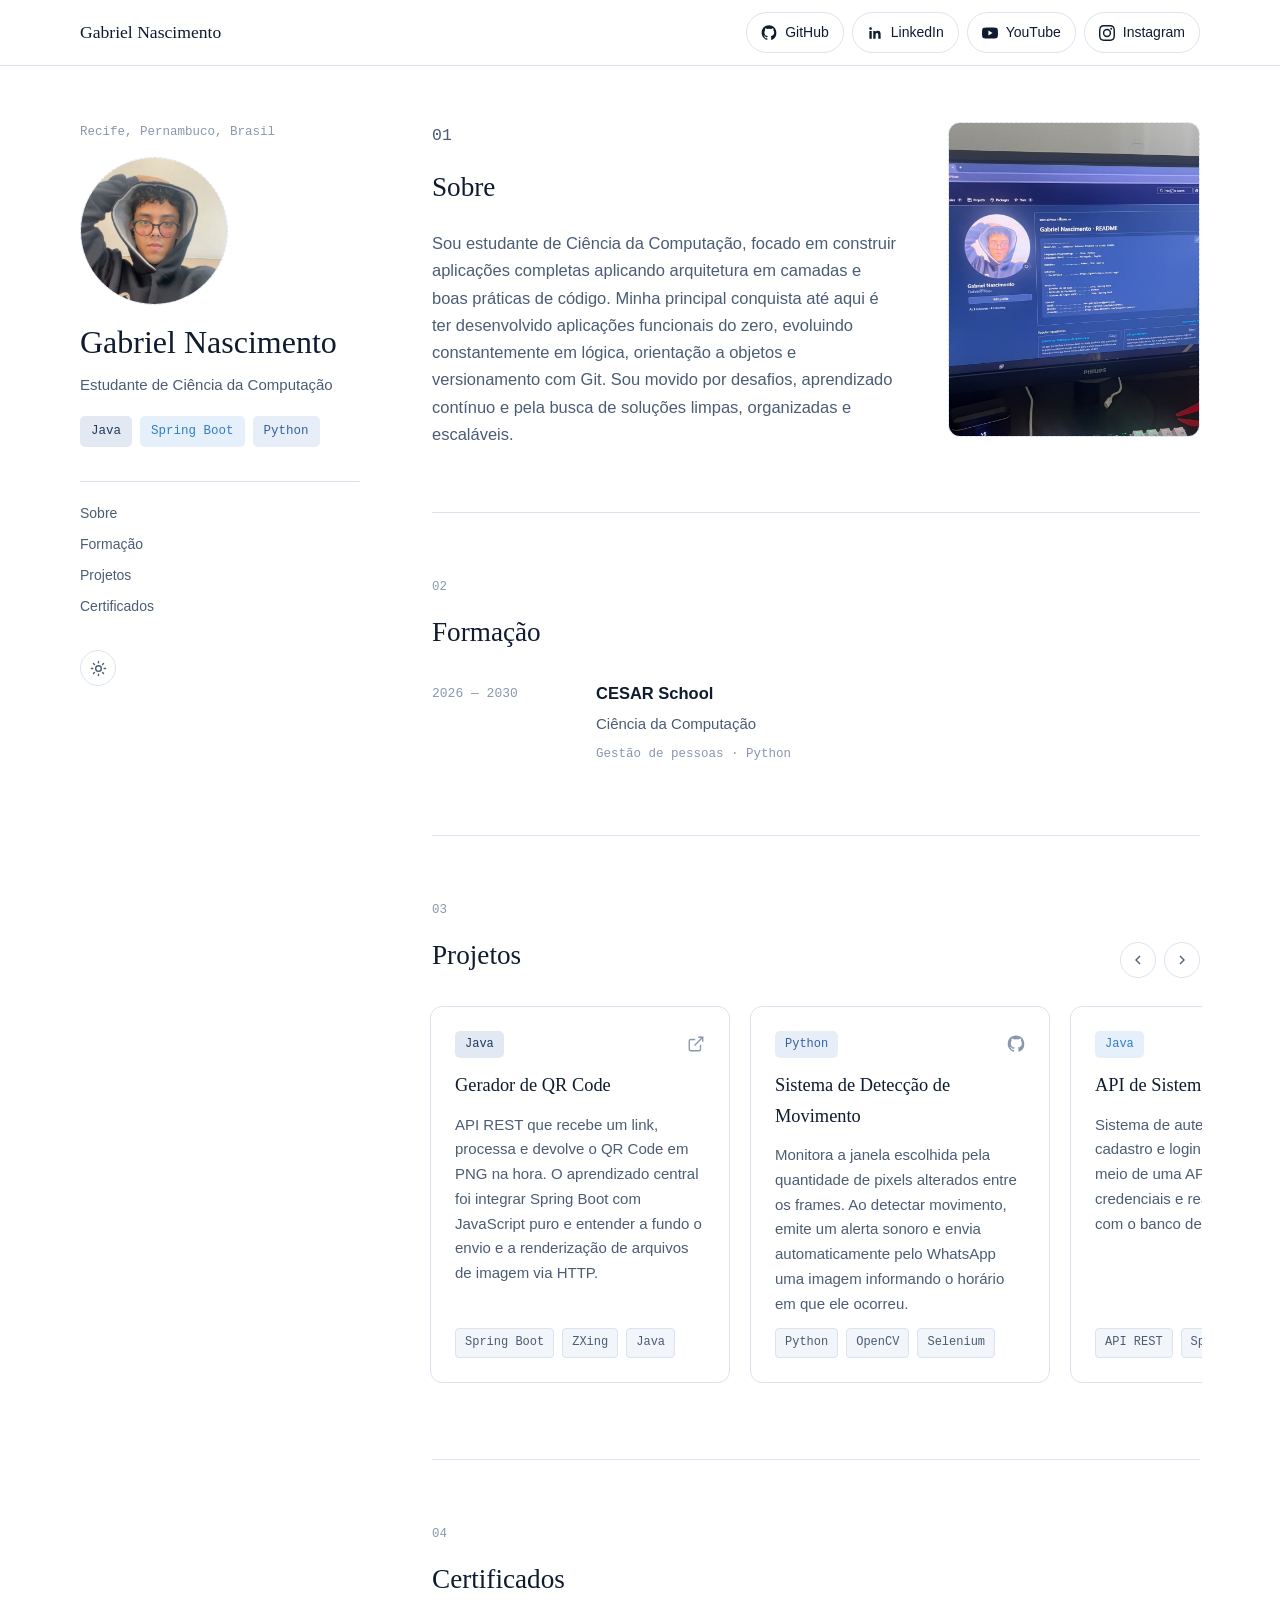
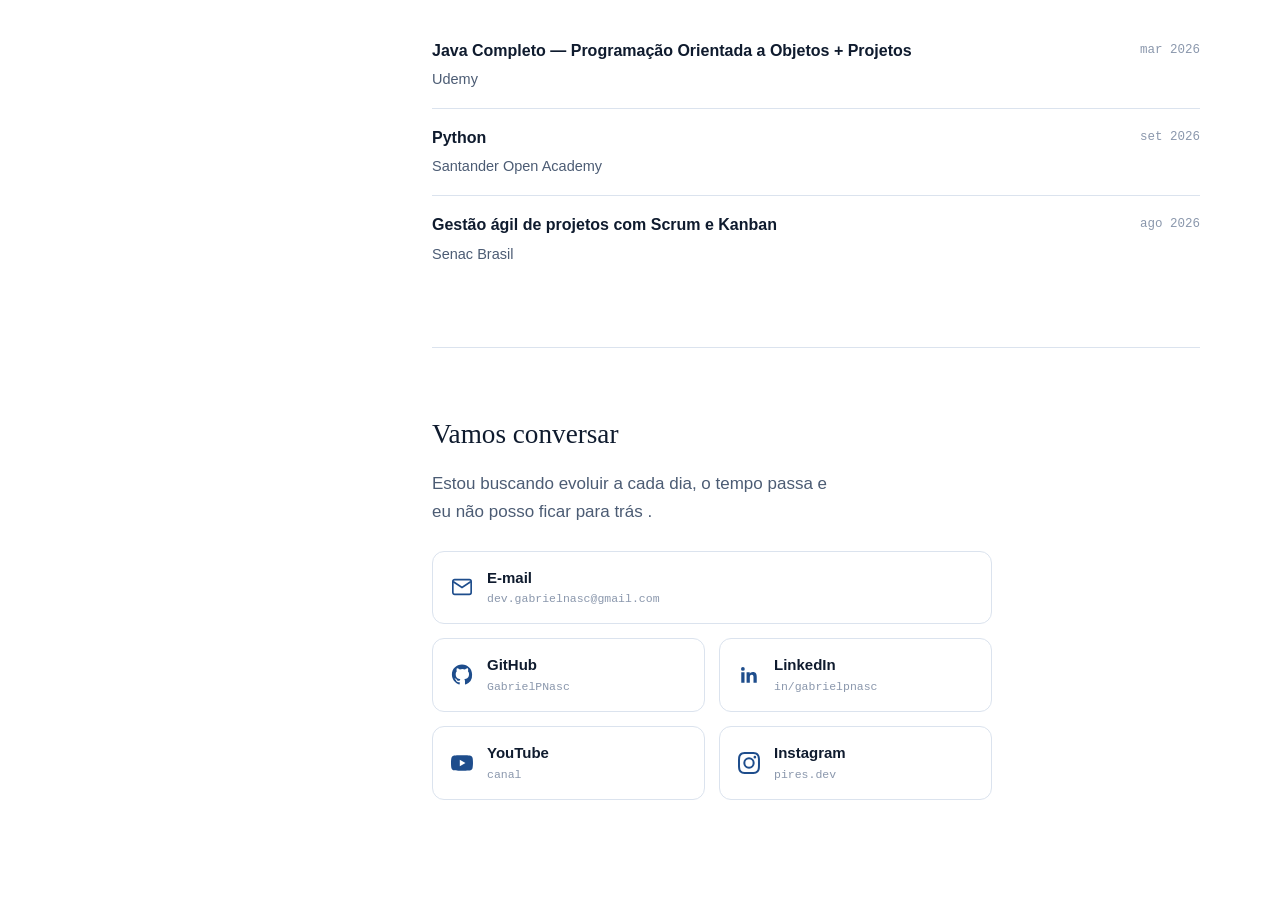
==== index.html @ bd09a96d "add: email contact and names on social cards" ====
<!DOCTYPE html>
<html lang="pt-BR">
<head>
  <meta charset="UTF-8">
  <meta name="viewport" content="width=device-width, initial-scale=1.0">
  <title>Gabriel Nascimento</title>
  <meta name="description" content="Gabriel Nascimento — Estudante de Ciência da Computação, Java + Spring Boot, Python.">

  <meta http-equiv="Content-Security-Policy"
        content="default-src 'self';
                 style-src 'self' https://fonts.googleapis.com;
                 font-src https://fonts.gstatic.com;
                 img-src 'self' data: blob:;
                 script-src 'self' 'sha256-z3QlQdoDEeRSGTJIrwPiUIMOR/Jpi9Tiqmnpg4BqD5o=';
                 object-src 'none';
                 base-uri 'self';
                 frame-ancestors 'none';">
  <meta name="referrer" content="strict-origin-when-cross-origin">
  <meta name="theme-color" content="#ffffff" media="(prefers-color-scheme: light)">
  <meta name="theme-color" content="#0b1220" media="(prefers-color-scheme: dark)">

  <link rel="preconnect" href="https://fonts.googleapis.com">
  <link rel="preconnect" href="https://fonts.gstatic.com" crossorigin>
  <link href="https://fonts.googleapis.com/css2?family=Fraunces:ital,opsz,wght@0,9..144,400;0,9..144,500;0,9..144,600;1,9..144,500&family=IBM+Plex+Sans:wght@400;500;600&family=IBM+Plex+Mono:wght@400;500&display=swap" rel="stylesheet">
  <link rel="stylesheet" href="css/styles.css?v=4">
  <link rel="icon" type="image/png" href="assets/images-removebg-preview.png">

  <!-- Aplica o tema salvo antes do primeiro paint, evitando flash de tema errado -->
  <script>
    (function () {
      var saved = localStorage.getItem('theme');
      if (saved) document.documentElement.dataset.theme = saved;
    })();
  </script>
</head>
<body id="top">

<header class="topbar">
  <div class="topbar__inner">
    <a class="topbar__brand" href="#top">Gabriel Nascimento</a>
    <nav class="topbar__social" aria-label="Redes sociais">
      <a class="topbar__link" href="https://github.com/GabrielPNasc" target="_blank" rel="noopener noreferrer" aria-label="GitHub"><svg class="topbar__icon" viewBox="0 0 24 24" fill="currentColor" aria-hidden="true"><path d="M12 .5C5.73.5.98 5.24.98 11.5c0 5.02 3.26 9.28 7.78 10.78.57.1.78-.25.78-.55v-1.94c-3.17.69-3.84-1.53-3.84-1.53-.52-1.33-1.27-1.68-1.27-1.68-1.04-.71.08-.7.08-.7 1.15.08 1.75 1.18 1.75 1.18 1.02 1.75 2.68 1.25 3.33.95.1-.74.4-1.25.72-1.54-2.53-.29-5.19-1.27-5.19-5.63 0-1.24.44-2.26 1.17-3.06-.12-.29-.51-1.46.11-3.04 0 0 .96-.31 3.14 1.17a10.9 10.9 0 0 1 5.72 0c2.18-1.48 3.14-1.17 3.14-1.17.62 1.58.23 2.75.11 3.04.73.8 1.17 1.82 1.17 3.06 0 4.37-2.66 5.34-5.2 5.62.41.36.77 1.06.77 2.14v3.17c0 .3.21.66.79.55A11.01 11.01 0 0 0 23.02 11.5C23.02 5.24 18.27.5 12 .5z"/></svg><span>GitHub</span></a>
      <a class="topbar__link" href="https://www.linkedin.com/in/gabrielpnasc/" target="_blank" rel="noopener noreferrer" aria-label="LinkedIn"><svg class="topbar__icon" viewBox="0 0 24 24" fill="currentColor" aria-hidden="true"><path d="M20.45 20.45h-3.55v-5.57c0-1.33-.02-3.04-1.85-3.04-1.85 0-2.14 1.45-2.14 2.94v5.67H9.36V9h3.41v1.56h.05c.47-.9 1.63-1.85 3.36-1.85 3.6 0 4.27 2.37 4.27 5.45v6.29zM5.34 7.43a2.06 2.06 0 1 1 0-4.12 2.06 2.06 0 0 1 0 4.12zM7.11 20.45H3.56V9h3.55v11.45z"/></svg><span>LinkedIn</span></a>
      <a class="topbar__link" href="https://www.youtube.com/channel/UCG4u3sJ6aSnnqwG2Y7sokSA" target="_blank" rel="noopener noreferrer" aria-label="YouTube"><svg class="topbar__icon" viewBox="0 0 24 24" fill="currentColor" aria-hidden="true"><path d="M23.5 6.2a3 3 0 0 0-2.1-2.1C19.5 3.6 12 3.6 12 3.6s-7.5 0-9.4.5A3 3 0 0 0 .5 6.2C0 8.1 0 12 0 12s0 3.9.5 5.8a3 3 0 0 0 2.1 2.1c1.9.5 9.4.5 9.4.5s7.5 0 9.4-.5a3 3 0 0 0 2.1-2.1c.5-1.9.5-5.8.5-5.8s0-3.9-.5-5.8zM9.6 15.6V8.4l6.2 3.6-6.2 3.6z"/></svg><span>YouTube</span></a>
      <a class="topbar__link" href="https://www.instagram.com/pires.dev/" target="_blank" rel="noopener noreferrer" aria-label="Instagram"><svg class="topbar__icon" viewBox="0 0 24 24" fill="currentColor" aria-hidden="true"><path d="M12 2.2c3.2 0 3.6 0 4.8.1 3.3.1 4.8 1.7 4.9 4.9.1 1.3.1 1.6.1 4.8s0 3.6-.1 4.8c-.1 3.2-1.7 4.8-4.9 4.9-1.3.1-1.6.1-4.8.1s-3.6 0-4.8-.1c-3.3-.1-4.8-1.7-4.9-4.9C2.2 15.6 2.2 15.2 2.2 12s0-3.6.1-4.8C2.4 3.9 4 2.4 7.2 2.3 8.4 2.2 8.8 2.2 12 2.2zM12 0C8.7 0 8.3 0 7.1.1 2.7.3.3 2.7.1 7.1 0 8.3 0 8.7 0 12s0 3.7.1 4.9c.2 4.4 2.6 6.8 7 7C8.3 24 8.7 24 12 24s3.7 0 4.9-.1c4.4-.2 6.8-2.6 7-7 .1-1.2.1-1.6.1-4.9s0-3.7-.1-4.9c-.2-4.4-2.6-6.8-7-7C15.7 0 15.3 0 12 0zm0 5.8a6.2 6.2 0 1 0 0 12.4 6.2 6.2 0 0 0 0-12.4zM12 16a4 4 0 1 1 0-8 4 4 0 0 1 0 8zm6.4-11.8a1.4 1.4 0 1 0 0 2.9 1.4 1.4 0 0 0 0-2.9z"/></svg><span>Instagram</span></a>
    </nav>
  </div>
</header>

<div class="page">

  <aside class="sidebar">
    <p class="sidebar__kicker">Recife, Pernambuco, Brasil</p>

    <div class="photo-slot photo-slot--round" id="photo-main" data-empty="true">
      <img src="assets/me.jpeg" alt="Foto de Gabriel Nascimento" class="photo-slot__img">
    </div>

    <h1 class="sidebar__name">Gabriel Nascimento</h1>
    <p class="sidebar__role">Estudante de Ciência da Computação</p>

    <div class="badges">
      <span class="badge badge--java">Java</span>
      <span class="badge badge--spring">Spring Boot</span>
      <span class="badge badge--python">Python</span>
    </div>

    <nav class="sidebar__nav" aria-label="Seções da página">
      <a href="#sobre">Sobre</a>
      <a href="#formacao">Formação</a>
      <a href="#projetos">Projetos</a>
      <a href="#certificados">Certificados</a>
      <div class="footer__controls">
        <button type="button" class="theme-toggle" id="theme-toggle" aria-label="Alternar tema claro/escuro" aria-pressed="false">
          <svg class="theme-toggle__icon theme-toggle__icon--sun" viewBox="0 0 24 24" fill="none" stroke="currentColor" stroke-width="2" stroke-linecap="round" aria-hidden="true"><circle cx="12" cy="12" r="4"/><path d="M12 2v2M12 20v2M4.9 4.9l1.4 1.4M17.7 17.7l1.4 1.4M2 12h2M20 12h2M4.9 19.1l1.4-1.4M17.7 6.3l1.4-1.4"/></svg>
          <svg class="theme-toggle__icon theme-toggle__icon--moon" viewBox="0 0 24 24" fill="currentColor" aria-hidden="true"><path d="M20.7 15.3A8.5 8.5 0 1 1 8.7 3.3a7 7 0 0 0 12 12z"/></svg>
        </button>
      </div>
    </nav>
  </aside>

  <main class="content">

    <section class="section section--split" id="sobre" aria-labelledby="about-heading">
      <div class="section__text">
        <p class="section__eyebrow">01</p>
        <h2 class="section__title" id="about-heading">Sobre</h2>
        <p>Sou estudante de Ciência da Computação, focado em construir aplicações completas aplicando arquitetura em camadas e boas práticas de código. Minha principal conquista até aqui é ter desenvolvido aplicações funcionais do zero, evoluindo constantemente em lógica, orientação a objetos e versionamento com Git. Sou movido por desafios, aprendizado contínuo e pela busca de soluções limpas, organizadas e escaláveis.</p>
      </div>

      <figure class="section__figure">
        <div class="photo-slot photo-slot--tall" id="photo-about" data-empty="true">
          <img src="assets/about.jpeg" alt="Foto de Gabriel Nascimento" class="photo-slot__img">
        </div>
      </figure>
    </section>

    <section class="section" id="formacao" aria-labelledby="education-heading">
      <p class="section__eyebrow">02</p>
      <h2 class="section__title" id="education-heading">Formação</h2>
      <div class="timeline">
        <div class="timeline__item">
          <div class="timeline__date">2026 — 2030</div>
          <div class="timeline__body">
            <h3 class="timeline__org-name">CESAR School</h3>
            <p class="timeline__org-role">Ciência da Computação</p>
            <p class="timeline__tags">Gestão de pessoas · Python</p>
          </div>
        </div>
      </div>
    </section>

    <section class="section" id="projetos" aria-labelledby="projects-heading">
      <div class="section__head-row">
        <div>
          <p class="section__eyebrow">03</p>
          <h2 class="section__title" id="projects-heading">Projetos</h2>
        </div>
        <div class="carousel__controls">
          <button type="button" class="carousel__btn" data-carousel-prev aria-label="Projeto anterior">
            <svg viewBox="0 0 24 24" fill="none" stroke="currentColor" stroke-width="2" aria-hidden="true"><path d="M15 18l-6-6 6-6"/></svg>
          </button>
          <button type="button" class="carousel__btn" data-carousel-next aria-label="Próximo projeto">
            <svg viewBox="0 0 24 24" fill="none" stroke="currentColor" stroke-width="2" aria-hidden="true"><path d="M9 18l6-6-6-6"/></svg>
          </button>
        </div>
      </div>

      <div class="carousel" id="projects-carousel" role="list">

        <article class="project-card" role="listitem">
          <div class="project-card__head">
            <span class="project-card__lang project-card__lang--java">Java</span>
            <a class="project-card__link" href="https://github.com/GabrielPNasc/Gerador-de-QRCode" target="_blank" rel="noopener noreferrer" aria-label="Ver repositório Gerador de QR Code no GitHub">
              <svg viewBox="0 0 24 24" fill="none" stroke="currentColor" stroke-width="1.8" aria-hidden="true"><path d="M18 13v6a2 2 0 0 1-2 2H5a2 2 0 0 1-2-2V8a2 2 0 0 1 2-2h6"/><path d="M15 3h6v6"/><path d="M10 14 21 3"/></svg>
            </a>
          </div>
          <h3 class="project-card__title">Gerador de QR Code</h3>
          <p class="project-card__description">API REST que recebe um link, processa e devolve o QR Code em PNG na hora. O aprendizado central foi integrar Spring Boot com JavaScript puro e entender a fundo o envio e a renderização de arquivos de imagem via HTTP.</p>
          <ul class="stack" aria-label="Tecnologias usadas">
            <li>Spring Boot</li>
            <li>ZXing</li>
            <li>Java</li>
          </ul>
        </article>

        <article class="project-card" role="listitem">
          <div class="project-card__head">
            <span class="project-card__lang project-card__lang--python">Python</span>
            <a class="project-card__link" href="https://github.com/GabrielPNasc/Sistema-de-Detectacao-de-movimento" target="_blank" rel="noopener noreferrer" aria-label="Ver repositório Sistema de Detecção de Movimento no GitHub">
              <svg viewBox="0 0 24 24" fill="currentColor" aria-hidden="true"><path d="M12 .5C5.73.5.98 5.24.98 11.5c0 5.02 3.26 9.28 7.78 10.78.57.1.78-.25.78-.55v-1.94c-3.17.69-3.84-1.53-3.84-1.53-.52-1.33-1.27-1.68-1.27-1.68-1.04-.71.08-.7.08-.7 1.15.08 1.75 1.18 1.75 1.18 1.02 1.75 2.68 1.25 3.33.95.1-.74.4-1.25.72-1.54-2.53-.29-5.19-1.27-5.19-5.63 0-1.24.44-2.26 1.17-3.06-.12-.29-.51-1.46.11-3.04 0 0 .96-.31 3.14 1.17a10.9 10.9 0 0 1 5.72 0c2.18-1.48 3.14-1.17 3.14-1.17.62 1.58.23 2.75.11 3.04.73.8 1.17 1.82 1.17 3.06 0 4.37-2.66 5.34-5.2 5.62.41.36.77 1.06.77 2.14v3.17c0 .3.21.66.79.55A11.01 11.01 0 0 0 23.02 11.5C23.02 5.24 18.27.5 12 .5z"/></svg>
            </a>
          </div>
          <h3 class="project-card__title">Sistema de Detecção de Movimento</h3>
          <p class="project-card__description">Monitora a janela escolhida pela quantidade de pixels alterados entre os frames. Ao detectar movimento, emite um alerta sonoro e envia automaticamente pelo WhatsApp uma imagem informando o horário em que ele ocorreu.</p>
          <ul class="stack" aria-label="Tecnologias usadas">
            <li>Python</li>
            <li>OpenCV</li>
            <li>Selenium</li>
          </ul>
        </article>

        <article class="project-card" role="listitem">
          <div class="project-card__head">
            <span class="project-card__lang project-card__lang--api">Java</span>
            <a class="project-card__link" href="https://github.com/GabrielPNasc/API_system_login" target="_blank" rel="noopener noreferrer" aria-label="Ver repositório API System Login no GitHub">
              <svg viewBox="0 0 24 24" fill="currentColor" aria-hidden="true"><path d="M12 .5C5.73.5.98 5.24.98 11.5c0 5.02 3.26 9.28 7.78 10.78.57.1.78-.25.78-.55v-1.94c-3.17.69-3.84-1.53-3.84-1.53-.52-1.33-1.27-1.68-1.27-1.68-1.04-.71.08-.7.08-.7 1.15.08 1.75 1.18 1.75 1.18 1.02 1.75 2.68 1.25 3.33.95.1-.74.4-1.25.72-1.54-2.53-.29-5.19-1.27-5.19-5.63 0-1.24.44-2.26 1.17-3.06-.12-.29-.51-1.46.11-3.04 0 0 .96-.31 3.14 1.17a10.9 10.9 0 0 1 5.72 0c2.18-1.48 3.14-1.17 3.14-1.17.62 1.58.23 2.75.11 3.04.73.8 1.17 1.82 1.17 3.06 0 4.37-2.66 5.34-5.2 5.62.41.36.77 1.06.77 2.14v3.17c0 .3.21.66.79.55A11.01 11.01 0 0 0 23.02 11.5C23.02 5.24 18.27.5 12 .5z"/></svg>
            </a>
          </div>
          <h3 class="project-card__title">API de Sistema de Login</h3>
          <p class="project-card__description">Sistema de autenticação para cadastro e login de usuários por meio de uma API: recebe e valida as credenciais e realiza a comunicação com o banco de dados.</p>
          <ul class="stack" aria-label="Tecnologias usadas">
            <li>API REST</li>
            <li>Spring Boot</li>
            <li>Java</li>
          </ul>
        </article>

      </div>
    </section>

    <section class="section" id="certificados" aria-labelledby="certs-heading">
      <p class="section__eyebrow">04</p>
      <h2 class="section__title" id="certs-heading">Certificados</h2>
      <ul class="certs">
        <li class="cert">
          <div class="cert__info">
            <h3 class="cert__title">Java Completo — Programação Orientada a Objetos + Projetos</h3>
            <p class="cert__issuer">Udemy</p>
          </div>
          <div class="cert__date">mar 2026</div>
        </li>
        <li class="cert">
          <div class="cert__info">
            <h3 class="cert__title">Python</h3>
            <p class="cert__issuer">Santander Open Academy</p>
          </div>
          <div class="cert__date">set 2026</div>
        </li>
        <li class="cert">
          <div class="cert__info">
            <h3 class="cert__title">Gestão ágil de projetos com Scrum e Kanban</h3>
            <p class="cert__issuer">Senac Brasil</p>
          </div>
          <div class="cert__date">ago 2026</div>
        </li>
      </ul>
    </section>

    <footer class="footer">
      <h2 class="section__title">Vamos conversar</h2>
      <p class="footer__text">Estou buscando evoluir a cada dia, o tempo passa e eu não posso ficar para trás .</p>
      <ul class="social-cards">
        <li class="social-card--wide"><a class="social-card" href="mailto:dev.gabrielnasc@gmail.com"><svg class="social-card__icon" viewBox="0 0 24 24" fill="none" stroke="currentColor" stroke-width="1.8" stroke-linecap="round" aria-hidden="true"><rect x="2" y="4" width="20" height="16" rx="2"/><path d="m3 6.5 9 6 9-6"/></svg><span class="social-card__text"><strong>E-mail</strong><span>dev.gabrielnasc@gmail.com</span></span></a></li>
        <li><a class="social-card" href="https://github.com/GabrielPNasc" target="_blank" rel="noopener noreferrer"><svg class="social-card__icon" viewBox="0 0 24 24" fill="currentColor" aria-hidden="true"><path d="M12 .5C5.73.5.98 5.24.98 11.5c0 5.02 3.26 9.28 7.78 10.78.57.1.78-.25.78-.55v-1.94c-3.17.69-3.84-1.53-3.84-1.53-.52-1.33-1.27-1.68-1.27-1.68-1.04-.71.08-.7.08-.7 1.15.08 1.75 1.18 1.75 1.18 1.02 1.75 2.68 1.25 3.33.95.1-.74.4-1.25.72-1.54-2.53-.29-5.19-1.27-5.19-5.63 0-1.24.44-2.26 1.17-3.06-.12-.29-.51-1.46.11-3.04 0 0 .96-.31 3.14 1.17a10.9 10.9 0 0 1 5.72 0c2.18-1.48 3.14-1.17 3.14-1.17.62 1.58.23 2.75.11 3.04.73.8 1.17 1.82 1.17 3.06 0 4.37-2.66 5.34-5.2 5.62.41.36.77 1.06.77 2.14v3.17c0 .3.21.66.79.55A11.01 11.01 0 0 0 23.02 11.5C23.02 5.24 18.27.5 12 .5z"/></svg><span class="social-card__text"><strong>GitHub</strong><span>GabrielPNasc</span></span></a></li>
        <li><a class="social-card" href="https://www.linkedin.com/in/gabrielpnasc/" target="_blank" rel="noopener noreferrer"><svg class="social-card__icon" viewBox="0 0 24 24" fill="currentColor" aria-hidden="true"><path d="M20.45 20.45h-3.55v-5.57c0-1.33-.02-3.04-1.85-3.04-1.85 0-2.14 1.45-2.14 2.94v5.67H9.36V9h3.41v1.56h.05c.47-.9 1.63-1.85 3.36-1.85 3.6 0 4.27 2.37 4.27 5.45v6.29zM5.34 7.43a2.06 2.06 0 1 1 0-4.12 2.06 2.06 0 0 1 0 4.12zM7.11 20.45H3.56V9h3.55v11.45z"/></svg><span class="social-card__text"><strong>LinkedIn</strong><span>in/gabrielpnasc</span></span></a></li>
        <li><a class="social-card" href="https://www.youtube.com/channel/UCG4u3sJ6aSnnqwG2Y7sokSA" target="_blank" rel="noopener noreferrer"><svg class="social-card__icon" viewBox="0 0 24 24" fill="currentColor" aria-hidden="true"><path d="M23.5 6.2a3 3 0 0 0-2.1-2.1C19.5 3.6 12 3.6 12 3.6s-7.5 0-9.4.5A3 3 0 0 0 .5 6.2C0 8.1 0 12 0 12s0 3.9.5 5.8a3 3 0 0 0 2.1 2.1c1.9.5 9.4.5 9.4.5s7.5 0 9.4-.5a3 3 0 0 0 2.1-2.1c.5-1.9.5-5.8.5-5.8s0-3.9-.5-5.8zM9.6 15.6V8.4l6.2 3.6-6.2 3.6z"/></svg><span class="social-card__text"><strong>YouTube</strong><span>canal</span></span></a></li>
        <li><a class="social-card" href="https://www.instagram.com/pires.dev/" target="_blank" rel="noopener noreferrer"><svg class="social-card__icon" viewBox="0 0 24 24" fill="currentColor" aria-hidden="true"><path d="M12 2.2c3.2 0 3.6 0 4.8.1 3.3.1 4.8 1.7 4.9 4.9.1 1.3.1 1.6.1 4.8s0 3.6-.1 4.8c-.1 3.2-1.7 4.8-4.9 4.9-1.3.1-1.6.1-4.8.1s-3.6 0-4.8-.1c-3.3-.1-4.8-1.7-4.9-4.9C2.2 15.6 2.2 15.2 2.2 12s0-3.6.1-4.8C2.4 3.9 4 2.4 7.2 2.3 8.4 2.2 8.8 2.2 12 2.2zM12 0C8.7 0 8.3 0 7.1.1 2.7.3.3 2.7.1 7.1 0 8.3 0 8.7 0 12s0 3.7.1 4.9c.2 4.4 2.6 6.8 7 7C8.3 24 8.7 24 12 24s3.7 0 4.9-.1c4.4-.2 6.8-2.6 7-7 .1-1.2.1-1.6.1-4.9s0-3.7-.1-4.9c-.2-4.4-2.6-6.8-7-7C15.7 0 15.3 0 12 0zm0 5.8a6.2 6.2 0 1 0 0 12.4 6.2 6.2 0 0 0 0-12.4zM12 16a4 4 0 1 1 0-8 4 4 0 0 1 0 8zm6.4-11.8a1.4 1.4 0 1 0 0 2.9 1.4 1.4 0 0 0 0-2.9z"/></svg><span class="social-card__text"><strong>Instagram</strong><span>pires.dev</span></span></a></li>
      </ul>

    
    </footer>

  </main>
</div>

<script src="js/main.js?v=4" defer></script>
</body>
</html>
---- css/styles.css ----
:root{
  color-scheme: light;
  --bg:#ffffff;
  --paper:#f2f5fa;
  --ink:#0f1b2e;
  --ink-soft:#4c5c74;
  --ink-faint:#8a97ac;
  --line:#dbe3ee;

  --java:#1e3a5f;
  --java-bg:#e3e9f3;
  --python:#3562a6;
  --python-bg:#e7eef8;
  --spring:#2f7dc9;
  --spring-bg:#e6f0fb;

  --accent:#1e4d8c;
  --accent-dark:#0f2a4d;

  --font-display:'Fraunces', serif;
  --font-body:'IBM Plex Sans', sans-serif;
  --font-mono:'IBM Plex Mono', monospace;

  --page-max:1200px;
  --sidebar-width:280px;
  --gap-page:72px;
  --radius-sm:5px;
  --radius-md:12px;
}

*, *::before, *::after{ box-sizing:border-box; }
html{ scroll-behavior:smooth; scroll-padding-top:72px; }

body{
  margin:0;
  background:var(--bg);
  color:var(--ink);
  font-family:var(--font-body);
  font-size:17px;
  line-height:1.65;
  -webkit-font-smoothing:antialiased;
}

a{ color:inherit; }
ul{ margin:0; padding:0; list-style:none; }
img{ max-width:100%; display:block; }

:focus-visible{
  outline:2px solid var(--accent);
  outline-offset:2px;
}

.visually-hidden{
  position:absolute;
  width:1px; height:1px;
  padding:0; margin:-1px;
  overflow:hidden;
  clip:rect(0,0,0,0);
  white-space:nowrap;
  border:0;
}

.page{
  max-width:var(--page-max);
  margin:0 auto;
  padding:56px 40px 100px;
  display:grid;
  grid-template-columns:var(--sidebar-width) 1fr;
  gap:var(--gap-page);
  align-items:start;
}

.sidebar{
  position:sticky;
  top:96px;
  display:flex;
  flex-direction:column;
  align-items:flex-start;
  gap:14px;
}

.sidebar__kicker{
  font-family:var(--font-mono);
  font-size:12.5px;
  color:var(--ink-faint);
  margin:0;
}

.sidebar__name{
  font-family:var(--font-display);
  font-weight:500;
  font-size:2rem;
  line-height:1.08;
  margin:6px 0 0;
}

.sidebar__role{
  color:var(--ink-soft);
  font-size:15px;
  margin:0 0 4px;
}

.sidebar__nav{
  display:flex;
  flex-direction:column;
  gap:8px;
  margin-top:20px;
  padding-top:20px;
  border-top:1px solid var(--line);
  width:100%;
}

.sidebar__nav a{
  font-size:14px;
  color:var(--ink-soft);
  text-decoration:none;
}

.sidebar__nav a:hover{ color:var(--ink); }

.photo-slot{
  border:1.5px dashed var(--line);
  border-radius:var(--radius-md);
  background:var(--paper);
  display:flex;
  align-items:center;
  justify-content:center;
  overflow:hidden;
}

.photo-slot--round{
  width:148px;
  height:148px;
  border-radius:50%;
}

.photo-slot--tall{
  width:100%;
  aspect-ratio:4 / 5;
}

.photo-slot__label{
  font-family:var(--font-mono);
  font-size:12px;
  color:var(--ink-faint);
  text-align:center;
  padding:0 12px;
}

.photo-slot__img{
  width:100%;
  height:100%;
  object-fit:cover;
}

.photo-slot__trigger{
  display:inline-block;
  font-family:var(--font-mono);
  font-size:12px;
  color:var(--ink-soft);
  cursor:pointer;
  text-decoration:underline;
  text-decoration-color:var(--line);
  text-underline-offset:3px;
}

.badges{
  display:flex;
  flex-wrap:wrap;
  gap:8px;
}

.badge{
  font-family:var(--font-mono);
  font-size:12.5px;
  padding:5px 11px;
  border-radius:var(--radius-sm);
  white-space:nowrap;
}

.badge--java{ background:var(--java-bg); color:var(--java); }
.badge--spring{ background:var(--spring-bg); color:var(--spring); }
.badge--python{ background:var(--python-bg); color:var(--python); }

.btn{
  display:inline-flex;
  align-items:center;
  gap:8px;
  font-size:14.5px;
  font-weight:500;
  padding:10px 18px;
  border-radius:6px;
  text-decoration:none;
  border:1px solid var(--line);
  cursor:pointer;
  background:none;
  font-family:var(--font-body);
}

.btn--primary{
  background:var(--accent-dark);
  color:#fff;
  border-color:var(--accent-dark);
}

.btn__icon{
  width:15px;
  height:15px;
  flex-shrink:0;
}

.topbar{
  position:sticky; top:0; z-index:50;
  background:color-mix(in srgb, var(--bg) 92%, transparent);
  backdrop-filter:blur(8px);
  border-bottom:1px solid var(--line);
  transition:transform .4s ease, opacity .4s ease;
}

.topbar--hidden{
  transform:translateY(-100%);
  opacity:0;
  pointer-events:none;
}

@media (prefers-reduced-motion: reduce){
  .topbar{ transition:none; }
}

.topbar__inner{
  max-width:var(--page-max);
  margin:0 auto;
  padding:12px 40px;
  display:flex; align-items:center; justify-content:space-between; gap:16px;
}

.topbar__brand{
  font-family:var(--font-display);
  font-weight:500; font-size:1.1rem;
  text-decoration:none;
}

.topbar__social{ display:flex; align-items:center; gap:8px; }

.topbar__link{
  display:inline-flex; align-items:center; gap:8px;
  padding:8px 14px;
  border:1px solid var(--line);
  border-radius:999px;
  font-size:14px; font-weight:500;
  text-decoration:none;
  color:var(--ink);
  background:#fff;
  transition:background .15s, color .15s, border-color .15s, transform .15s;
}

.topbar__link:hover{
  background:var(--accent-dark);
  border-color:var(--accent-dark);
  color:#fff;
  transform:translateY(-1px);
}

.topbar__icon{ width:16px; height:16px; flex-shrink:0; }

/* Peso visual intermediário: mesmo contorno discreto dos links, sem preenchimento — não deve competir com os links de rede social */
.theme-toggle{
  display:flex; align-items:center; justify-content:center;
  width:36px; height:36px;
  border:1px solid var(--line);
  border-radius:50%;
  background:transparent;
  color:var(--ink-soft);
  cursor:pointer;
  padding:0;
  transition:background .15s, color .15s, border-color .15s, transform .15s;
}

.theme-toggle:hover{
  background:var(--paper);
  border-color:var(--ink-faint);
  color:var(--ink);
  transform:translateY(-1px);
}

.theme-toggle__icon{ width:17px; height:17px; }
.theme-toggle__icon--moon{ display:none; }

:root[data-theme="dark"] .theme-toggle__icon--sun{ display:none; }
:root[data-theme="dark"] .theme-toggle__icon--moon{ display:block; }

@media (prefers-color-scheme: dark){
  :root:not([data-theme="light"]) .theme-toggle__icon--sun{ display:none; }
  :root:not([data-theme="light"]) .theme-toggle__icon--moon{ display:block; }
}

/* Não usado no momento — links de rede migraram para a topbar */
.social{ display:flex; gap:10px; margin-top:4px; }

.social__link{
  width:42px; height:42px;
  display:flex; align-items:center; justify-content:center;
  border-radius:50%;
  border:1px solid var(--line);
  color:var(--ink-soft);
  background:#fff;
  transition:background .15s, color .15s, border-color .15s, transform .15s;
}

.social__link:hover{
  background:var(--accent-dark);
  border-color:var(--accent-dark);
  color:#fff;
  transform:translateY(-2px);
}

.social__icon{ width:19px; height:19px; }

.social-cards{
  display:grid;
  grid-template-columns:repeat(2, minmax(0, 1fr));
  gap:14px;
  max-width:560px;
}

.social-card{
  display:flex; align-items:center; gap:14px;
  padding:14px 18px;
  border:1px solid var(--line);
  border-radius:var(--radius-md);
  text-decoration:none;
  background:#fff;
  transition:border-color .15s, background .15s, transform .15s;
}

.social-card:hover{ border-color:var(--accent); background:var(--paper); transform:translateY(-2px); }

/* O e-mail é o contato principal: ocupa a linha inteira acima das redes.
   A classe vai no <li>, que é quem participa da grade (.social-cards) */
.social-card--wide{ grid-column:1 / -1; }

.social-card__icon{ width:22px; height:22px; flex-shrink:0; color:var(--accent); }

.social-card__text{ display:flex; flex-direction:column; min-width:0; }
.social-card__text strong{ font-size:15px; font-weight:600; }
.social-card__text span{
  font-family:var(--font-mono);
  font-size:11.5px;
  color:var(--ink-faint);
  overflow:hidden; text-overflow:ellipsis; white-space:nowrap;
}

.content{ min-width:0; }

.section{
  padding:64px 0;
  border-top:1px solid var(--line);
}

.content > .section:first-child{
  padding-top:0;
  border-top:none;
}

.section__eyebrow{
  font-family:var(--font-mono);
  font-size:12.5px;
  color:var(--ink-faint);
  margin:0 0 12px;
}

.section__title{
  font-family:var(--font-display);
  font-weight:500;
  font-size:1.7rem;
  margin:0 0 20px;
}

.section__lead{
  color:var(--ink-soft);
  margin:-8px 0 28px;
  max-width:56ch;
}

.section--split{
  display:grid;
  grid-template-columns:1.3fr 0.7fr;
  gap:48px;
  align-items:start;
}

.section--split-reverse{
  grid-template-columns:1.3fr 0.7fr;
}

.section__text p{
  color:var(--ink-soft);
  max-width:58ch;
  margin:0 0 16px;
  font-size:16.5px;
}

.section__text p:last-child{ margin-bottom:0; }

.section__figure{
  margin:0;
  display:flex;
  flex-direction:column;
  gap:10px;
  align-self:start;
}

.section__caption{
  font-family:var(--font-mono);
  font-size:12px;
  color:var(--ink-faint);
}

.timeline__item{
  display:grid;
  grid-template-columns:140px 1fr;
  gap:24px;
  padding:6px 0;
}

.timeline__date{
  font-family:var(--font-mono);
  font-size:13px;
  color:var(--ink-faint);
  padding-top:3px;
}

.timeline__org-name{
  font-weight:600;
  font-size:16.5px;
  margin:0 0 4px;
}

.timeline__org-role{
  color:var(--ink-soft);
  font-size:15px;
  margin:0 0 8px;
}

.timeline__tags{
  font-family:var(--font-mono);
  font-size:12.5px;
  color:var(--ink-faint);
  margin:0;
}

.section__head-row{
  display:flex;
  justify-content:space-between;
  align-items:flex-end;
  gap:16px;
  margin-bottom:28px;
}

.section__head-row .section__title{ margin-bottom:0; }

.carousel__controls{
  display:flex;
  gap:8px;
  flex-shrink:0;
}

.carousel__btn{
  width:36px;
  height:36px;
  border-radius:50%;
  border:1px solid var(--line);
  background:#fff;
  color:var(--ink-soft);
  display:flex;
  align-items:center;
  justify-content:center;
  cursor:pointer;
  padding:0;
}

.carousel__btn:hover{
  background:var(--paper);
  color:var(--ink);
}

.carousel__btn svg{
  width:16px;
  height:16px;
}

.carousel{
  display:flex;
  gap:20px;
  overflow-x:auto;
  scroll-snap-type:x mandatory;
  padding:2px 2px 12px;
  margin:-2px -2px 0;
  scrollbar-width:none;
}

.carousel::-webkit-scrollbar{ display:none; }

.project-card{
  flex:0 0 300px;
  scroll-snap-align:start;
  display:flex;
  flex-direction:column;
  gap:12px;
  border:1px solid var(--line);
  border-radius:var(--radius-md);
  padding:24px;
  background:#fff;
}

.project-card__head{
  display:flex;
  align-items:center;
  justify-content:space-between;
}

.project-card__lang{
  font-family:var(--font-mono);
  font-size:12px;
  padding:4px 10px;
  border-radius:var(--radius-sm);
}

.project-card__lang--java{ background:var(--java-bg); color:var(--java); }
.project-card__lang--python{ background:var(--python-bg); color:var(--python); }
.project-card__lang--api{ background:var(--spring-bg); color:var(--spring); }

.project-card__link{
  display:flex;
  color:var(--ink-faint);
}

.project-card__link:hover{ color:var(--accent); }

.project-card__link svg{
  width:18px;
  height:18px;
}

.project-card__title{
  font-family:var(--font-display);
  font-weight:500;
  font-size:1.15rem;
  margin:0;
}

.project-card__description{
  color:var(--ink-soft);
  font-size:15px;
  margin:0;
  flex:1;
}

.project-card__meta{
  font-family:var(--font-mono);
  font-size:12px;
  color:var(--ink-faint);
  margin:0;
}

.stack{
  display:flex;
  flex-wrap:wrap;
  gap:8px;
  margin:0;
}

.stack li{
  font-family:var(--font-mono);
  font-size:12px;
  color:var(--ink-soft);
  background:var(--paper);
  border:1px solid var(--line);
  padding:4px 9px;
  border-radius:4px;
}

.gallery{
  display:grid;
  grid-template-columns:repeat(3, 1fr);
  grid-auto-rows:160px;
  gap:14px;
}

.gallery__item{
  margin:0;
  display:flex;
  flex-direction:column;
  gap:8px;
}

.gallery__item .photo-slot{
  flex:1;
  aspect-ratio:auto;
}

.gallery__item--wide{
  grid-column:span 2;
}

.cert{
  display:flex;
  justify-content:space-between;
  align-items:flex-start;
  gap:16px;
  padding:16px 0;
}

.cert + .cert{ border-top:1px solid var(--line); }

.cert__title{
  font-size:16px;
  font-weight:600;
  margin:0 0 4px;
}

.cert__issuer{
  color:var(--ink-soft);
  font-size:14.5px;
  margin:0;
}

.cert__date{
  font-family:var(--font-mono);
  font-size:12.5px;
  color:var(--ink-faint);
  white-space:nowrap;
  padding-top:2px;
}

.footer{
  padding:64px 0 0;
  border-top:1px solid var(--line);
}

.footer .section__title{ margin-bottom:14px; }

/* Fica junto do rodapé, depois do storytelling e dos contatos — linha
   reservada para o botão de tema e, futuramente, outros de mesma função
   (ex.: link do projeto na Vercel). */
.footer__controls{
  display:flex;
  gap:10px;
  margin-top:24px;
}

.footer__text{
  color:var(--ink-soft);
  max-width:44ch;
  margin:0 0 24px;
}

@media (max-width: 980px){
  .topbar__inner{ padding:10px 20px; }
  .page{
    grid-template-columns:1fr;
    padding:48px 24px 72px;
    gap:48px;
  }
  .sidebar{
    position:static;
    flex-direction:row;
    flex-wrap:wrap;
    align-items:center;
  }
  .sidebar__nav{ display:none; }
}

/* Abaixo de 980px a sidebar já virou uma faixa horizontal no topo, então
   sobra largura para o texto e a foto da seção Sobre continuarem lado a
   lado — por isso esse layout só quebra num ponto mais estreito. */
@media (max-width: 720px){
  .section--split, .section--split-reverse{
    grid-template-columns:1fr;
  }
  /* A foto da sidebar já identifica quem é Gabriel; repetir uma segunda
     foto grande empilhada antes do texto, em telas pequenas, só empurra
     o conteúdo pra baixo sem agregar informação nova. */
  .section__figure{ display:none; }
}

@media (max-width: 560px){
  .topbar__brand{ display:none; }
  .topbar__inner{ justify-content:center; }
  .topbar__link{ padding:10px; }
  .topbar__link span{ display:none; }
  .social-cards{ grid-template-columns:1fr; }
  .project-card{ flex-basis:260px; }
  .gallery{
    grid-template-columns:repeat(2, 1fr);
    grid-auto-rows:130px;
  }
  .gallery__item--wide{ grid-column:span 2; }
  .photo-slot--round{ width:100px; height:100px; }
}

/* Tema escuro: segue o sistema por padrão; data-theme (definido pelo botão) passa a valer sobre isso */
@media (prefers-color-scheme: dark){
  :root:not([data-theme="light"]){
    color-scheme: dark;
    --bg:#0b1220;
    --paper:#121b2e;
    --ink:#eef2f8;
    --ink-soft:#a9b6cc;
    --ink-faint:#6b7a94;
    --line:#22304a;

    --java:#8fb2e3;
    --java-bg:#1b2b47;
    --python:#9dc0f2;
    --python-bg:#182640;
    --spring:#7ab2ee;
    --spring-bg:#16233c;

    --accent:#6ea6f0;
    --accent-dark:#3f7dd9;
  }
}

:root[data-theme="dark"]{
  color-scheme: dark;
  --bg:#0b1220;
  --paper:#121b2e;
  --ink:#eef2f8;
  --ink-soft:#a9b6cc;
  --ink-faint:#6b7a94;
  --line:#22304a;

  --java:#8fb2e3;
  --java-bg:#1b2b47;
  --python:#9dc0f2;
  --python-bg:#182640;
  --spring:#7ab2ee;
  --spring-bg:#16233c;

  --accent:#6ea6f0;
  --accent-dark:#3f7dd9;
}

/* Fundos fixos em branco precisam de uma regra própria no tema escuro */
:root[data-theme="dark"] .carousel__btn,
:root[data-theme="dark"] .project-card,
:root[data-theme="dark"] .social-card,
:root[data-theme="dark"] .social__link,
:root[data-theme="dark"] .topbar__link{
  background:var(--bg);
}

:root[data-theme="dark"] .topbar{
  background:rgba(11,18,32,.92);
}

@media (prefers-color-scheme: dark){
  :root:not([data-theme="light"]) .carousel__btn,
  :root:not([data-theme="light"]) .project-card,
  :root:not([data-theme="light"]) .social-card,
  :root:not([data-theme="light"]) .social__link,
  :root:not([data-theme="light"]) .topbar__link{
    background:var(--bg);
  }

  :root:not([data-theme="light"]) .topbar{
    background:rgba(11,18,32,.92);
  }
}
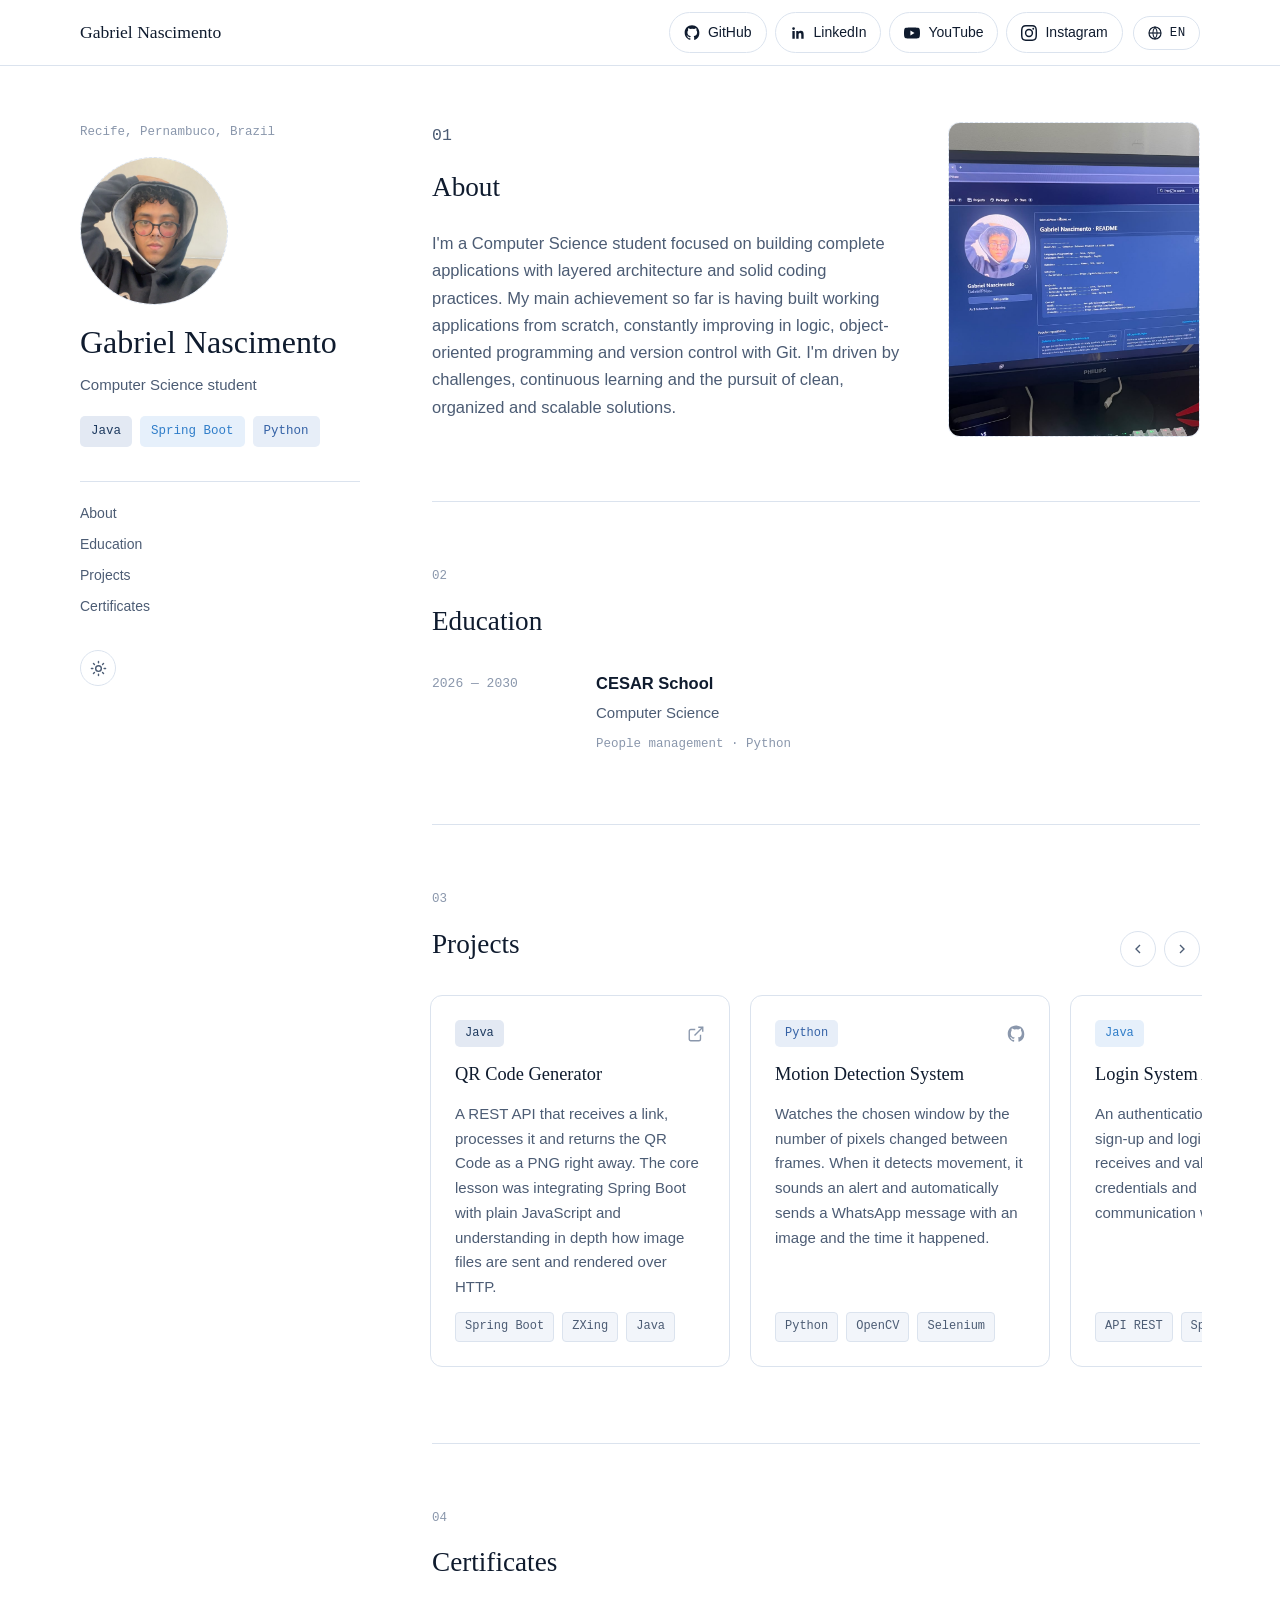
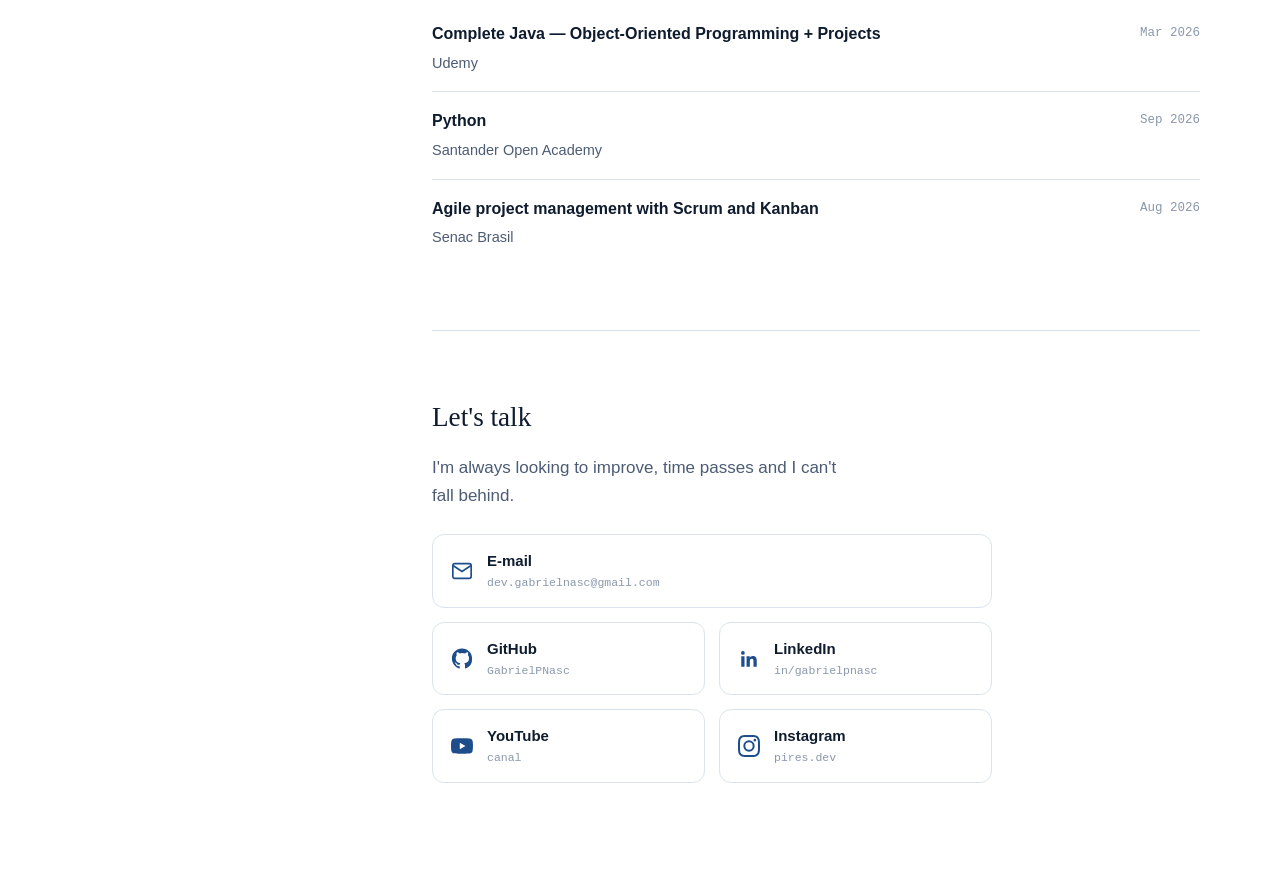
==== commit 6fbab588: "add: language follows the browser with a pt/en toggle - English is now the page default and the fall" ====
--- a/index.html
+++ b/index.html
@@ -1,10 +1,10 @@
 <!DOCTYPE html>
-<html lang="pt-BR">
+<html lang="en">
 <head>
   <meta charset="UTF-8">
   <meta name="viewport" content="width=device-width, initial-scale=1.0">
   <title>Gabriel Nascimento</title>
-  <meta name="description" content="Gabriel Nascimento — Estudante de Ciência da Computação, Java + Spring Boot, Python.">
+  <meta name="description" data-i18n-content="meta.description" content="Gabriel Nascimento — Computer Science student, Java + Spring Boot, Python.">
 
   <meta http-equiv="Content-Security-Policy"
         content="default-src 'self';
@@ -22,7 +22,7 @@
   <link rel="preconnect" href="https://fonts.googleapis.com">
   <link rel="preconnect" href="https://fonts.gstatic.com" crossorigin>
   <link href="https://fonts.googleapis.com/css2?family=Fraunces:ital,opsz,wght@0,9..144,400;0,9..144,500;0,9..144,600;1,9..144,500&family=IBM+Plex+Sans:wght@400;500;600&family=IBM+Plex+Mono:wght@400;500&display=swap" rel="stylesheet">
-  <link rel="stylesheet" href="css/styles.css?v=4">
+  <link rel="stylesheet" href="css/styles.css?v=5">
   <link rel="icon" type="image/png" href="assets/images-removebg-preview.png">
 
   <!-- Aplica o tema salvo antes do primeiro paint, evitando flash de tema errado -->
@@ -38,26 +38,32 @@
 <header class="topbar">
   <div class="topbar__inner">
     <a class="topbar__brand" href="#top">Gabriel Nascimento</a>
-    <nav class="topbar__social" aria-label="Redes sociais">
-      <a class="topbar__link" href="https://github.com/GabrielPNasc" target="_blank" rel="noopener noreferrer" aria-label="GitHub"><svg class="topbar__icon" viewBox="0 0 24 24" fill="currentColor" aria-hidden="true"><path d="M12 .5C5.73.5.98 5.24.98 11.5c0 5.02 3.26 9.28 7.78 10.78.57.1.78-.25.78-.55v-1.94c-3.17.69-3.84-1.53-3.84-1.53-.52-1.33-1.27-1.68-1.27-1.68-1.04-.71.08-.7.08-.7 1.15.08 1.75 1.18 1.75 1.18 1.02 1.75 2.68 1.25 3.33.95.1-.74.4-1.25.72-1.54-2.53-.29-5.19-1.27-5.19-5.63 0-1.24.44-2.26 1.17-3.06-.12-.29-.51-1.46.11-3.04 0 0 .96-.31 3.14 1.17a10.9 10.9 0 0 1 5.72 0c2.18-1.48 3.14-1.17 3.14-1.17.62 1.58.23 2.75.11 3.04.73.8 1.17 1.82 1.17 3.06 0 4.37-2.66 5.34-5.2 5.62.41.36.77 1.06.77 2.14v3.17c0 .3.21.66.79.55A11.01 11.01 0 0 0 23.02 11.5C23.02 5.24 18.27.5 12 .5z"/></svg><span>GitHub</span></a>
-      <a class="topbar__link" href="https://www.linkedin.com/in/gabrielpnasc/" target="_blank" rel="noopener noreferrer" aria-label="LinkedIn"><svg class="topbar__icon" viewBox="0 0 24 24" fill="currentColor" aria-hidden="true"><path d="M20.45 20.45h-3.55v-5.57c0-1.33-.02-3.04-1.85-3.04-1.85 0-2.14 1.45-2.14 2.94v5.67H9.36V9h3.41v1.56h.05c.47-.9 1.63-1.85 3.36-1.85 3.6 0 4.27 2.37 4.27 5.45v6.29zM5.34 7.43a2.06 2.06 0 1 1 0-4.12 2.06 2.06 0 0 1 0 4.12zM7.11 20.45H3.56V9h3.55v11.45z"/></svg><span>LinkedIn</span></a>
-      <a class="topbar__link" href="https://www.youtube.com/channel/UCG4u3sJ6aSnnqwG2Y7sokSA" target="_blank" rel="noopener noreferrer" aria-label="YouTube"><svg class="topbar__icon" viewBox="0 0 24 24" fill="currentColor" aria-hidden="true"><path d="M23.5 6.2a3 3 0 0 0-2.1-2.1C19.5 3.6 12 3.6 12 3.6s-7.5 0-9.4.5A3 3 0 0 0 .5 6.2C0 8.1 0 12 0 12s0 3.9.5 5.8a3 3 0 0 0 2.1 2.1c1.9.5 9.4.5 9.4.5s7.5 0 9.4-.5a3 3 0 0 0 2.1-2.1c.5-1.9.5-5.8.5-5.8s0-3.9-.5-5.8zM9.6 15.6V8.4l6.2 3.6-6.2 3.6z"/></svg><span>YouTube</span></a>
-      <a class="topbar__link" href="https://www.instagram.com/pires.dev/" target="_blank" rel="noopener noreferrer" aria-label="Instagram"><svg class="topbar__icon" viewBox="0 0 24 24" fill="currentColor" aria-hidden="true"><path d="M12 2.2c3.2 0 3.6 0 4.8.1 3.3.1 4.8 1.7 4.9 4.9.1 1.3.1 1.6.1 4.8s0 3.6-.1 4.8c-.1 3.2-1.7 4.8-4.9 4.9-1.3.1-1.6.1-4.8.1s-3.6 0-4.8-.1c-3.3-.1-4.8-1.7-4.9-4.9C2.2 15.6 2.2 15.2 2.2 12s0-3.6.1-4.8C2.4 3.9 4 2.4 7.2 2.3 8.4 2.2 8.8 2.2 12 2.2zM12 0C8.7 0 8.3 0 7.1.1 2.7.3.3 2.7.1 7.1 0 8.3 0 8.7 0 12s0 3.7.1 4.9c.2 4.4 2.6 6.8 7 7C8.3 24 8.7 24 12 24s3.7 0 4.9-.1c4.4-.2 6.8-2.6 7-7 .1-1.2.1-1.6.1-4.9s0-3.7-.1-4.9c-.2-4.4-2.6-6.8-7-7C15.7 0 15.3 0 12 0zm0 5.8a6.2 6.2 0 1 0 0 12.4 6.2 6.2 0 0 0 0-12.4zM12 16a4 4 0 1 1 0-8 4 4 0 0 1 0 8zm6.4-11.8a1.4 1.4 0 1 0 0 2.9 1.4 1.4 0 0 0 0-2.9z"/></svg><span>Instagram</span></a>
-    </nav>
+    <div class="topbar__actions">
+      <nav class="topbar__social" aria-label="Social networks" data-i18n-aria-label="nav.social">
+        <a class="topbar__link" href="https://github.com/GabrielPNasc" target="_blank" rel="noopener noreferrer" aria-label="GitHub"><svg class="topbar__icon" viewBox="0 0 24 24" fill="currentColor" aria-hidden="true"><path d="M12 .5C5.73.5.98 5.24.98 11.5c0 5.02 3.26 9.28 7.78 10.78.57.1.78-.25.78-.55v-1.94c-3.17.69-3.84-1.53-3.84-1.53-.52-1.33-1.27-1.68-1.27-1.68-1.04-.71.08-.7.08-.7 1.15.08 1.75 1.18 1.75 1.18 1.02 1.75 2.68 1.25 3.33.95.1-.74.4-1.25.72-1.54-2.53-.29-5.19-1.27-5.19-5.63 0-1.24.44-2.26 1.17-3.06-.12-.29-.51-1.46.11-3.04 0 0 .96-.31 3.14 1.17a10.9 10.9 0 0 1 5.72 0c2.18-1.48 3.14-1.17 3.14-1.17.62 1.58.23 2.75.11 3.04.73.8 1.17 1.82 1.17 3.06 0 4.37-2.66 5.34-5.2 5.62.41.36.77 1.06.77 2.14v3.17c0 .3.21.66.79.55A11.01 11.01 0 0 0 23.02 11.5C23.02 5.24 18.27.5 12 .5z"/></svg><span>GitHub</span></a>
+        <a class="topbar__link" href="https://www.linkedin.com/in/gabrielpnasc/" target="_blank" rel="noopener noreferrer" aria-label="LinkedIn"><svg class="topbar__icon" viewBox="0 0 24 24" fill="currentColor" aria-hidden="true"><path d="M20.45 20.45h-3.55v-5.57c0-1.33-.02-3.04-1.85-3.04-1.85 0-2.14 1.45-2.14 2.94v5.67H9.36V9h3.41v1.56h.05c.47-.9 1.63-1.85 3.36-1.85 3.6 0 4.27 2.37 4.27 5.45v6.29zM5.34 7.43a2.06 2.06 0 1 1 0-4.12 2.06 2.06 0 0 1 0 4.12zM7.11 20.45H3.56V9h3.55v11.45z"/></svg><span>LinkedIn</span></a>
+        <a class="topbar__link" href="https://www.youtube.com/channel/UCG4u3sJ6aSnnqwG2Y7sokSA" target="_blank" rel="noopener noreferrer" aria-label="YouTube"><svg class="topbar__icon" viewBox="0 0 24 24" fill="currentColor" aria-hidden="true"><path d="M23.5 6.2a3 3 0 0 0-2.1-2.1C19.5 3.6 12 3.6 12 3.6s-7.5 0-9.4.5A3 3 0 0 0 .5 6.2C0 8.1 0 12 0 12s0 3.9.5 5.8a3 3 0 0 0 2.1 2.1c1.9.5 9.4.5 9.4.5s7.5 0 9.4-.5a3 3 0 0 0 2.1-2.1c.5-1.9.5-5.8.5-5.8s0-3.9-.5-5.8zM9.6 15.6V8.4l6.2 3.6-6.2 3.6z"/></svg><span>YouTube</span></a>
+        <a class="topbar__link" href="https://www.instagram.com/pires.dev/" target="_blank" rel="noopener noreferrer" aria-label="Instagram"><svg class="topbar__icon" viewBox="0 0 24 24" fill="currentColor" aria-hidden="true"><path d="M12 2.2c3.2 0 3.6 0 4.8.1 3.3.1 4.8 1.7 4.9 4.9.1 1.3.1 1.6.1 4.8s0 3.6-.1 4.8c-.1 3.2-1.7 4.8-4.9 4.9-1.3.1-1.6.1-4.8.1s-3.6 0-4.8-.1c-3.3-.1-4.8-1.7-4.9-4.9C2.2 15.6 2.2 15.2 2.2 12s0-3.6.1-4.8C2.4 3.9 4 2.4 7.2 2.3 8.4 2.2 8.8 2.2 12 2.2zM12 0C8.7 0 8.3 0 7.1.1 2.7.3.3 2.7.1 7.1 0 8.3 0 8.7 0 12s0 3.7.1 4.9c.2 4.4 2.6 6.8 7 7C8.3 24 8.7 24 12 24s3.7 0 4.9-.1c4.4-.2 6.8-2.6 7-7 .1-1.2.1-1.6.1-4.9s0-3.7-.1-4.9c-.2-4.4-2.6-6.8-7-7C15.7 0 15.3 0 12 0zm0 5.8a6.2 6.2 0 1 0 0 12.4 6.2 6.2 0 0 0 0-12.4zM12 16a4 4 0 1 1 0-8 4 4 0 0 1 0 8zm6.4-11.8a1.4 1.4 0 1 0 0 2.9 1.4 1.4 0 0 0 0-2.9z"/></svg><span>Instagram</span></a>
+      </nav>
+      <button type="button" class="lang-toggle" id="lang-toggle" aria-label="Switch to Portuguese" title="Switch to Portuguese">
+        <svg class="lang-toggle__icon" viewBox="0 0 24 24" fill="none" stroke="currentColor" stroke-width="1.8" aria-hidden="true"><circle cx="12" cy="12" r="9"/><path d="M3 12h18"/><path d="M12 3a15 15 0 0 1 0 18a15 15 0 0 1 0-18z"/></svg>
+        <span class="lang-toggle__code">EN</span>
+      </button>
+    </div>
   </div>
 </header>
 
 <div class="page">
 
   <aside class="sidebar">
-    <p class="sidebar__kicker">Recife, Pernambuco, Brasil</p>
+    <p class="sidebar__kicker" data-i18n="sidebar.location">Recife, Pernambuco, Brazil</p>
 
     <div class="photo-slot photo-slot--round" id="photo-main" data-empty="true">
-      <img src="assets/me.jpeg" alt="Foto de Gabriel Nascimento" class="photo-slot__img">
+      <img src="assets/me.jpeg" alt="Photo of Gabriel Nascimento" data-i18n-alt="img.name" class="photo-slot__img">
     </div>
 
     <h1 class="sidebar__name">Gabriel Nascimento</h1>
-    <p class="sidebar__role">Estudante de Ciência da Computação</p>
+    <p class="sidebar__role" data-i18n="sidebar.role">Computer Science student</p>
 
     <div class="badges">
       <span class="badge badge--java">Java</span>
@@ -65,13 +71,13 @@
       <span class="badge badge--python">Python</span>
     </div>
 
-    <nav class="sidebar__nav" aria-label="Seções da página">
-      <a href="#sobre">Sobre</a>
-      <a href="#formacao">Formação</a>
-      <a href="#projetos">Projetos</a>
-      <a href="#certificados">Certificados</a>
+    <nav class="sidebar__nav" aria-label="Page sections" data-i18n-aria-label="nav.sections">
+      <a href="#sobre" data-i18n="nav.about">About</a>
+      <a href="#formacao" data-i18n="nav.education">Education</a>
+      <a href="#projetos" data-i18n="nav.projects">Projects</a>
+      <a href="#certificados" data-i18n="nav.certificates">Certificates</a>
       <div class="footer__controls">
-        <button type="button" class="theme-toggle" id="theme-toggle" aria-label="Alternar tema claro/escuro" aria-pressed="false">
+        <button type="button" class="theme-toggle" id="theme-toggle" aria-label="Toggle light/dark theme" data-i18n-aria-label="action.theme" aria-pressed="false">
           <svg class="theme-toggle__icon theme-toggle__icon--sun" viewBox="0 0 24 24" fill="none" stroke="currentColor" stroke-width="2" stroke-linecap="round" aria-hidden="true"><circle cx="12" cy="12" r="4"/><path d="M12 2v2M12 20v2M4.9 4.9l1.4 1.4M17.7 17.7l1.4 1.4M2 12h2M20 12h2M4.9 19.1l1.4-1.4M17.7 6.3l1.4-1.4"/></svg>
           <svg class="theme-toggle__icon theme-toggle__icon--moon" viewBox="0 0 24 24" fill="currentColor" aria-hidden="true"><path d="M20.7 15.3A8.5 8.5 0 1 1 8.7 3.3a7 7 0 0 0 12 12z"/></svg>
         </button>
@@ -84,27 +90,27 @@
     <section class="section section--split" id="sobre" aria-labelledby="about-heading">
       <div class="section__text">
         <p class="section__eyebrow">01</p>
-        <h2 class="section__title" id="about-heading">Sobre</h2>
-        <p>Sou estudante de Ciência da Computação, focado em construir aplicações completas aplicando arquitetura em camadas e boas práticas de código. Minha principal conquista até aqui é ter desenvolvido aplicações funcionais do zero, evoluindo constantemente em lógica, orientação a objetos e versionamento com Git. Sou movido por desafios, aprendizado contínuo e pela busca de soluções limpas, organizadas e escaláveis.</p>
+        <h2 class="section__title" id="about-heading" data-i18n="about.title">About</h2>
+        <p data-i18n="about.text">I'm a Computer Science student focused on building complete applications with layered architecture and solid coding practices. My main achievement so far is having built working applications from scratch, constantly improving in logic, object-oriented programming and version control with Git. I'm driven by challenges, continuous learning and the pursuit of clean, organized and scalable solutions.</p>
       </div>
 
       <figure class="section__figure">
         <div class="photo-slot photo-slot--tall" id="photo-about" data-empty="true">
-          <img src="assets/about.jpeg" alt="Foto de Gabriel Nascimento" class="photo-slot__img">
+          <img src="assets/about.jpeg" alt="Photo of Gabriel Nascimento" data-i18n-alt="img.name" class="photo-slot__img">
         </div>
       </figure>
     </section>
 
     <section class="section" id="formacao" aria-labelledby="education-heading">
       <p class="section__eyebrow">02</p>
-      <h2 class="section__title" id="education-heading">Formação</h2>
+      <h2 class="section__title" id="education-heading" data-i18n="education.title">Education</h2>
       <div class="timeline">
         <div class="timeline__item">
           <div class="timeline__date">2026 — 2030</div>
           <div class="timeline__body">
             <h3 class="timeline__org-name">CESAR School</h3>
-            <p class="timeline__org-role">Ciência da Computação</p>
-            <p class="timeline__tags">Gestão de pessoas · Python</p>
+            <p class="timeline__org-role" data-i18n="education.course">Computer Science</p>
+            <p class="timeline__tags" data-i18n="education.tags">People management · Python</p>
           </div>
         </div>
       </div>
@@ -114,13 +120,13 @@
       <div class="section__head-row">
         <div>
           <p class="section__eyebrow">03</p>
-          <h2 class="section__title" id="projects-heading">Projetos</h2>
+          <h2 class="section__title" id="projects-heading" data-i18n="projects.title">Projects</h2>
         </div>
         <div class="carousel__controls">
-          <button type="button" class="carousel__btn" data-carousel-prev aria-label="Projeto anterior">
+          <button type="button" class="carousel__btn" data-carousel-prev aria-label="Previous project" data-i18n-aria-label="projects.prev">
             <svg viewBox="0 0 24 24" fill="none" stroke="currentColor" stroke-width="2" aria-hidden="true"><path d="M15 18l-6-6 6-6"/></svg>
           </button>
-          <button type="button" class="carousel__btn" data-carousel-next aria-label="Próximo projeto">
+          <button type="button" class="carousel__btn" data-carousel-next aria-label="Next project" data-i18n-aria-label="projects.next">
             <svg viewBox="0 0 24 24" fill="none" stroke="currentColor" stroke-width="2" aria-hidden="true"><path d="M9 18l6-6-6-6"/></svg>
           </button>
         </div>
@@ -131,13 +137,13 @@
         <article class="project-card" role="listitem">
           <div class="project-card__head">
             <span class="project-card__lang project-card__lang--java">Java</span>
-            <a class="project-card__link" href="https://github.com/GabrielPNasc/Gerador-de-QRCode" target="_blank" rel="noopener noreferrer" aria-label="Ver repositório Gerador de QR Code no GitHub">
+            <a class="project-card__link" href="https://github.com/GabrielPNasc/Gerador-de-QRCode" target="_blank" rel="noopener noreferrer" aria-label="View the QR Code Generator repository on GitHub" data-i18n-aria-label="projects.qrcode.link">
               <svg viewBox="0 0 24 24" fill="none" stroke="currentColor" stroke-width="1.8" aria-hidden="true"><path d="M18 13v6a2 2 0 0 1-2 2H5a2 2 0 0 1-2-2V8a2 2 0 0 1 2-2h6"/><path d="M15 3h6v6"/><path d="M10 14 21 3"/></svg>
             </a>
           </div>
-          <h3 class="project-card__title">Gerador de QR Code</h3>
-          <p class="project-card__description">API REST que recebe um link, processa e devolve o QR Code em PNG na hora. O aprendizado central foi integrar Spring Boot com JavaScript puro e entender a fundo o envio e a renderização de arquivos de imagem via HTTP.</p>
-          <ul class="stack" aria-label="Tecnologias usadas">
+          <h3 class="project-card__title" data-i18n="projects.qrcode.title">QR Code Generator</h3>
+          <p class="project-card__description" data-i18n="projects.qrcode.text">A REST API that receives a link, processes it and returns the QR Code as a PNG right away. The core lesson was integrating Spring Boot with plain JavaScript and understanding in depth how image files are sent and rendered over HTTP.</p>
+          <ul class="stack" aria-label="Technologies used" data-i18n-aria-label="projects.stack">
             <li>Spring Boot</li>
             <li>ZXing</li>
             <li>Java</li>
@@ -147,13 +153,13 @@
         <article class="project-card" role="listitem">
           <div class="project-card__head">
             <span class="project-card__lang project-card__lang--python">Python</span>
-            <a class="project-card__link" href="https://github.com/GabrielPNasc/Sistema-de-Detectacao-de-movimento" target="_blank" rel="noopener noreferrer" aria-label="Ver repositório Sistema de Detecção de Movimento no GitHub">
+            <a class="project-card__link" href="https://github.com/GabrielPNasc/Sistema-de-Detectacao-de-movimento" target="_blank" rel="noopener noreferrer" aria-label="View the Motion Detection System repository on GitHub" data-i18n-aria-label="projects.motion.link">
               <svg viewBox="0 0 24 24" fill="currentColor" aria-hidden="true"><path d="M12 .5C5.73.5.98 5.24.98 11.5c0 5.02 3.26 9.28 7.78 10.78.57.1.78-.25.78-.55v-1.94c-3.17.69-3.84-1.53-3.84-1.53-.52-1.33-1.27-1.68-1.27-1.68-1.04-.71.08-.7.08-.7 1.15.08 1.75 1.18 1.75 1.18 1.02 1.75 2.68 1.25 3.33.95.1-.74.4-1.25.72-1.54-2.53-.29-5.19-1.27-5.19-5.63 0-1.24.44-2.26 1.17-3.06-.12-.29-.51-1.46.11-3.04 0 0 .96-.31 3.14 1.17a10.9 10.9 0 0 1 5.72 0c2.18-1.48 3.14-1.17 3.14-1.17.62 1.58.23 2.75.11 3.04.73.8 1.17 1.82 1.17 3.06 0 4.37-2.66 5.34-5.2 5.62.41.36.77 1.06.77 2.14v3.17c0 .3.21.66.79.55A11.01 11.01 0 0 0 23.02 11.5C23.02 5.24 18.27.5 12 .5z"/></svg>
             </a>
           </div>
-          <h3 class="project-card__title">Sistema de Detecção de Movimento</h3>
-          <p class="project-card__description">Monitora a janela escolhida pela quantidade de pixels alterados entre os frames. Ao detectar movimento, emite um alerta sonoro e envia automaticamente pelo WhatsApp uma imagem informando o horário em que ele ocorreu.</p>
-          <ul class="stack" aria-label="Tecnologias usadas">
+          <h3 class="project-card__title" data-i18n="projects.motion.title">Motion Detection System</h3>
+          <p class="project-card__description" data-i18n="projects.motion.text">Watches the chosen window by the number of pixels changed between frames. When it detects movement, it sounds an alert and automatically sends a WhatsApp message with an image and the time it happened.</p>
+          <ul class="stack" aria-label="Technologies used" data-i18n-aria-label="projects.stack">
             <li>Python</li>
             <li>OpenCV</li>
             <li>Selenium</li>
@@ -163,13 +169,13 @@
         <article class="project-card" role="listitem">
           <div class="project-card__head">
             <span class="project-card__lang project-card__lang--api">Java</span>
-            <a class="project-card__link" href="https://github.com/GabrielPNasc/API_system_login" target="_blank" rel="noopener noreferrer" aria-label="Ver repositório API System Login no GitHub">
+            <a class="project-card__link" href="https://github.com/GabrielPNasc/API_system_login" target="_blank" rel="noopener noreferrer" aria-label="View the Login System API repository on GitHub" data-i18n-aria-label="projects.login.link">
               <svg viewBox="0 0 24 24" fill="currentColor" aria-hidden="true"><path d="M12 .5C5.73.5.98 5.24.98 11.5c0 5.02 3.26 9.28 7.78 10.78.57.1.78-.25.78-.55v-1.94c-3.17.69-3.84-1.53-3.84-1.53-.52-1.33-1.27-1.68-1.27-1.68-1.04-.71.08-.7.08-.7 1.15.08 1.75 1.18 1.75 1.18 1.02 1.75 2.68 1.25 3.33.95.1-.74.4-1.25.72-1.54-2.53-.29-5.19-1.27-5.19-5.63 0-1.24.44-2.26 1.17-3.06-.12-.29-.51-1.46.11-3.04 0 0 .96-.31 3.14 1.17a10.9 10.9 0 0 1 5.72 0c2.18-1.48 3.14-1.17 3.14-1.17.62 1.58.23 2.75.11 3.04.73.8 1.17 1.82 1.17 3.06 0 4.37-2.66 5.34-5.2 5.62.41.36.77 1.06.77 2.14v3.17c0 .3.21.66.79.55A11.01 11.01 0 0 0 23.02 11.5C23.02 5.24 18.27.5 12 .5z"/></svg>
             </a>
           </div>
-          <h3 class="project-card__title">API de Sistema de Login</h3>
-          <p class="project-card__description">Sistema de autenticação para cadastro e login de usuários por meio de uma API: recebe e valida as credenciais e realiza a comunicação com o banco de dados.</p>
-          <ul class="stack" aria-label="Tecnologias usadas">
+          <h3 class="project-card__title" data-i18n="projects.login.title">Login System API</h3>
+          <p class="project-card__description" data-i18n="projects.login.text">An authentication system for user sign-up and login through an API: it receives and validates the credentials and handles communication with the database.</p>
+          <ul class="stack" aria-label="Technologies used" data-i18n-aria-label="projects.stack">
             <li>API REST</li>
             <li>Spring Boot</li>
             <li>Java</li>
@@ -181,35 +187,35 @@
 
     <section class="section" id="certificados" aria-labelledby="certs-heading">
       <p class="section__eyebrow">04</p>
-      <h2 class="section__title" id="certs-heading">Certificados</h2>
+      <h2 class="section__title" id="certs-heading" data-i18n="certs.title">Certificates</h2>
       <ul class="certs">
         <li class="cert">
           <div class="cert__info">
-            <h3 class="cert__title">Java Completo — Programação Orientada a Objetos + Projetos</h3>
+            <h3 class="cert__title" data-i18n="certs.java.title">Complete Java — Object-Oriented Programming + Projects</h3>
             <p class="cert__issuer">Udemy</p>
           </div>
-          <div class="cert__date">mar 2026</div>
+          <div class="cert__date" data-i18n="certs.java.date">Mar 2026</div>
         </li>
         <li class="cert">
           <div class="cert__info">
             <h3 class="cert__title">Python</h3>
             <p class="cert__issuer">Santander Open Academy</p>
           </div>
-          <div class="cert__date">set 2026</div>
+          <div class="cert__date" data-i18n="certs.python.date">Sep 2026</div>
         </li>
         <li class="cert">
           <div class="cert__info">
-            <h3 class="cert__title">Gestão ágil de projetos com Scrum e Kanban</h3>
+            <h3 class="cert__title" data-i18n="certs.scrum.title">Agile project management with Scrum and Kanban</h3>
             <p class="cert__issuer">Senac Brasil</p>
           </div>
-          <div class="cert__date">ago 2026</div>
+          <div class="cert__date" data-i18n="certs.scrum.date">Aug 2026</div>
         </li>
       </ul>
     </section>
 
     <footer class="footer">
-      <h2 class="section__title">Vamos conversar</h2>
-      <p class="footer__text">Estou buscando evoluir a cada dia, o tempo passa e eu não posso ficar para trás .</p>
+      <h2 class="section__title" data-i18n="footer.title">Let's talk</h2>
+      <p class="footer__text" data-i18n="footer.text">I'm always looking to improve, time passes and I can't fall behind.</p>
       <ul class="social-cards">
         <li class="social-card--wide"><a class="social-card" href="mailto:dev.gabrielnasc@gmail.com"><svg class="social-card__icon" viewBox="0 0 24 24" fill="none" stroke="currentColor" stroke-width="1.8" stroke-linecap="round" aria-hidden="true"><rect x="2" y="4" width="20" height="16" rx="2"/><path d="m3 6.5 9 6 9-6"/></svg><span class="social-card__text"><strong>E-mail</strong><span>dev.gabrielnasc@gmail.com</span></span></a></li>
         <li><a class="social-card" href="https://github.com/GabrielPNasc" target="_blank" rel="noopener noreferrer"><svg class="social-card__icon" viewBox="0 0 24 24" fill="currentColor" aria-hidden="true"><path d="M12 .5C5.73.5.98 5.24.98 11.5c0 5.02 3.26 9.28 7.78 10.78.57.1.78-.25.78-.55v-1.94c-3.17.69-3.84-1.53-3.84-1.53-.52-1.33-1.27-1.68-1.27-1.68-1.04-.71.08-.7.08-.7 1.15.08 1.75 1.18 1.75 1.18 1.02 1.75 2.68 1.25 3.33.95.1-.74.4-1.25.72-1.54-2.53-.29-5.19-1.27-5.19-5.63 0-1.24.44-2.26 1.17-3.06-.12-.29-.51-1.46.11-3.04 0 0 .96-.31 3.14 1.17a10.9 10.9 0 0 1 5.72 0c2.18-1.48 3.14-1.17 3.14-1.17.62 1.58.23 2.75.11 3.04.73.8 1.17 1.82 1.17 3.06 0 4.37-2.66 5.34-5.2 5.62.41.36.77 1.06.77 2.14v3.17c0 .3.21.66.79.55A11.01 11.01 0 0 0 23.02 11.5C23.02 5.24 18.27.5 12 .5z"/></svg><span class="social-card__text"><strong>GitHub</strong><span>GabrielPNasc</span></span></a></li>
@@ -224,6 +230,6 @@
   </main>
 </div>
 
-<script src="js/main.js?v=4" defer></script>
+<script src="js/main.js?v=5" defer></script>
 </body>
 </html>
--- a/css/styles.css
+++ b/css/styles.css
@@ -262,6 +262,36 @@
 }
 
 .topbar__icon{ width:16px; height:16px; flex-shrink:0; }
+
+/* Acoes do topo: redes sociais + idioma. Ficam no header porque o menu da
+   sidebar some em telas estreitas, e o seletor de idioma precisa continuar
+   alcancavel em qualquer largura. */
+.topbar__actions{ display:flex; align-items:center; gap:10px; }
+
+.lang-toggle{
+  display:inline-flex;
+  align-items:center;
+  gap:7px;
+  padding:8px 13px;
+  border:1px solid var(--line);
+  border-radius:999px;
+  background:transparent;
+  color:var(--ink);
+  font-family:var(--font-mono);
+  font-size:12.5px;
+  font-weight:500;
+  letter-spacing:.05em;
+  cursor:pointer;
+  transition:background .15s, color .15s, border-color .15s, transform .15s;
+}
+
+.lang-toggle:hover{
+  background:var(--paper);
+  border-color:var(--ink-faint);
+  transform:translateY(-1px);
+}
+
+.lang-toggle__icon{ width:16px; height:16px; flex-shrink:0; }
 
 /* Peso visual intermediário: mesmo contorno discreto dos links, sem preenchimento — não deve competir com os links de rede social */
 .theme-toggle{
@@ -688,6 +718,7 @@
   .topbar__brand{ display:none; }
   .topbar__inner{ justify-content:center; }
   .topbar__link{ padding:10px; }
+  .lang-toggle{ padding:8px 11px; }
   .topbar__link span{ display:none; }
   .social-cards{ grid-template-columns:1fr; }
   .project-card{ flex-basis:260px; }
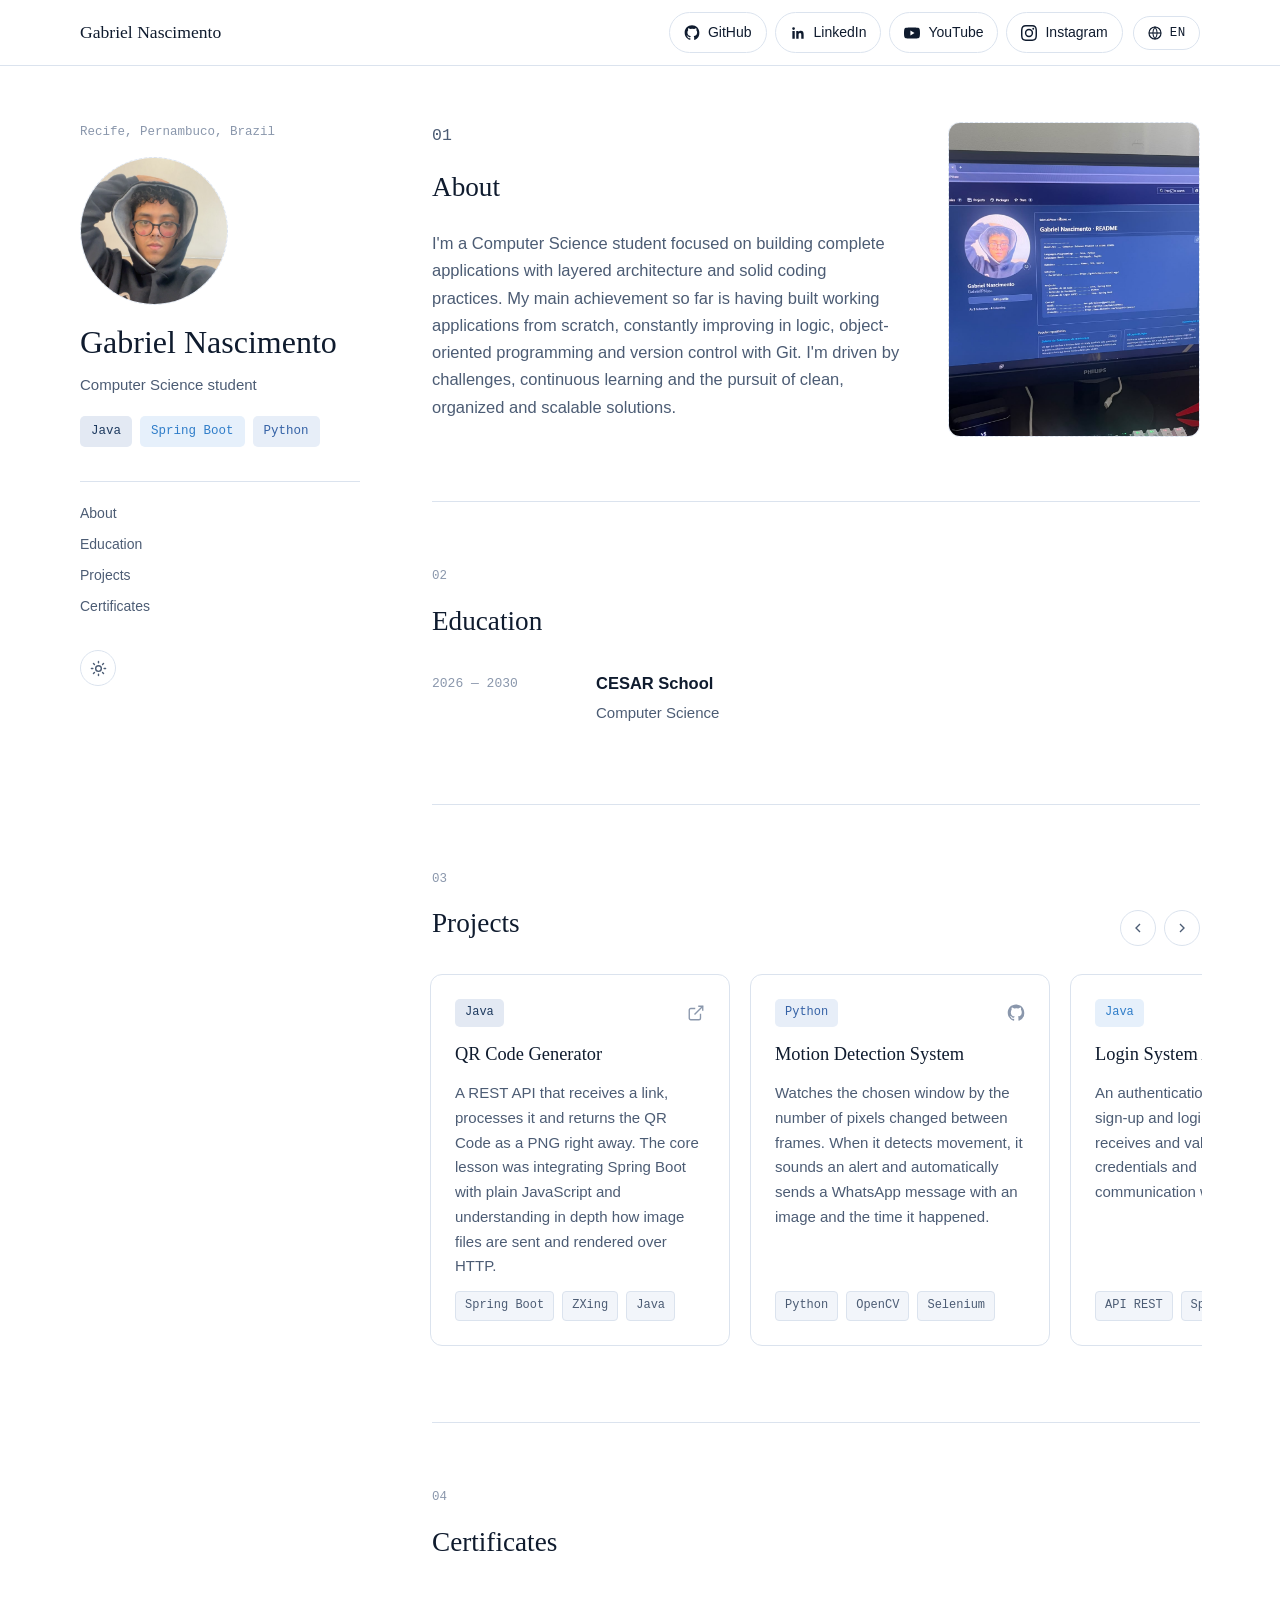
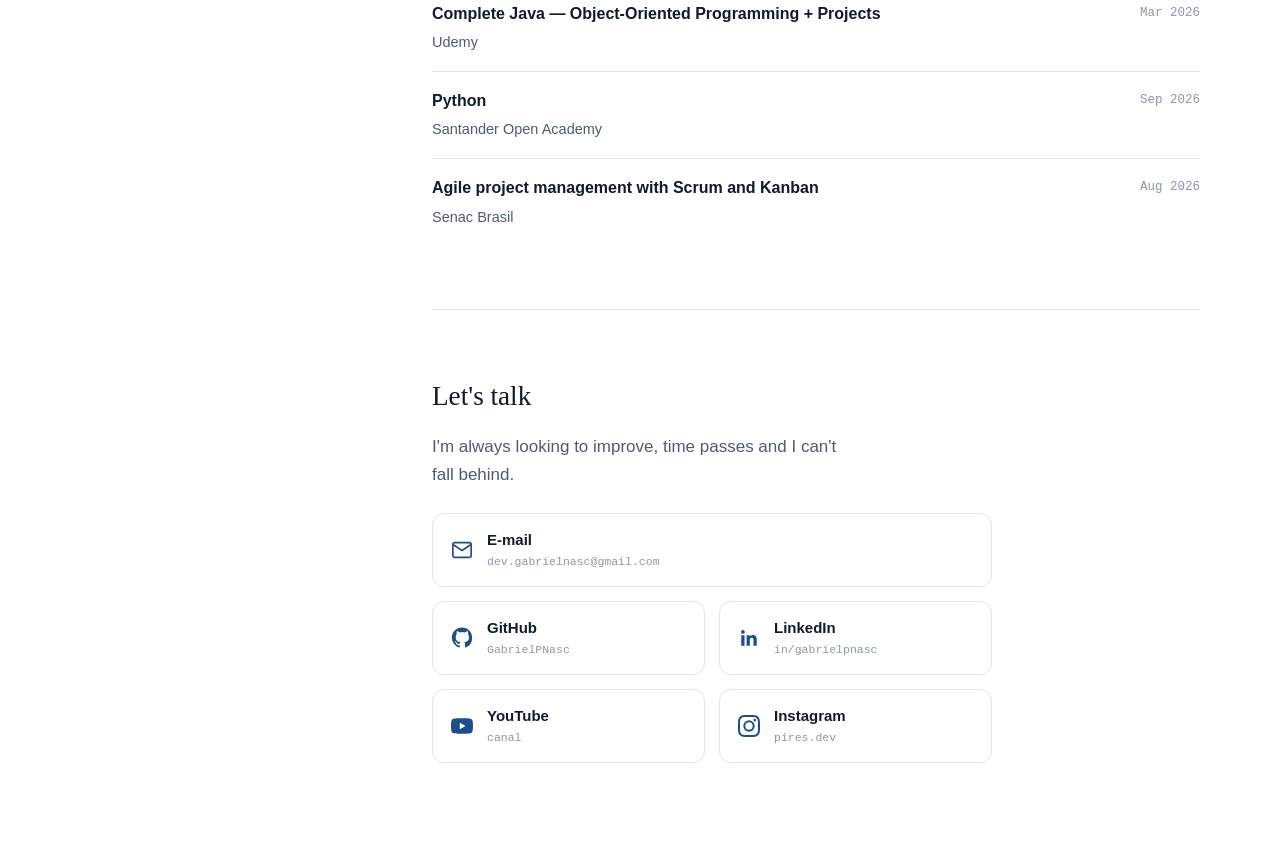
==== commit 3dcc3483: "Remove tags paragraph from CESAR School timeline Removed the tags paragraph from the CESAR School ti" ====
--- a/index.html
+++ b/index.html
@@ -110,7 +110,6 @@
           <div class="timeline__body">
             <h3 class="timeline__org-name">CESAR School</h3>
             <p class="timeline__org-role" data-i18n="education.course">Computer Science</p>
-            <p class="timeline__tags" data-i18n="education.tags">People management · Python</p>
           </div>
         </div>
       </div>
@@ -232,4 +231,4 @@
 
 <script src="js/main.js?v=5" defer></script>
 </body>
-</html>+</html>
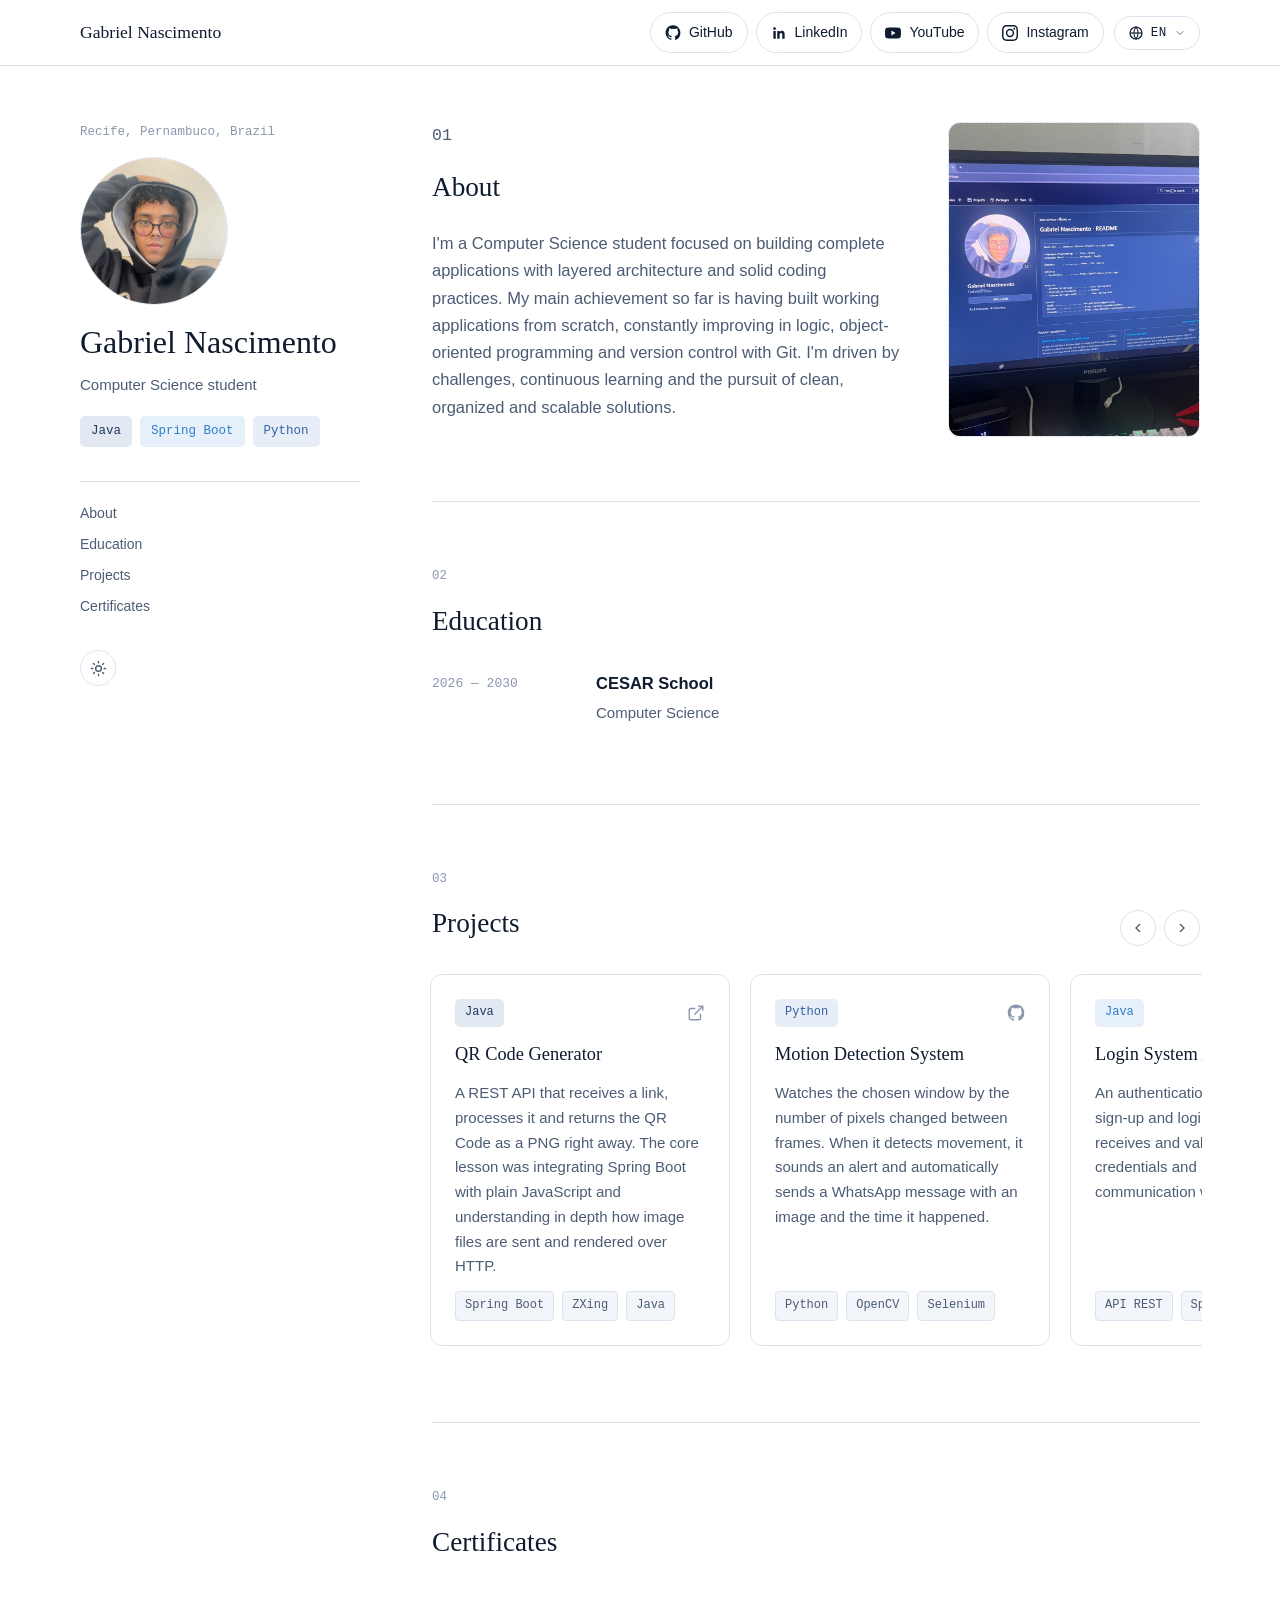
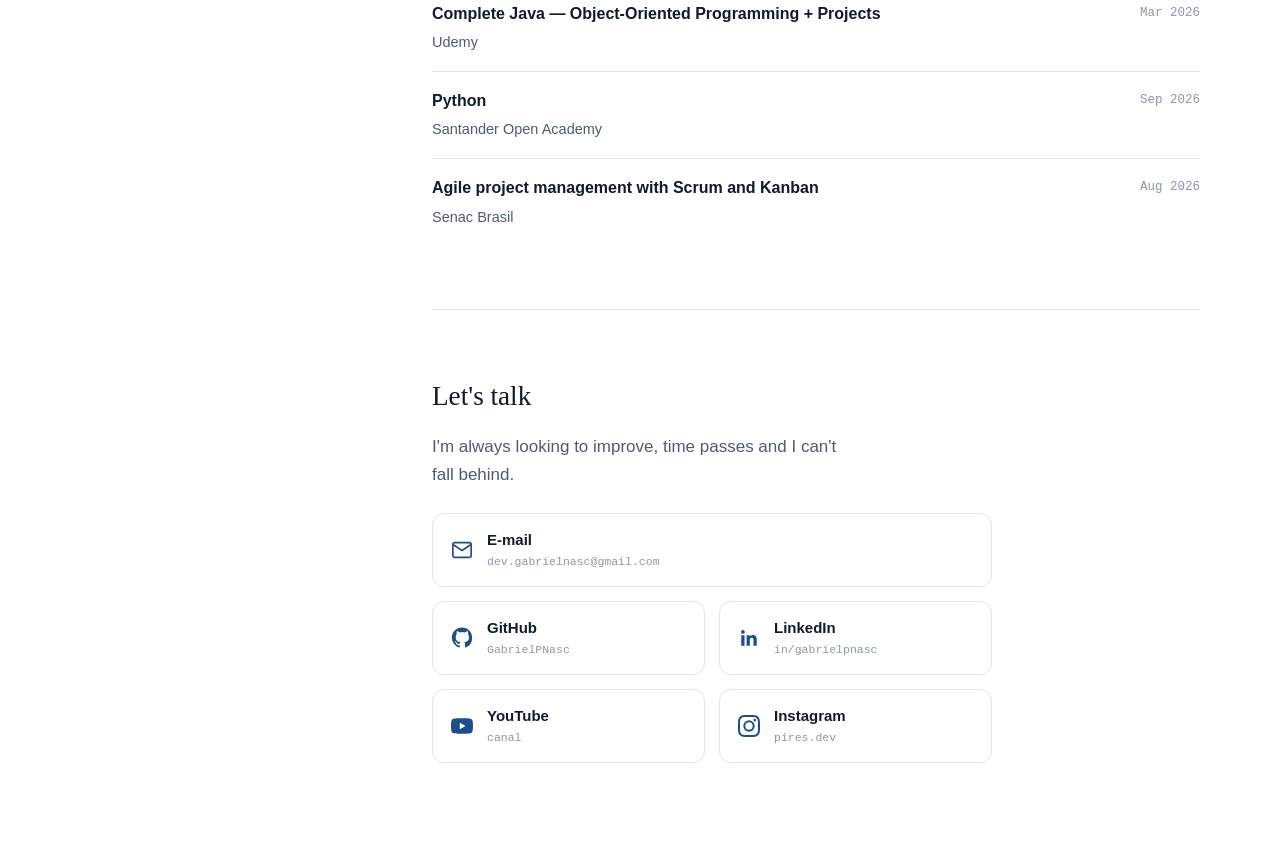
==== commit 5268b6c3: "add: language picker with spanish, japanese and french translations" ====
--- a/index.html
+++ b/index.html
@@ -45,10 +45,20 @@
         <a class="topbar__link" href="https://www.youtube.com/channel/UCG4u3sJ6aSnnqwG2Y7sokSA" target="_blank" rel="noopener noreferrer" aria-label="YouTube"><svg class="topbar__icon" viewBox="0 0 24 24" fill="currentColor" aria-hidden="true"><path d="M23.5 6.2a3 3 0 0 0-2.1-2.1C19.5 3.6 12 3.6 12 3.6s-7.5 0-9.4.5A3 3 0 0 0 .5 6.2C0 8.1 0 12 0 12s0 3.9.5 5.8a3 3 0 0 0 2.1 2.1c1.9.5 9.4.5 9.4.5s7.5 0 9.4-.5a3 3 0 0 0 2.1-2.1c.5-1.9.5-5.8.5-5.8s0-3.9-.5-5.8zM9.6 15.6V8.4l6.2 3.6-6.2 3.6z"/></svg><span>YouTube</span></a>
         <a class="topbar__link" href="https://www.instagram.com/pires.dev/" target="_blank" rel="noopener noreferrer" aria-label="Instagram"><svg class="topbar__icon" viewBox="0 0 24 24" fill="currentColor" aria-hidden="true"><path d="M12 2.2c3.2 0 3.6 0 4.8.1 3.3.1 4.8 1.7 4.9 4.9.1 1.3.1 1.6.1 4.8s0 3.6-.1 4.8c-.1 3.2-1.7 4.8-4.9 4.9-1.3.1-1.6.1-4.8.1s-3.6 0-4.8-.1c-3.3-.1-4.8-1.7-4.9-4.9C2.2 15.6 2.2 15.2 2.2 12s0-3.6.1-4.8C2.4 3.9 4 2.4 7.2 2.3 8.4 2.2 8.8 2.2 12 2.2zM12 0C8.7 0 8.3 0 7.1.1 2.7.3.3 2.7.1 7.1 0 8.3 0 8.7 0 12s0 3.7.1 4.9c.2 4.4 2.6 6.8 7 7C8.3 24 8.7 24 12 24s3.7 0 4.9-.1c4.4-.2 6.8-2.6 7-7 .1-1.2.1-1.6.1-4.9s0-3.7-.1-4.9c-.2-4.4-2.6-6.8-7-7C15.7 0 15.3 0 12 0zm0 5.8a6.2 6.2 0 1 0 0 12.4 6.2 6.2 0 0 0 0-12.4zM12 16a4 4 0 1 1 0-8 4 4 0 0 1 0 8zm6.4-11.8a1.4 1.4 0 1 0 0 2.9 1.4 1.4 0 0 0 0-2.9z"/></svg><span>Instagram</span></a>
       </nav>
-      <button type="button" class="lang-toggle" id="lang-toggle" aria-label="Switch to Portuguese" title="Switch to Portuguese">
-        <svg class="lang-toggle__icon" viewBox="0 0 24 24" fill="none" stroke="currentColor" stroke-width="1.8" aria-hidden="true"><circle cx="12" cy="12" r="9"/><path d="M3 12h18"/><path d="M12 3a15 15 0 0 1 0 18a15 15 0 0 1 0-18z"/></svg>
-        <span class="lang-toggle__code">EN</span>
-      </button>
+      <div class="lang-picker" id="lang-picker">
+        <button type="button" class="lang-toggle" id="lang-toggle" aria-expanded="false" aria-haspopup="true" aria-controls="lang-menu" aria-label="Choose language" title="Choose language" data-i18n-aria-label="action.language" data-i18n-title="action.language">
+          <svg class="lang-toggle__icon" viewBox="0 0 24 24" fill="none" stroke="currentColor" stroke-width="1.8" aria-hidden="true"><circle cx="12" cy="12" r="9"/><path d="M3 12h18"/><path d="M12 3a15 15 0 0 1 0 18a15 15 0 0 1 0-18z"/></svg>
+          <span class="lang-toggle__code">EN</span>
+          <svg class="lang-toggle__caret" viewBox="0 0 24 24" fill="none" stroke="currentColor" stroke-width="2" stroke-linecap="round" aria-hidden="true"><path d="M6 9l6 6 6-6"/></svg>
+        </button>
+        <ul class="lang-menu" id="lang-menu" aria-label="Language" data-i18n-aria-label="action.language" hidden>
+          <li><button type="button" class="lang-menu__btn" data-lang="pt" lang="pt">Português</button></li>
+          <li><button type="button" class="lang-menu__btn" data-lang="en" lang="en">English</button></li>
+          <li><button type="button" class="lang-menu__btn" data-lang="es" lang="es">Español</button></li>
+          <li><button type="button" class="lang-menu__btn" data-lang="fr" lang="fr">Français</button></li>
+          <li><button type="button" class="lang-menu__btn" data-lang="ja" lang="ja">日本語</button></li>
+        </ul>
+      </div>
     </div>
   </div>
 </header>
--- a/css/styles.css
+++ b/css/styles.css
@@ -292,6 +292,54 @@
 }
 
 .lang-toggle__icon{ width:16px; height:16px; flex-shrink:0; }
+.lang-toggle__caret{ width:12px; height:12px; flex-shrink:0; opacity:.6; transition:transform .15s; }
+.lang-toggle[aria-expanded="true"] .lang-toggle__caret{ transform:rotate(180deg); }
+
+/* Seletor de idioma: o botao abre um menu com as traducoes disponiveis. */
+.lang-picker{ position:relative; }
+
+.lang-menu{
+  position:absolute;
+  top:calc(100% + 8px);
+  right:0;
+  z-index:10;
+  min-width:176px;
+  padding:6px;
+  border:1px solid var(--line);
+  border-radius:var(--radius-md);
+  background:var(--bg);
+  box-shadow:0 16px 36px rgba(15,27,46,.18);
+}
+
+.lang-menu__btn{
+  display:flex;
+  align-items:center;
+  width:100%;
+  padding:8px 10px;
+  border:0;
+  border-radius:var(--radius-sm);
+  background:transparent;
+  color:var(--ink-soft);
+  font-family:var(--font-body);
+  font-size:14px;
+  text-align:left;
+  cursor:pointer;
+  transition:background .15s, color .15s;
+}
+
+.lang-menu__btn:hover{ background:var(--paper); color:var(--ink); }
+
+.lang-menu__btn[aria-current="true"]{ color:var(--ink); font-weight:600; }
+
+.lang-menu__btn[aria-current="true"]::after{
+  content:"✓";
+  margin-left:auto;
+  color:var(--accent);
+}
+
+/* No tema escuro o menu precisa de um fundo mais claro que a pagina para se destacar */
+:root[data-theme="dark"] .lang-menu{ background:var(--paper); }
+:root[data-theme="dark"] .lang-menu__btn:hover{ background:var(--line); }
 
 /* Peso visual intermediário: mesmo contorno discreto dos links, sem preenchimento — não deve competir com os links de rede social */
 .theme-toggle{
@@ -798,4 +846,7 @@
   :root:not([data-theme="light"]) .topbar{
     background:rgba(11,18,32,.92);
   }
+
+  :root:not([data-theme="light"]) .lang-menu{ background:var(--paper); }
+  :root:not([data-theme="light"]) .lang-menu__btn:hover{ background:var(--line); }
 }
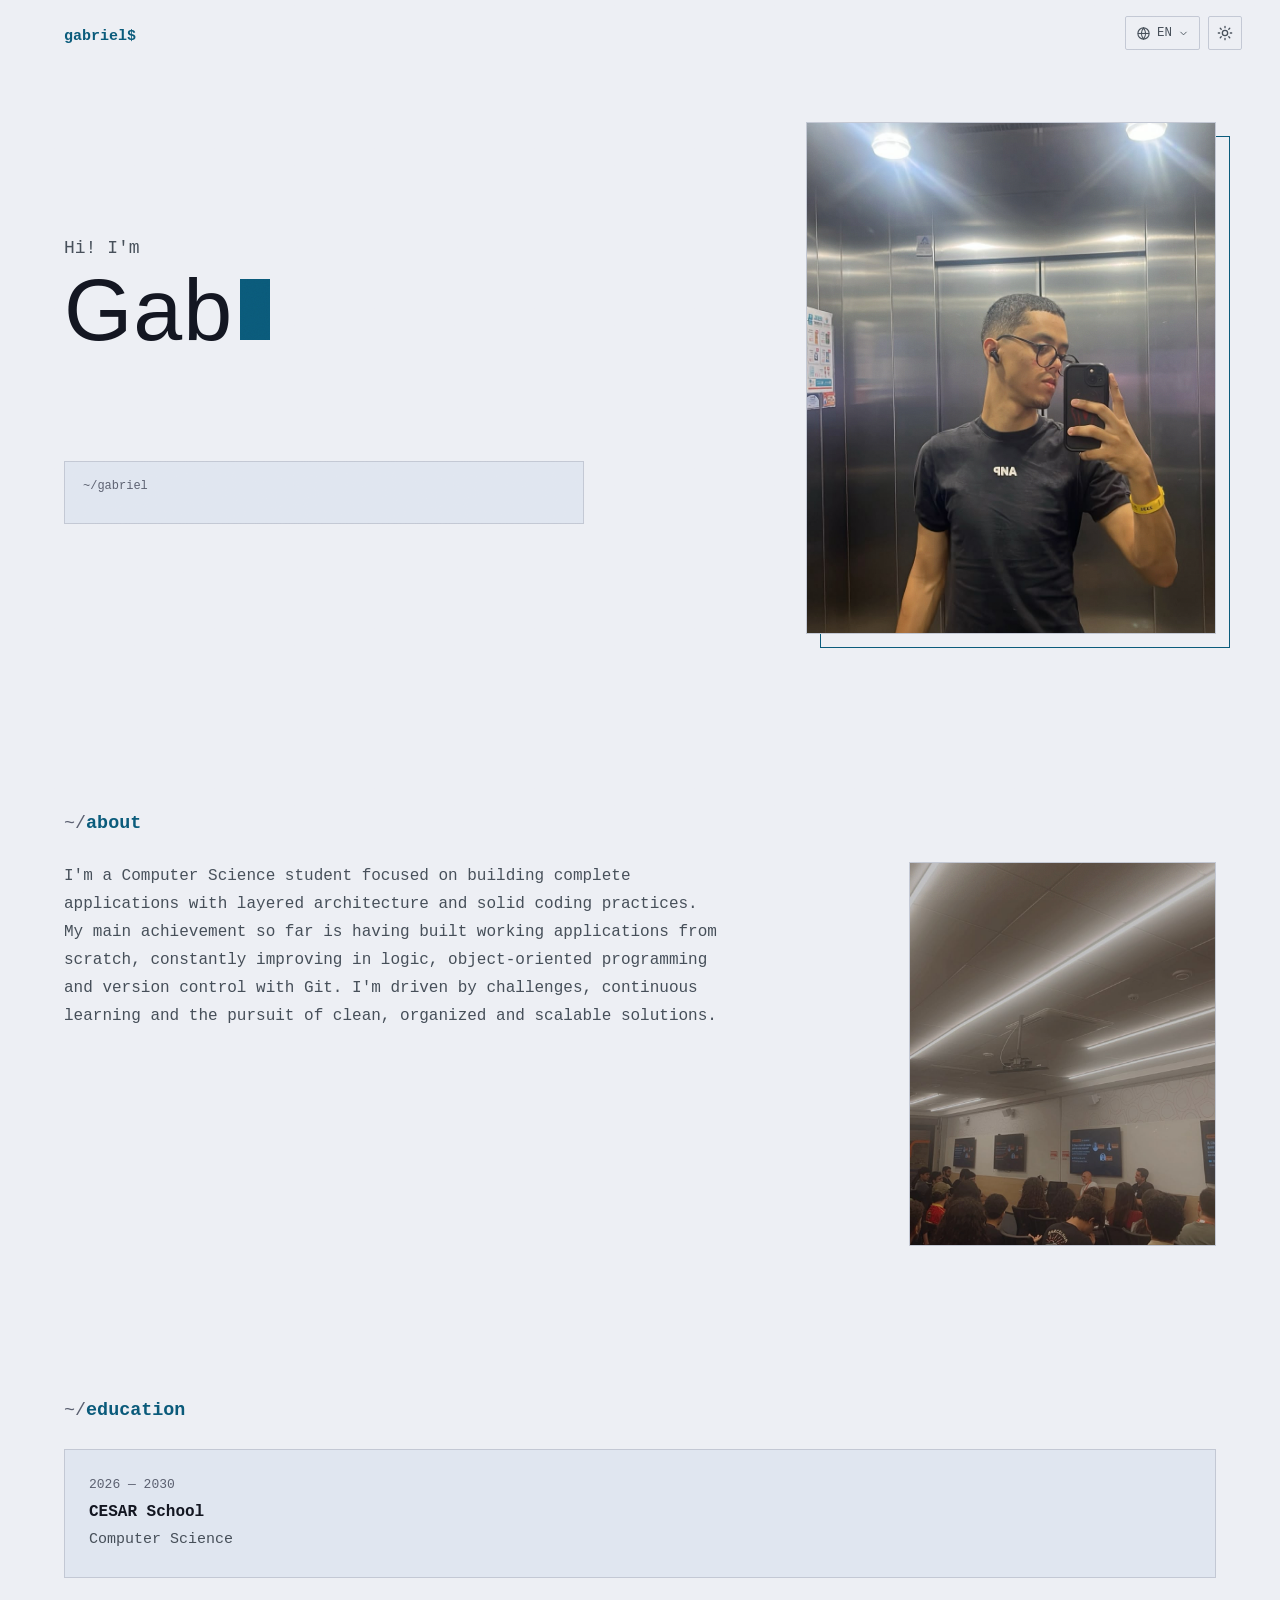
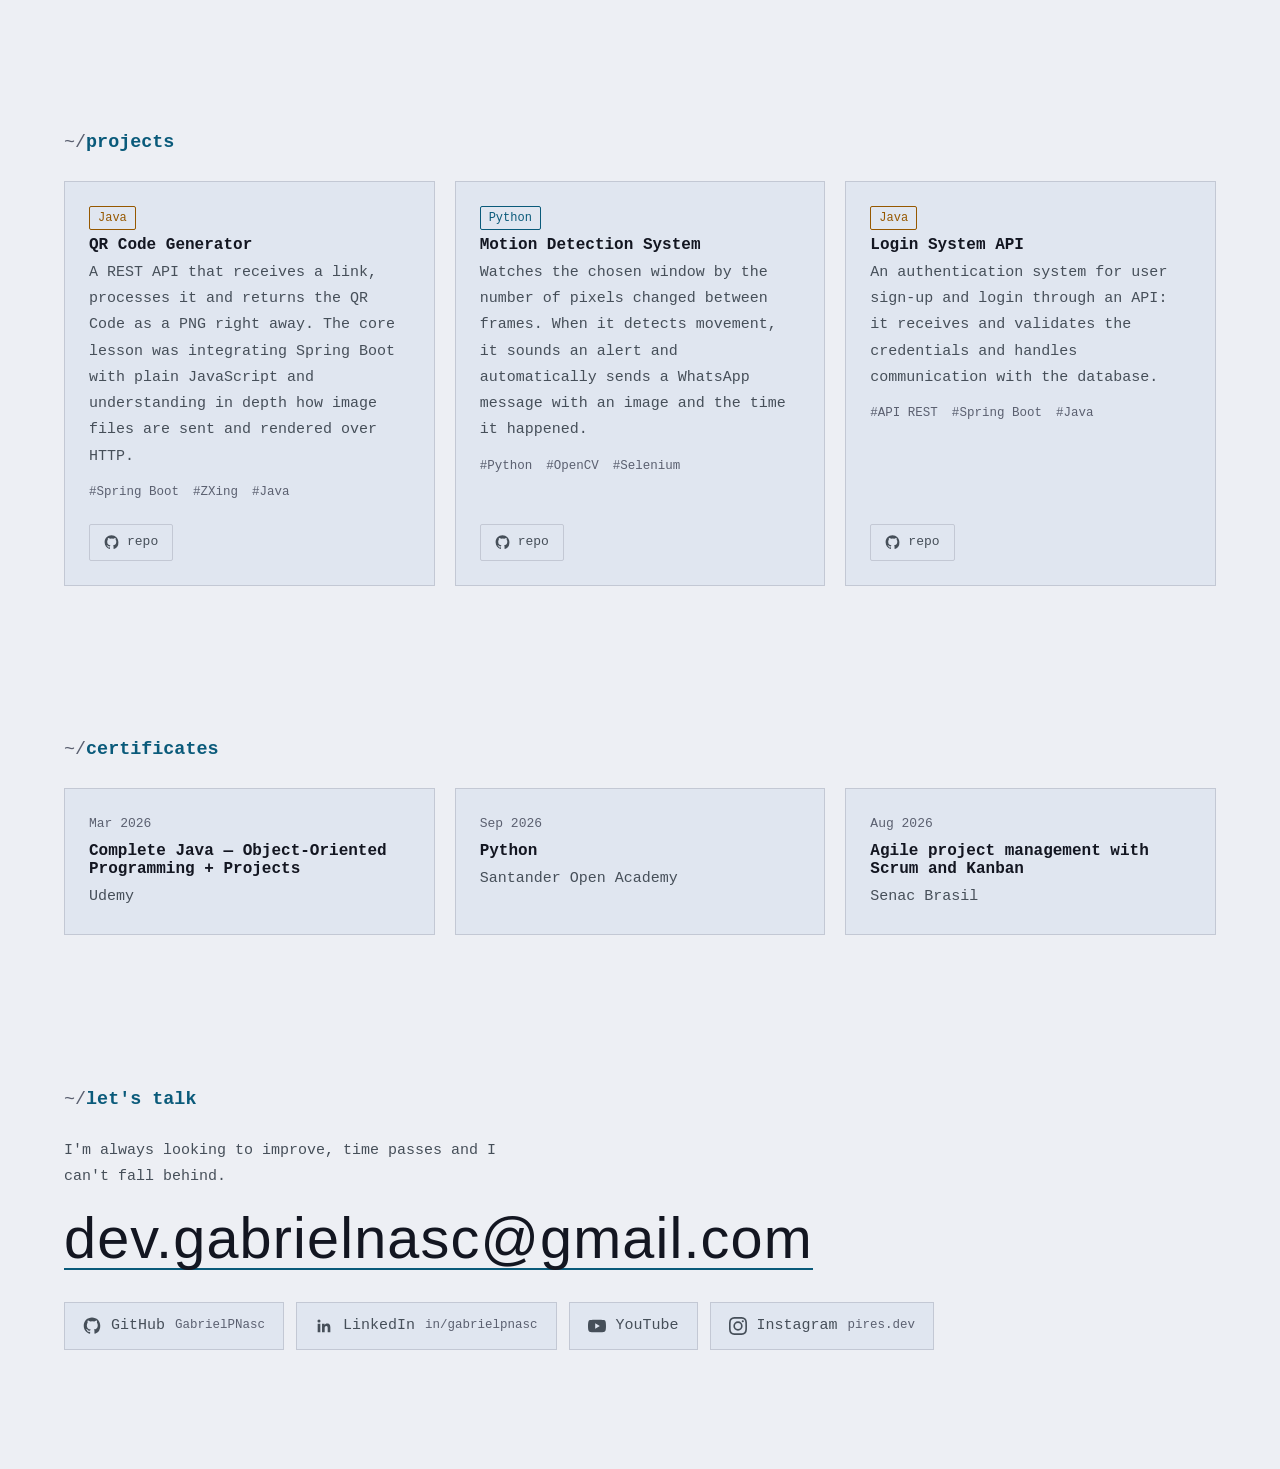
==== commit 697e74f7: "site novo" ====
--- a/index.html
+++ b/index.html
@@ -16,13 +16,13 @@
                  base-uri 'self';
                  frame-ancestors 'none';">
   <meta name="referrer" content="strict-origin-when-cross-origin">
-  <meta name="theme-color" content="#ffffff" media="(prefers-color-scheme: light)">
-  <meta name="theme-color" content="#0b1220" media="(prefers-color-scheme: dark)">
+  <meta name="theme-color" content="#edeff4" media="(prefers-color-scheme: light)">
+  <meta name="theme-color" content="#0d1220" media="(prefers-color-scheme: dark)">
 
   <link rel="preconnect" href="https://fonts.googleapis.com">
   <link rel="preconnect" href="https://fonts.gstatic.com" crossorigin>
-  <link href="https://fonts.googleapis.com/css2?family=Fraunces:ital,opsz,wght@0,9..144,400;0,9..144,500;0,9..144,600;1,9..144,500&family=IBM+Plex+Sans:wght@400;500;600&family=IBM+Plex+Mono:wght@400;500&display=swap" rel="stylesheet">
-  <link rel="stylesheet" href="css/styles.css?v=5">
+  <link href="https://fonts.googleapis.com/css2?family=Bebas+Neue&family=JetBrains+Mono:wght@400;500;700&display=swap" rel="stylesheet">
+  <link rel="stylesheet" href="css/styles.css?v=10">
   <link rel="icon" type="image/png" href="assets/images-removebg-preview.png">
 
   <!-- Aplica o tema salvo antes do primeiro paint, evitando flash de tema errado -->
@@ -35,210 +35,143 @@
 </head>
 <body id="top">
 
-<header class="topbar">
-  <div class="topbar__inner">
-    <a class="topbar__brand" href="#top">Gabriel Nascimento</a>
-    <div class="topbar__actions">
-      <nav class="topbar__social" aria-label="Social networks" data-i18n-aria-label="nav.social">
-        <a class="topbar__link" href="https://github.com/GabrielPNasc" target="_blank" rel="noopener noreferrer" aria-label="GitHub"><svg class="topbar__icon" viewBox="0 0 24 24" fill="currentColor" aria-hidden="true"><path d="M12 .5C5.73.5.98 5.24.98 11.5c0 5.02 3.26 9.28 7.78 10.78.57.1.78-.25.78-.55v-1.94c-3.17.69-3.84-1.53-3.84-1.53-.52-1.33-1.27-1.68-1.27-1.68-1.04-.71.08-.7.08-.7 1.15.08 1.75 1.18 1.75 1.18 1.02 1.75 2.68 1.25 3.33.95.1-.74.4-1.25.72-1.54-2.53-.29-5.19-1.27-5.19-5.63 0-1.24.44-2.26 1.17-3.06-.12-.29-.51-1.46.11-3.04 0 0 .96-.31 3.14 1.17a10.9 10.9 0 0 1 5.72 0c2.18-1.48 3.14-1.17 3.14-1.17.62 1.58.23 2.75.11 3.04.73.8 1.17 1.82 1.17 3.06 0 4.37-2.66 5.34-5.2 5.62.41.36.77 1.06.77 2.14v3.17c0 .3.21.66.79.55A11.01 11.01 0 0 0 23.02 11.5C23.02 5.24 18.27.5 12 .5z"/></svg><span>GitHub</span></a>
-        <a class="topbar__link" href="https://www.linkedin.com/in/gabrielpnasc/" target="_blank" rel="noopener noreferrer" aria-label="LinkedIn"><svg class="topbar__icon" viewBox="0 0 24 24" fill="currentColor" aria-hidden="true"><path d="M20.45 20.45h-3.55v-5.57c0-1.33-.02-3.04-1.85-3.04-1.85 0-2.14 1.45-2.14 2.94v5.67H9.36V9h3.41v1.56h.05c.47-.9 1.63-1.85 3.36-1.85 3.6 0 4.27 2.37 4.27 5.45v6.29zM5.34 7.43a2.06 2.06 0 1 1 0-4.12 2.06 2.06 0 0 1 0 4.12zM7.11 20.45H3.56V9h3.55v11.45z"/></svg><span>LinkedIn</span></a>
-        <a class="topbar__link" href="https://www.youtube.com/channel/UCG4u3sJ6aSnnqwG2Y7sokSA" target="_blank" rel="noopener noreferrer" aria-label="YouTube"><svg class="topbar__icon" viewBox="0 0 24 24" fill="currentColor" aria-hidden="true"><path d="M23.5 6.2a3 3 0 0 0-2.1-2.1C19.5 3.6 12 3.6 12 3.6s-7.5 0-9.4.5A3 3 0 0 0 .5 6.2C0 8.1 0 12 0 12s0 3.9.5 5.8a3 3 0 0 0 2.1 2.1c1.9.5 9.4.5 9.4.5s7.5 0 9.4-.5a3 3 0 0 0 2.1-2.1c.5-1.9.5-5.8.5-5.8s0-3.9-.5-5.8zM9.6 15.6V8.4l6.2 3.6-6.2 3.6z"/></svg><span>YouTube</span></a>
-        <a class="topbar__link" href="https://www.instagram.com/pires.dev/" target="_blank" rel="noopener noreferrer" aria-label="Instagram"><svg class="topbar__icon" viewBox="0 0 24 24" fill="currentColor" aria-hidden="true"><path d="M12 2.2c3.2 0 3.6 0 4.8.1 3.3.1 4.8 1.7 4.9 4.9.1 1.3.1 1.6.1 4.8s0 3.6-.1 4.8c-.1 3.2-1.7 4.8-4.9 4.9-1.3.1-1.6.1-4.8.1s-3.6 0-4.8-.1c-3.3-.1-4.8-1.7-4.9-4.9C2.2 15.6 2.2 15.2 2.2 12s0-3.6.1-4.8C2.4 3.9 4 2.4 7.2 2.3 8.4 2.2 8.8 2.2 12 2.2zM12 0C8.7 0 8.3 0 7.1.1 2.7.3.3 2.7.1 7.1 0 8.3 0 8.7 0 12s0 3.7.1 4.9c.2 4.4 2.6 6.8 7 7C8.3 24 8.7 24 12 24s3.7 0 4.9-.1c4.4-.2 6.8-2.6 7-7 .1-1.2.1-1.6.1-4.9s0-3.7-.1-4.9c-.2-4.4-2.6-6.8-7-7C15.7 0 15.3 0 12 0zm0 5.8a6.2 6.2 0 1 0 0 12.4 6.2 6.2 0 0 0 0-12.4zM12 16a4 4 0 1 1 0-8 4 4 0 0 1 0 8zm6.4-11.8a1.4 1.4 0 1 0 0 2.9 1.4 1.4 0 0 0 0-2.9z"/></svg><span>Instagram</span></a>
-      </nav>
-      <div class="lang-picker" id="lang-picker">
-        <button type="button" class="lang-toggle" id="lang-toggle" aria-expanded="false" aria-haspopup="true" aria-controls="lang-menu" aria-label="Choose language" title="Choose language" data-i18n-aria-label="action.language" data-i18n-title="action.language">
-          <svg class="lang-toggle__icon" viewBox="0 0 24 24" fill="none" stroke="currentColor" stroke-width="1.8" aria-hidden="true"><circle cx="12" cy="12" r="9"/><path d="M3 12h18"/><path d="M12 3a15 15 0 0 1 0 18a15 15 0 0 1 0-18z"/></svg>
-          <span class="lang-toggle__code">EN</span>
-          <svg class="lang-toggle__caret" viewBox="0 0 24 24" fill="none" stroke="currentColor" stroke-width="2" stroke-linecap="round" aria-hidden="true"><path d="M6 9l6 6 6-6"/></svg>
-        </button>
-        <ul class="lang-menu" id="lang-menu" aria-label="Language" data-i18n-aria-label="action.language" hidden>
-          <li><button type="button" class="lang-menu__btn" data-lang="pt" lang="pt">Português</button></li>
-          <li><button type="button" class="lang-menu__btn" data-lang="en" lang="en">English</button></li>
-          <li><button type="button" class="lang-menu__btn" data-lang="es" lang="es">Español</button></li>
-          <li><button type="button" class="lang-menu__btn" data-lang="fr" lang="fr">Français</button></li>
-          <li><button type="button" class="lang-menu__btn" data-lang="ja" lang="ja">日本語</button></li>
-        </ul>
-      </div>
+<svg class="visually-hidden" aria-hidden="true" focusable="false">
+  <symbol id="i-gh" viewBox="0 0 24 24"><path fill="currentColor" d="M12 .5C5.73.5.98 5.24.98 11.5c0 5.02 3.26 9.28 7.78 10.78.57.1.78-.25.78-.55v-1.94c-3.17.69-3.84-1.53-3.84-1.53-.52-1.33-1.27-1.68-1.27-1.68-1.04-.71.08-.7.08-.7 1.15.08 1.75 1.18 1.75 1.18 1.02 1.75 2.68 1.25 3.33.95.1-.74.4-1.25.72-1.54-2.53-.29-5.19-1.27-5.19-5.63 0-1.24.44-2.26 1.17-3.06-.12-.29-.51-1.46.11-3.04 0 0 .96-.31 3.14 1.17a10.9 10.9 0 0 1 5.72 0c2.18-1.48 3.14-1.17 3.14-1.17.62 1.58.23 2.75.11 3.04.73.8 1.17 1.82 1.17 3.06 0 4.37-2.66 5.34-5.2 5.62.41.36.77 1.06.77 2.14v3.17c0 .3.21.66.79.55A11.01 11.01 0 0 0 23.02 11.5C23.02 5.24 18.27.5 12 .5z"/></symbol>
+  <symbol id="i-in" viewBox="0 0 24 24"><path fill="currentColor" d="M20.45 20.45h-3.55v-5.57c0-1.33-.02-3.04-1.85-3.04-1.85 0-2.14 1.45-2.14 2.94v5.67H9.36V9h3.41v1.56h.05c.47-.9 1.63-1.85 3.36-1.85 3.6 0 4.27 2.37 4.27 5.45v6.29zM5.34 7.43a2.06 2.06 0 1 1 0-4.12 2.06 2.06 0 0 1 0 4.12zM7.11 20.45H3.56V9h3.55v11.45z"/></symbol>
+  <symbol id="i-yt" viewBox="0 0 24 24"><path fill="currentColor" d="M23.5 6.2a3 3 0 0 0-2.1-2.1C19.5 3.6 12 3.6 12 3.6s-7.5 0-9.4.5A3 3 0 0 0 .5 6.2C0 8.1 0 12 0 12s0 3.9.5 5.8a3 3 0 0 0 2.1 2.1c1.9.5 9.4.5 9.4.5s7.5 0 9.4-.5a3 3 0 0 0 2.1-2.1c.5-1.9.5-5.8.5-5.8s0-3.9-.5-5.8zM9.6 15.6V8.4l6.2 3.6-6.2 3.6z"/></symbol>
+  <symbol id="i-ig" viewBox="0 0 24 24"><path fill="currentColor" d="M12 2.2c3.2 0 3.6 0 4.8.1 3.3.1 4.8 1.7 4.9 4.9.1 1.3.1 1.6.1 4.8s0 3.6-.1 4.8c-.1 3.2-1.7 4.8-4.9 4.9-1.3.1-1.6.1-4.8.1s-3.6 0-4.8-.1c-3.3-.1-4.8-1.7-4.9-4.9C2.2 15.6 2.2 15.2 2.2 12s0-3.6.1-4.8C2.4 3.9 4 2.4 7.2 2.3 8.4 2.2 8.8 2.2 12 2.2zM12 0C8.7 0 8.3 0 7.1.1 2.7.3.3 2.7.1 7.1 0 8.3 0 8.7 0 12s0 3.7.1 4.9c.2 4.4 2.6 6.8 7 7C8.3 24 8.7 24 12 24s3.7 0 4.9-.1c4.4-.2 6.8-2.6 7-7 .1-1.2.1-1.6.1-4.9s0-3.7-.1-4.9c-.2-4.4-2.6-6.8-7-7C15.7 0 15.3 0 12 0zm0 5.8a6.2 6.2 0 1 0 0 12.4 6.2 6.2 0 0 0 0-12.4zM12 16a4 4 0 1 1 0-8 4 4 0 0 1 0 8zm6.4-11.8a1.4 1.4 0 1 0 0 2.9 1.4 1.4 0 0 0 0-2.9z"/></symbol>
+</svg>
+
+<header class="top">
+  <a class="top__brand" href="#top">gabriel$</a>
+  <div class="top__actions">
+    <div class="lang-picker" id="lang-picker">
+      <button type="button" class="lang-toggle" id="lang-toggle" aria-expanded="false" aria-haspopup="true" aria-controls="lang-menu" aria-label="Choose language" title="Choose language" data-i18n-aria-label="action.language" data-i18n-title="action.language">
+        <svg class="lang-toggle__icon" viewBox="0 0 24 24" fill="none" stroke="currentColor" stroke-width="1.8" aria-hidden="true"><circle cx="12" cy="12" r="9"/><path d="M3 12h18"/><path d="M12 3a15 15 0 0 1 0 18a15 15 0 0 1 0-18z"/></svg>
+        <span class="lang-toggle__code">EN</span>
+        <svg class="lang-toggle__caret" viewBox="0 0 24 24" fill="none" stroke="currentColor" stroke-width="2" stroke-linecap="round" aria-hidden="true"><path d="M6 9l6 6 6-6"/></svg>
+      </button>
+      <ul class="lang-menu" id="lang-menu" aria-label="Language" data-i18n-aria-label="action.language" hidden>
+        <li><button type="button" class="lang-menu__btn" data-lang="pt" lang="pt">Português</button></li>
+        <li><button type="button" class="lang-menu__btn" data-lang="en" lang="en">English</button></li>
+        <li><button type="button" class="lang-menu__btn" data-lang="es" lang="es">Español</button></li>
+        <li><button type="button" class="lang-menu__btn" data-lang="fr" lang="fr">Français</button></li>
+        <li><button type="button" class="lang-menu__btn" data-lang="ja" lang="ja">日本語</button></li>
+      </ul>
     </div>
+    <button type="button" class="theme-toggle" id="theme-toggle" aria-label="Toggle light/dark theme" data-i18n-aria-label="action.theme" aria-pressed="false">
+      <svg class="theme-toggle__icon theme-toggle__icon--sun" viewBox="0 0 24 24" fill="none" stroke="currentColor" stroke-width="2" stroke-linecap="round" aria-hidden="true"><circle cx="12" cy="12" r="4"/><path d="M12 2v2M12 20v2M4.9 4.9l1.4 1.4M17.7 17.7l1.4 1.4M2 12h2M20 12h2M4.9 19.1l1.4-1.4M17.7 6.3l1.4-1.4"/></svg>
+      <svg class="theme-toggle__icon theme-toggle__icon--moon" viewBox="0 0 24 24" fill="currentColor" aria-hidden="true"><path d="M20.7 15.3A8.5 8.5 0 1 1 8.7 3.3a7 7 0 0 0 12 12z"/></svg>
+    </button>
   </div>
 </header>
 
-<div class="page">
+<main class="wrap">
 
-  <aside class="sidebar">
-    <p class="sidebar__kicker" data-i18n="sidebar.location">Recife, Pernambuco, Brazil</p>
+  <section class="hero">
+    <div>
+      <p class="hero__hi" data-i18n="hero.hi">Hi! I'm</p>
+      <h1 class="hero__name"><span>Gabriel</span><span>Nascimento</span></h1>
+      <div class="term">
+        <p class="term__title">~/gabriel</p>
+        <div class="term__step"><p class="term__line"><span class="term__prompt">$</span><span class="term__cmd" data-cmd="cat role.txt">cat role.txt</span><span class="term__cursor"></span></p>
+          <p class="term__out" data-i18n="sidebar.role">Computer Science student</p></div>
+        <div class="term__step"><p class="term__line"><span class="term__prompt">$</span><span class="term__cmd" data-cmd="pwd">pwd</span><span class="term__cursor"></span></p>
+          <p class="term__out" data-i18n="sidebar.location">Recife, Pernambuco, Brazil</p></div>
+        <div class="term__step"><p class="term__line"><span class="term__prompt">$</span><span class="term__cmd" data-cmd="ls stack/">ls stack/</span><span class="term__cursor"></span></p>
+          <p class="term__out term__out--stagger"><span>Java</span><span>Spring Boot</span><span>Python</span></p></div>
+      </div>
+    </div>
+    <div class="hero__photo-wrap" id="photo-tilt">
+      <figure class="hero__photo photo-slot" id="photo-main">
+        <img src="assets/me.jpeg" alt="Photo of Gabriel Nascimento" data-i18n-alt="img.name" class="photo-slot__img">
+      </figure>
+    </div>
+  </section>
 
-    <div class="photo-slot photo-slot--round" id="photo-main" data-empty="true">
-      <img src="assets/me.jpeg" alt="Photo of Gabriel Nascimento" data-i18n-alt="img.name" class="photo-slot__img">
+  <section class="sec" id="sobre" aria-labelledby="about-heading">
+    <h2 class="sec__title" id="about-heading" data-i18n="about.title">About</h2>
+    <div class="about">
+      <p data-i18n="about.text">I'm a Computer Science student focused on building complete applications with layered architecture and solid coding practices. My main achievement so far is having built working applications from scratch, constantly improving in logic, object-oriented programming and version control with Git. I'm driven by challenges, continuous learning and the pursuit of clean, organized and scalable solutions.</p>
+      <figure class="about__photo photo-slot" id="photo-about">
+        <img src="assets/about.jpeg" alt="Photo of Gabriel Nascimento" data-i18n-alt="img.name" class="photo-slot__img">
+      </figure>
     </div>
+  </section>
 
-    <h1 class="sidebar__name">Gabriel Nascimento</h1>
-    <p class="sidebar__role" data-i18n="sidebar.role">Computer Science student</p>
+  <section class="sec" id="formacao" aria-labelledby="education-heading">
+    <h2 class="sec__title" id="education-heading" data-i18n="education.title">Education</h2>
+    <div class="cards">
+      <article class="card">
+        <span class="card__meta">2026 — 2030</span>
+        <h3 class="card__title">CESAR School</h3>
+        <p class="card__sub" data-i18n="education.course">Computer Science</p>
+      </article>
+    </div>
+  </section>
 
-    <div class="badges">
-      <span class="badge badge--java">Java</span>
-      <span class="badge badge--spring">Spring Boot</span>
-      <span class="badge badge--python">Python</span>
+  <section class="sec" id="projetos" aria-labelledby="projects-heading">
+    <h2 class="sec__title" id="projects-heading" data-i18n="projects.title">Projects</h2>
+    <div class="cards">
+      <article class="card">
+        <span class="tag tag--java">Java</span>
+        <h3 class="card__title" data-i18n="projects.qrcode.title">QR Code Generator</h3>
+        <p class="card__text" data-i18n="projects.qrcode.text">A REST API that receives a link, processes it and returns the QR Code as a PNG right away. The core lesson was integrating Spring Boot with plain JavaScript and understanding in depth how image files are sent and rendered over HTTP.</p>
+        <div class="chips" role="group" aria-label="Technologies used" data-i18n-aria-label="projects.stack"><span>Spring Boot</span><span>ZXing</span><span>Java</span></div>
+        <a class="repo" href="https://github.com/GabrielPNasc/Gerador-de-QRCode" target="_blank" rel="noopener noreferrer" aria-label="View the QR Code Generator repository on GitHub" data-i18n-aria-label="projects.qrcode.link"><svg class="ico" aria-hidden="true"><use href="#i-gh"/></svg><span>repo</span></a>
+      </article>
+      <article class="card">
+        <span class="tag tag--python">Python</span>
+        <h3 class="card__title" data-i18n="projects.motion.title">Motion Detection System</h3>
+        <p class="card__text" data-i18n="projects.motion.text">Watches the chosen window by the number of pixels changed between frames. When it detects movement, it sounds an alert and automatically sends a WhatsApp message with an image and the time it happened.</p>
+        <div class="chips" role="group" aria-label="Technologies used" data-i18n-aria-label="projects.stack"><span>Python</span><span>OpenCV</span><span>Selenium</span></div>
+        <a class="repo" href="https://github.com/GabrielPNasc/Sistema-de-Detectacao-de-movimento" target="_blank" rel="noopener noreferrer" aria-label="View the Motion Detection System repository on GitHub" data-i18n-aria-label="projects.motion.link"><svg class="ico" aria-hidden="true"><use href="#i-gh"/></svg><span>repo</span></a>
+      </article>
+      <article class="card">
+        <span class="tag tag--java">Java</span>
+        <h3 class="card__title" data-i18n="projects.login.title">Login System API</h3>
+        <p class="card__text" data-i18n="projects.login.text">An authentication system for user sign-up and login through an API: it receives and validates the credentials and handles communication with the database.</p>
+        <div class="chips" role="group" aria-label="Technologies used" data-i18n-aria-label="projects.stack"><span>API REST</span><span>Spring Boot</span><span>Java</span></div>
+        <a class="repo" href="https://github.com/GabrielPNasc/API_system_login" target="_blank" rel="noopener noreferrer" aria-label="View the Login System API repository on GitHub" data-i18n-aria-label="projects.login.link"><svg class="ico" aria-hidden="true"><use href="#i-gh"/></svg><span>repo</span></a>
+      </article>
     </div>
+  </section>
 
-    <nav class="sidebar__nav" aria-label="Page sections" data-i18n-aria-label="nav.sections">
-      <a href="#sobre" data-i18n="nav.about">About</a>
-      <a href="#formacao" data-i18n="nav.education">Education</a>
-      <a href="#projetos" data-i18n="nav.projects">Projects</a>
-      <a href="#certificados" data-i18n="nav.certificates">Certificates</a>
-      <div class="footer__controls">
-        <button type="button" class="theme-toggle" id="theme-toggle" aria-label="Toggle light/dark theme" data-i18n-aria-label="action.theme" aria-pressed="false">
-          <svg class="theme-toggle__icon theme-toggle__icon--sun" viewBox="0 0 24 24" fill="none" stroke="currentColor" stroke-width="2" stroke-linecap="round" aria-hidden="true"><circle cx="12" cy="12" r="4"/><path d="M12 2v2M12 20v2M4.9 4.9l1.4 1.4M17.7 17.7l1.4 1.4M2 12h2M20 12h2M4.9 19.1l1.4-1.4M17.7 6.3l1.4-1.4"/></svg>
-          <svg class="theme-toggle__icon theme-toggle__icon--moon" viewBox="0 0 24 24" fill="currentColor" aria-hidden="true"><path d="M20.7 15.3A8.5 8.5 0 1 1 8.7 3.3a7 7 0 0 0 12 12z"/></svg>
-        </button>
-      </div>
-    </nav>
-  </aside>
+  <section class="sec" id="certificados" aria-labelledby="certs-heading">
+    <h2 class="sec__title" id="certs-heading" data-i18n="certs.title">Certificates</h2>
+    <div class="cards">
+      <article class="card">
+        <span class="card__meta" data-i18n="certs.java.date">Mar 2026</span>
+        <h3 class="card__title" data-i18n="certs.java.title">Complete Java — Object-Oriented Programming + Projects</h3>
+        <p class="card__sub">Udemy</p>
+      </article>
+      <article class="card">
+        <span class="card__meta" data-i18n="certs.python.date">Sep 2026</span>
+        <h3 class="card__title">Python</h3>
+        <p class="card__sub">Santander Open Academy</p>
+      </article>
+      <article class="card">
+        <span class="card__meta" data-i18n="certs.scrum.date">Aug 2026</span>
+        <h3 class="card__title" data-i18n="certs.scrum.title">Agile project management with Scrum and Kanban</h3>
+        <p class="card__sub">Senac Brasil</p>
+      </article>
+    </div>
+  </section>
 
-  <main class="content">
+  <section class="contact" id="contato" aria-labelledby="contact-heading">
+    <h2 class="sec__title" id="contact-heading" data-i18n="footer.title">Let's talk</h2>
+    <p class="contact__text" data-i18n="footer.text">I'm always looking to improve, time passes and I can't fall behind.</p>
+    <a class="contact__mail" href="mailto:dev.gabrielnasc@gmail.com">dev.gabrielnasc@gmail.com</a>
+    <div class="socials">
+      <a class="social" href="https://github.com/GabrielPNasc" target="_blank" rel="noopener noreferrer"><svg class="ico" aria-hidden="true"><use href="#i-gh"/></svg>GitHub<small>GabrielPNasc</small></a>
+      <a class="social" href="https://www.linkedin.com/in/gabrielpnasc/" target="_blank" rel="noopener noreferrer"><svg class="ico" aria-hidden="true"><use href="#i-in"/></svg>LinkedIn<small>in/gabrielpnasc</small></a>
+      <a class="social" href="https://www.youtube.com/channel/UCG4u3sJ6aSnnqwG2Y7sokSA" target="_blank" rel="noopener noreferrer"><svg class="ico" aria-hidden="true"><use href="#i-yt"/></svg>YouTube</a>
+      <a class="social" href="https://www.instagram.com/pires.dev/" target="_blank" rel="noopener noreferrer"><svg class="ico" aria-hidden="true"><use href="#i-ig"/></svg>Instagram<small>pires.dev</small></a>
+    </div>
+  </section>
 
-    <section class="section section--split" id="sobre" aria-labelledby="about-heading">
-      <div class="section__text">
-        <p class="section__eyebrow">01</p>
-        <h2 class="section__title" id="about-heading" data-i18n="about.title">About</h2>
-        <p data-i18n="about.text">I'm a Computer Science student focused on building complete applications with layered architecture and solid coding practices. My main achievement so far is having built working applications from scratch, constantly improving in logic, object-oriented programming and version control with Git. I'm driven by challenges, continuous learning and the pursuit of clean, organized and scalable solutions.</p>
-      </div>
+</main>
 
-      <figure class="section__figure">
-        <div class="photo-slot photo-slot--tall" id="photo-about" data-empty="true">
-          <img src="assets/about.jpeg" alt="Photo of Gabriel Nascimento" data-i18n-alt="img.name" class="photo-slot__img">
-        </div>
-      </figure>
-    </section>
-
-    <section class="section" id="formacao" aria-labelledby="education-heading">
-      <p class="section__eyebrow">02</p>
-      <h2 class="section__title" id="education-heading" data-i18n="education.title">Education</h2>
-      <div class="timeline">
-        <div class="timeline__item">
-          <div class="timeline__date">2026 — 2030</div>
-          <div class="timeline__body">
-            <h3 class="timeline__org-name">CESAR School</h3>
-            <p class="timeline__org-role" data-i18n="education.course">Computer Science</p>
-          </div>
-        </div>
-      </div>
-    </section>
-
-    <section class="section" id="projetos" aria-labelledby="projects-heading">
-      <div class="section__head-row">
-        <div>
-          <p class="section__eyebrow">03</p>
-          <h2 class="section__title" id="projects-heading" data-i18n="projects.title">Projects</h2>
-        </div>
-        <div class="carousel__controls">
-          <button type="button" class="carousel__btn" data-carousel-prev aria-label="Previous project" data-i18n-aria-label="projects.prev">
-            <svg viewBox="0 0 24 24" fill="none" stroke="currentColor" stroke-width="2" aria-hidden="true"><path d="M15 18l-6-6 6-6"/></svg>
-          </button>
-          <button type="button" class="carousel__btn" data-carousel-next aria-label="Next project" data-i18n-aria-label="projects.next">
-            <svg viewBox="0 0 24 24" fill="none" stroke="currentColor" stroke-width="2" aria-hidden="true"><path d="M9 18l6-6-6-6"/></svg>
-          </button>
-        </div>
-      </div>
-
-      <div class="carousel" id="projects-carousel" role="list">
-
-        <article class="project-card" role="listitem">
-          <div class="project-card__head">
-            <span class="project-card__lang project-card__lang--java">Java</span>
-            <a class="project-card__link" href="https://github.com/GabrielPNasc/Gerador-de-QRCode" target="_blank" rel="noopener noreferrer" aria-label="View the QR Code Generator repository on GitHub" data-i18n-aria-label="projects.qrcode.link">
-              <svg viewBox="0 0 24 24" fill="none" stroke="currentColor" stroke-width="1.8" aria-hidden="true"><path d="M18 13v6a2 2 0 0 1-2 2H5a2 2 0 0 1-2-2V8a2 2 0 0 1 2-2h6"/><path d="M15 3h6v6"/><path d="M10 14 21 3"/></svg>
-            </a>
-          </div>
-          <h3 class="project-card__title" data-i18n="projects.qrcode.title">QR Code Generator</h3>
-          <p class="project-card__description" data-i18n="projects.qrcode.text">A REST API that receives a link, processes it and returns the QR Code as a PNG right away. The core lesson was integrating Spring Boot with plain JavaScript and understanding in depth how image files are sent and rendered over HTTP.</p>
-          <ul class="stack" aria-label="Technologies used" data-i18n-aria-label="projects.stack">
-            <li>Spring Boot</li>
-            <li>ZXing</li>
-            <li>Java</li>
-          </ul>
-        </article>
-
-        <article class="project-card" role="listitem">
-          <div class="project-card__head">
-            <span class="project-card__lang project-card__lang--python">Python</span>
-            <a class="project-card__link" href="https://github.com/GabrielPNasc/Sistema-de-Detectacao-de-movimento" target="_blank" rel="noopener noreferrer" aria-label="View the Motion Detection System repository on GitHub" data-i18n-aria-label="projects.motion.link">
-              <svg viewBox="0 0 24 24" fill="currentColor" aria-hidden="true"><path d="M12 .5C5.73.5.98 5.24.98 11.5c0 5.02 3.26 9.28 7.78 10.78.57.1.78-.25.78-.55v-1.94c-3.17.69-3.84-1.53-3.84-1.53-.52-1.33-1.27-1.68-1.27-1.68-1.04-.71.08-.7.08-.7 1.15.08 1.75 1.18 1.75 1.18 1.02 1.75 2.68 1.25 3.33.95.1-.74.4-1.25.72-1.54-2.53-.29-5.19-1.27-5.19-5.63 0-1.24.44-2.26 1.17-3.06-.12-.29-.51-1.46.11-3.04 0 0 .96-.31 3.14 1.17a10.9 10.9 0 0 1 5.72 0c2.18-1.48 3.14-1.17 3.14-1.17.62 1.58.23 2.75.11 3.04.73.8 1.17 1.82 1.17 3.06 0 4.37-2.66 5.34-5.2 5.62.41.36.77 1.06.77 2.14v3.17c0 .3.21.66.79.55A11.01 11.01 0 0 0 23.02 11.5C23.02 5.24 18.27.5 12 .5z"/></svg>
-            </a>
-          </div>
-          <h3 class="project-card__title" data-i18n="projects.motion.title">Motion Detection System</h3>
-          <p class="project-card__description" data-i18n="projects.motion.text">Watches the chosen window by the number of pixels changed between frames. When it detects movement, it sounds an alert and automatically sends a WhatsApp message with an image and the time it happened.</p>
-          <ul class="stack" aria-label="Technologies used" data-i18n-aria-label="projects.stack">
-            <li>Python</li>
-            <li>OpenCV</li>
-            <li>Selenium</li>
-          </ul>
-        </article>
-
-        <article class="project-card" role="listitem">
-          <div class="project-card__head">
-            <span class="project-card__lang project-card__lang--api">Java</span>
-            <a class="project-card__link" href="https://github.com/GabrielPNasc/API_system_login" target="_blank" rel="noopener noreferrer" aria-label="View the Login System API repository on GitHub" data-i18n-aria-label="projects.login.link">
-              <svg viewBox="0 0 24 24" fill="currentColor" aria-hidden="true"><path d="M12 .5C5.73.5.98 5.24.98 11.5c0 5.02 3.26 9.28 7.78 10.78.57.1.78-.25.78-.55v-1.94c-3.17.69-3.84-1.53-3.84-1.53-.52-1.33-1.27-1.68-1.27-1.68-1.04-.71.08-.7.08-.7 1.15.08 1.75 1.18 1.75 1.18 1.02 1.75 2.68 1.25 3.33.95.1-.74.4-1.25.72-1.54-2.53-.29-5.19-1.27-5.19-5.63 0-1.24.44-2.26 1.17-3.06-.12-.29-.51-1.46.11-3.04 0 0 .96-.31 3.14 1.17a10.9 10.9 0 0 1 5.72 0c2.18-1.48 3.14-1.17 3.14-1.17.62 1.58.23 2.75.11 3.04.73.8 1.17 1.82 1.17 3.06 0 4.37-2.66 5.34-5.2 5.62.41.36.77 1.06.77 2.14v3.17c0 .3.21.66.79.55A11.01 11.01 0 0 0 23.02 11.5C23.02 5.24 18.27.5 12 .5z"/></svg>
-            </a>
-          </div>
-          <h3 class="project-card__title" data-i18n="projects.login.title">Login System API</h3>
-          <p class="project-card__description" data-i18n="projects.login.text">An authentication system for user sign-up and login through an API: it receives and validates the credentials and handles communication with the database.</p>
-          <ul class="stack" aria-label="Technologies used" data-i18n-aria-label="projects.stack">
-            <li>API REST</li>
-            <li>Spring Boot</li>
-            <li>Java</li>
-          </ul>
-        </article>
-
-      </div>
-    </section>
-
-    <section class="section" id="certificados" aria-labelledby="certs-heading">
-      <p class="section__eyebrow">04</p>
-      <h2 class="section__title" id="certs-heading" data-i18n="certs.title">Certificates</h2>
-      <ul class="certs">
-        <li class="cert">
-          <div class="cert__info">
-            <h3 class="cert__title" data-i18n="certs.java.title">Complete Java — Object-Oriented Programming + Projects</h3>
-            <p class="cert__issuer">Udemy</p>
-          </div>
-          <div class="cert__date" data-i18n="certs.java.date">Mar 2026</div>
-        </li>
-        <li class="cert">
-          <div class="cert__info">
-            <h3 class="cert__title">Python</h3>
-            <p class="cert__issuer">Santander Open Academy</p>
-          </div>
-          <div class="cert__date" data-i18n="certs.python.date">Sep 2026</div>
-        </li>
-        <li class="cert">
-          <div class="cert__info">
-            <h3 class="cert__title" data-i18n="certs.scrum.title">Agile project management with Scrum and Kanban</h3>
-            <p class="cert__issuer">Senac Brasil</p>
-          </div>
-          <div class="cert__date" data-i18n="certs.scrum.date">Aug 2026</div>
-        </li>
-      </ul>
-    </section>
-
-    <footer class="footer">
-      <h2 class="section__title" data-i18n="footer.title">Let's talk</h2>
-      <p class="footer__text" data-i18n="footer.text">I'm always looking to improve, time passes and I can't fall behind.</p>
-      <ul class="social-cards">
-        <li class="social-card--wide"><a class="social-card" href="mailto:dev.gabrielnasc@gmail.com"><svg class="social-card__icon" viewBox="0 0 24 24" fill="none" stroke="currentColor" stroke-width="1.8" stroke-linecap="round" aria-hidden="true"><rect x="2" y="4" width="20" height="16" rx="2"/><path d="m3 6.5 9 6 9-6"/></svg><span class="social-card__text"><strong>E-mail</strong><span>dev.gabrielnasc@gmail.com</span></span></a></li>
-        <li><a class="social-card" href="https://github.com/GabrielPNasc" target="_blank" rel="noopener noreferrer"><svg class="social-card__icon" viewBox="0 0 24 24" fill="currentColor" aria-hidden="true"><path d="M12 .5C5.73.5.98 5.24.98 11.5c0 5.02 3.26 9.28 7.78 10.78.57.1.78-.25.78-.55v-1.94c-3.17.69-3.84-1.53-3.84-1.53-.52-1.33-1.27-1.68-1.27-1.68-1.04-.71.08-.7.08-.7 1.15.08 1.75 1.18 1.75 1.18 1.02 1.75 2.68 1.25 3.33.95.1-.74.4-1.25.72-1.54-2.53-.29-5.19-1.27-5.19-5.63 0-1.24.44-2.26 1.17-3.06-.12-.29-.51-1.46.11-3.04 0 0 .96-.31 3.14 1.17a10.9 10.9 0 0 1 5.72 0c2.18-1.48 3.14-1.17 3.14-1.17.62 1.58.23 2.75.11 3.04.73.8 1.17 1.82 1.17 3.06 0 4.37-2.66 5.34-5.2 5.62.41.36.77 1.06.77 2.14v3.17c0 .3.21.66.79.55A11.01 11.01 0 0 0 23.02 11.5C23.02 5.24 18.27.5 12 .5z"/></svg><span class="social-card__text"><strong>GitHub</strong><span>GabrielPNasc</span></span></a></li>
-        <li><a class="social-card" href="https://www.linkedin.com/in/gabrielpnasc/" target="_blank" rel="noopener noreferrer"><svg class="social-card__icon" viewBox="0 0 24 24" fill="currentColor" aria-hidden="true"><path d="M20.45 20.45h-3.55v-5.57c0-1.33-.02-3.04-1.85-3.04-1.85 0-2.14 1.45-2.14 2.94v5.67H9.36V9h3.41v1.56h.05c.47-.9 1.63-1.85 3.36-1.85 3.6 0 4.27 2.37 4.27 5.45v6.29zM5.34 7.43a2.06 2.06 0 1 1 0-4.12 2.06 2.06 0 0 1 0 4.12zM7.11 20.45H3.56V9h3.55v11.45z"/></svg><span class="social-card__text"><strong>LinkedIn</strong><span>in/gabrielpnasc</span></span></a></li>
-        <li><a class="social-card" href="https://www.youtube.com/channel/UCG4u3sJ6aSnnqwG2Y7sokSA" target="_blank" rel="noopener noreferrer"><svg class="social-card__icon" viewBox="0 0 24 24" fill="currentColor" aria-hidden="true"><path d="M23.5 6.2a3 3 0 0 0-2.1-2.1C19.5 3.6 12 3.6 12 3.6s-7.5 0-9.4.5A3 3 0 0 0 .5 6.2C0 8.1 0 12 0 12s0 3.9.5 5.8a3 3 0 0 0 2.1 2.1c1.9.5 9.4.5 9.4.5s7.5 0 9.4-.5a3 3 0 0 0 2.1-2.1c.5-1.9.5-5.8.5-5.8s0-3.9-.5-5.8zM9.6 15.6V8.4l6.2 3.6-6.2 3.6z"/></svg><span class="social-card__text"><strong>YouTube</strong><span>canal</span></span></a></li>
-        <li><a class="social-card" href="https://www.instagram.com/pires.dev/" target="_blank" rel="noopener noreferrer"><svg class="social-card__icon" viewBox="0 0 24 24" fill="currentColor" aria-hidden="true"><path d="M12 2.2c3.2 0 3.6 0 4.8.1 3.3.1 4.8 1.7 4.9 4.9.1 1.3.1 1.6.1 4.8s0 3.6-.1 4.8c-.1 3.2-1.7 4.8-4.9 4.9-1.3.1-1.6.1-4.8.1s-3.6 0-4.8-.1c-3.3-.1-4.8-1.7-4.9-4.9C2.2 15.6 2.2 15.2 2.2 12s0-3.6.1-4.8C2.4 3.9 4 2.4 7.2 2.3 8.4 2.2 8.8 2.2 12 2.2zM12 0C8.7 0 8.3 0 7.1.1 2.7.3.3 2.7.1 7.1 0 8.3 0 8.7 0 12s0 3.7.1 4.9c.2 4.4 2.6 6.8 7 7C8.3 24 8.7 24 12 24s3.7 0 4.9-.1c4.4-.2 6.8-2.6 7-7 .1-1.2.1-1.6.1-4.9s0-3.7-.1-4.9c-.2-4.4-2.6-6.8-7-7C15.7 0 15.3 0 12 0zm0 5.8a6.2 6.2 0 1 0 0 12.4 6.2 6.2 0 0 0 0-12.4zM12 16a4 4 0 1 1 0-8 4 4 0 0 1 0 8zm6.4-11.8a1.4 1.4 0 1 0 0 2.9 1.4 1.4 0 0 0 0-2.9z"/></svg><span class="social-card__text"><strong>Instagram</strong><span>pires.dev</span></span></a></li>
-      </ul>
-
-    
-    </footer>
-
-  </main>
-</div>
-
-<script src="js/main.js?v=5" defer></script>
+<script src="js/main.js?v=10" defer></script>
 </body>
-</html>
+</html>
--- a/css/styles.css
+++ b/css/styles.css
@@ -1,852 +1,167 @@
 :root{
-  color-scheme: light;
-  --bg:#ffffff;
-  --paper:#f2f5fa;
-  --ink:#0f1b2e;
-  --ink-soft:#4c5c74;
-  --ink-faint:#8a97ac;
-  --line:#dbe3ee;
+  color-scheme:dark;
+  --bg:#0d1220; --panel:#141b2d; --ink:#dce3f0; --soft:#9aa5bf; --faint:#7f8cab; --line:#26324c;
+  --accent:#5ca8f0; --amber:#f0b45b;
+  --display:'Bebas Neue',Impact,'Arial Narrow',sans-serif;
+  --mono:'JetBrains Mono',ui-monospace,SFMono-Regular,Menlo,Consolas,monospace;
+  --pad:clamp(20px,5vw,96px);
+}
+:root[data-theme="light"]{
+  color-scheme:light;
+  --bg:#edeff4; --panel:#e0e6f0; --ink:#131621; --soft:#464f59; --faint:#5b6070; --line:#c3c8d4;
+  --accent:#0a5a7a; --amber:#965800;
+}
+@media (prefers-color-scheme: light){
+  :root:not([data-theme="dark"]){
+    color-scheme:light;
+    --bg:#edeff4; --panel:#e0e6f0; --ink:#131621; --soft:#464f59; --faint:#5b6070; --line:#c3c8d4;
+    --accent:#0a5a7a; --amber:#965800;
+  }
+}
+*,*::before,*::after{box-sizing:border-box}
+html{scroll-behavior:smooth}
+body{margin:0;background:var(--bg);color:var(--ink);font-family:var(--mono);font-size:15px;line-height:1.75;-webkit-font-smoothing:antialiased;overflow-x:hidden}
+a{color:inherit}
+ul{margin:0;padding:0;list-style:none}
+img{max-width:100%;display:block}
+::selection{background:var(--accent);color:var(--bg)}
+:focus-visible{outline:2px solid var(--accent);outline-offset:3px}
+.visually-hidden{position:absolute;width:1px;height:1px;margin:-1px;padding:0;overflow:hidden;clip:rect(0,0,0,0);border:0}
 
-  --java:#1e3a5f;
-  --java-bg:#e3e9f3;
-  --python:#3562a6;
-  --python-bg:#e7eef8;
-  --spring:#2f7dc9;
-  --spring-bg:#e6f0fb;
+/* grao de filme: estatico, so textura (desligado no mobile) */
+body::after{content:"";position:fixed;inset:0;z-index:100;pointer-events:none;opacity:.07;mix-blend-mode:overlay;
+  background-image:url("data:image/svg+xml,%3Csvg xmlns='http://www.w3.org/2000/svg' width='160' height='160'%3E%3Cfilter id='n'%3E%3CfeTurbulence type='fractalNoise' baseFrequency='.9' numOctaves='2' stitchTiles='stitch'/%3E%3C/filter%3E%3Crect width='100%25' height='100%25' filter='url(%23n)'/%3E%3C/svg%3E")}
 
-  --accent:#1e4d8c;
-  --accent-dark:#0f2a4d;
+.ico{width:1em;height:1em;flex-shrink:0}
 
-  --font-display:'Fraunces', serif;
-  --font-body:'IBM Plex Sans', sans-serif;
-  --font-mono:'IBM Plex Mono', monospace;
+/* topo: so o nome (solto, sem barra) e, separados, os botoes fixos no canto */
+.top{padding:24px var(--pad) 0}
+.top__brand{display:inline-block;color:var(--accent);text-decoration:none;font-weight:700;font-size:15px}
+.top__actions{position:fixed;top:16px;right:clamp(16px,3vw,40px);z-index:50;display:flex;align-items:center;gap:8px}
 
-  --page-max:1200px;
-  --sidebar-width:280px;
-  --gap-page:72px;
-  --radius-sm:5px;
-  --radius-md:12px;
+.lang-picker{position:relative}
+.lang-toggle,.theme-toggle{display:inline-flex;align-items:center;gap:6px;height:34px;padding:0 10px;border:1px solid var(--line);border-radius:2px;background:var(--bg);color:var(--soft);font:500 12.5px var(--mono);cursor:pointer}
+.lang-toggle:hover,.theme-toggle:hover{border-color:var(--accent);color:var(--ink)}
+.lang-toggle__icon{width:15px;height:15px}
+.lang-toggle__caret{width:11px;height:11px;transition:transform .15s}
+.lang-toggle[aria-expanded="true"] .lang-toggle__caret{transform:rotate(180deg)}
+.lang-menu{position:absolute;top:calc(100% + 6px);right:0;z-index:10;min-width:160px;padding:4px;border:1px solid var(--line);border-radius:2px;background:var(--panel)}
+.lang-menu__btn{display:flex;width:100%;padding:7px 10px;border:0;border-radius:2px;background:transparent;color:var(--soft);font:13px var(--mono);text-align:left;cursor:pointer}
+.lang-menu__btn:hover{background:var(--bg);color:var(--ink)}
+.lang-menu__btn[aria-current="true"]{color:var(--accent)}
+.lang-menu__btn[aria-current="true"]::after{content:"*";margin-left:auto}
+.theme-toggle{width:34px;padding:0;justify-content:center}
+.theme-toggle__icon{width:16px;height:16px}
+.theme-toggle__icon--moon{display:none}
+:root[data-theme="dark"] .theme-toggle__icon--sun{display:none}
+:root[data-theme="dark"] .theme-toggle__icon--moon{display:block}
+@media (prefers-color-scheme: dark){
+  :root:not([data-theme="light"]) .theme-toggle__icon--sun{display:none}
+  :root:not([data-theme="light"]) .theme-toggle__icon--moon{display:block}
 }
 
-*, *::before, *::after{ box-sizing:border-box; }
-html{ scroll-behavior:smooth; scroll-padding-top:72px; }
+/* largura total */
+.wrap{width:100%;padding:0 var(--pad)}
 
-body{
-  margin:0;
-  background:var(--bg);
-  color:var(--ink);
-  font-family:var(--font-body);
-  font-size:17px;
-  line-height:1.65;
-  -webkit-font-smoothing:antialiased;
+/* hero */
+.hero{display:grid;grid-template-columns:minmax(0,1fr) clamp(260px,32vw,440px);gap:clamp(32px,5vw,80px);align-items:center;padding:clamp(32px,6vw,72px) 0 clamp(56px,8vw,104px)}
+.hero>div{min-width:0}
+.hero__hi{margin:0 0 6px;color:var(--soft);font-size:clamp(14px,1.6vw,18px)}
+.hero__name{margin:0 0 32px;font:400 clamp(2.6rem,7vw,5.5rem)/.9 var(--display);letter-spacing:.01em}
+.hero__name span{display:block;min-height:.9em}
+
+/* esconde o nome so ate o JS comecar a digitar (sem JS, o nome aparece normal) */
+@media (scripting: enabled){
+  .hero__name:not(.is-ready) span{visibility:hidden}
 }
 
-a{ color:inherit; }
-ul{ margin:0; padding:0; list-style:none; }
-img{ max-width:100%; display:block; }
+/* cursor piscando na linha que esta sendo digitada; no fim fica no sobrenome */
+.hero__name span.has-cursor::after{
+  content:"";display:inline-block;width:.34em;height:.7em;margin-left:.08em;
+  background:var(--accent);
+}
+@media (prefers-reduced-motion: no-preference){
+  .hero__name span.has-cursor::after{animation:blink 1s steps(2,start) infinite}
+}
+@keyframes blink{to{visibility:hidden}}
 
-:focus-visible{
-  outline:2px solid var(--accent);
-  outline-offset:2px;
+/* foto: entra animada, flutua e inclina seguindo o mouse */
+.hero__photo-wrap{position:relative;transform:perspective(900px) rotateX(var(--rx,0deg)) rotateY(var(--ry,0deg));transition:transform .2s ease-out}
+.hero__photo-wrap::before{content:"";position:absolute;inset:14px -14px -14px 14px;border:1px solid var(--accent);z-index:0}
+.hero__photo{position:relative;z-index:1;width:100%;aspect-ratio:4/5;margin:0;overflow:hidden;border:1px solid var(--line);background:var(--panel)}
+.photo-slot__img{width:100%;height:100%;object-fit:cover}
+@keyframes photo-in{from{opacity:0;transform:translateY(28px) scale(.95) rotate(-2deg)}to{opacity:1;transform:none}}
+@keyframes photo-float{0%,100%{transform:translateY(0)}50%{transform:translateY(-10px)}}
+@media (prefers-reduced-motion: no-preference){
+  .hero__photo{animation:photo-in .9s cubic-bezier(.2,.7,.2,1) both,photo-float 6s ease-in-out 1s infinite}
 }
 
-.visually-hidden{
-  position:absolute;
-  width:1px; height:1px;
-  padding:0; margin:-1px;
-  overflow:hidden;
-  clip:rect(0,0,0,0);
-  white-space:nowrap;
-  border:0;
+/* terminal */
+.term{max-width:520px;border:1px solid var(--line);background:var(--panel);padding:14px 18px 16px}
+.term__title{margin:0 0 10px;font-size:12px;color:var(--faint)}
+.term__step{margin:0}
+.term__step.is-hidden{display:none}
+.term__line{margin:0;color:var(--ink)}
+.term__prompt{color:var(--accent);margin-right:8px}
+.term__out{margin:0 0 8px;color:var(--soft);display:flex;flex-wrap:wrap;gap:4px 16px}
+.term__out[hidden]{display:none}
+.term__cursor{display:none;width:.55em;height:1.05em;margin-left:2px;vertical-align:text-bottom;background:var(--accent)}
+.term__step:last-child .term__cursor,.term__step.is-typing .term__cursor{display:inline-block}
+@media (prefers-reduced-motion: no-preference){.term__cursor{animation:blink 1s steps(2,start) infinite}}
+
+/* ls stack/: itens entram um por vez */
+@keyframes ls-in{from{opacity:0;transform:translateY(4px)}to{opacity:1;transform:none}}
+@media (prefers-reduced-motion: no-preference){
+  .term.is-animating .term__out--stagger>span{animation:ls-in .35s ease both}
+  .term.is-animating .term__out--stagger>span:nth-child(1){animation-delay:.1s}
+  .term.is-animating .term__out--stagger>span:nth-child(2){animation-delay:.35s}
+  .term.is-animating .term__out--stagger>span:nth-child(3){animation-delay:.6s}
 }
 
-.page{
-  max-width:var(--page-max);
-  margin:0 auto;
-  padding:56px 40px 100px;
-  display:grid;
-  grid-template-columns:var(--sidebar-width) 1fr;
-  gap:var(--gap-page);
-  align-items:start;
+/* secoes (sem linhas separando) */
+.sec{padding:clamp(40px,6vw,80px) 0}
+.sec__title{margin:0 0 28px;font:700 1.15rem var(--mono);color:var(--accent);text-transform:lowercase}
+.sec__title::before{content:"~/";color:var(--faint);font-weight:400}
+.about{display:grid;grid-template-columns:minmax(0,1fr) clamp(220px,24vw,340px);gap:clamp(32px,5vw,72px);align-items:start}
+.about p{margin:0;max-width:68ch;color:var(--soft);font-size:16px}
+.about__photo{margin:0;aspect-ratio:4/5;overflow:hidden;border:1px solid var(--line);background:var(--panel)}
+
+/* cards */
+.cards{display:grid;grid-template-columns:repeat(auto-fit,minmax(min(100%,300px),1fr));gap:20px}
+.card{display:flex;flex-direction:column;gap:6px;padding:24px;border:1px solid var(--line);background:var(--panel);transition:border-color .2s,transform .2s}
+.card:hover{border-color:var(--accent);transform:translateY(-3px)}
+.card__meta{color:var(--faint);font-size:13px}
+.card__title{margin:0;font:700 16px var(--mono)}
+.card__text{margin:0;color:var(--soft)}
+.card__sub{margin:0;color:var(--soft)}
+.tag{align-self:flex-start;display:inline-block;padding:1px 8px;border:1px solid currentColor;border-radius:2px;font-size:12px;line-height:1.7}
+.tag--java{color:var(--amber)}
+.tag--python{color:var(--accent)}
+.chips{display:flex;flex-wrap:wrap;gap:4px 14px;margin:6px 0 14px;color:var(--faint);font-size:12.5px}
+.chips span::before{content:"#"}
+.repo{margin-top:auto;align-self:flex-start;display:inline-flex;align-items:center;gap:8px;padding:6px 14px;border:1px solid var(--line);border-radius:2px;color:var(--soft);font-size:13px;text-decoration:none}
+.repo:hover{color:var(--accent);border-color:var(--accent)}
+.repo .ico{width:15px;height:15px}
+
+/* contato */
+.contact{padding:clamp(40px,6vw,80px) 0 clamp(64px,9vw,120px)}
+.contact__text{margin:0 0 20px;color:var(--soft);max-width:48ch}
+.contact__mail{display:inline-block;margin-bottom:32px;font:400 clamp(1.7rem,5vw,3.6rem)/1 var(--display);letter-spacing:.02em;text-decoration:none;color:var(--ink);border-bottom:2px solid var(--accent);overflow-wrap:anywhere}
+.contact__mail:hover{color:var(--accent)}
+.socials{display:flex;flex-wrap:wrap;gap:12px}
+.social{display:inline-flex;align-items:center;gap:10px;padding:10px 18px;border:1px solid var(--line);background:var(--panel);color:var(--soft);text-decoration:none;transition:border-color .2s,color .2s,transform .2s}
+.social:hover{border-color:var(--accent);color:var(--accent);transform:translateY(-2px)}
+.social .ico{width:18px;height:18px}
+.social small{font-size:12.5px;color:var(--faint)}
+
+@media (max-width:820px){
+  .hero{grid-template-columns:1fr;gap:40px}
+  .hero__photo-wrap{max-width:320px}
+  .hero__photo-wrap::before{inset:10px -10px -10px 10px}
+  .about{grid-template-columns:1fr}
+  .about__photo{max-width:260px}
+  body::after{display:none}
 }
-
-.sidebar{
-  position:sticky;
-  top:96px;
-  display:flex;
-  flex-direction:column;
-  align-items:flex-start;
-  gap:14px;
-}
-
-.sidebar__kicker{
-  font-family:var(--font-mono);
-  font-size:12.5px;
-  color:var(--ink-faint);
-  margin:0;
-}
-
-.sidebar__name{
-  font-family:var(--font-display);
-  font-weight:500;
-  font-size:2rem;
-  line-height:1.08;
-  margin:6px 0 0;
-}
-
-.sidebar__role{
-  color:var(--ink-soft);
-  font-size:15px;
-  margin:0 0 4px;
-}
-
-.sidebar__nav{
-  display:flex;
-  flex-direction:column;
-  gap:8px;
-  margin-top:20px;
-  padding-top:20px;
-  border-top:1px solid var(--line);
-  width:100%;
-}
-
-.sidebar__nav a{
-  font-size:14px;
-  color:var(--ink-soft);
-  text-decoration:none;
-}
-
-.sidebar__nav a:hover{ color:var(--ink); }
-
-.photo-slot{
-  border:1.5px dashed var(--line);
-  border-radius:var(--radius-md);
-  background:var(--paper);
-  display:flex;
-  align-items:center;
-  justify-content:center;
-  overflow:hidden;
-}
-
-.photo-slot--round{
-  width:148px;
-  height:148px;
-  border-radius:50%;
-}
-
-.photo-slot--tall{
-  width:100%;
-  aspect-ratio:4 / 5;
-}
-
-.photo-slot__label{
-  font-family:var(--font-mono);
-  font-size:12px;
-  color:var(--ink-faint);
-  text-align:center;
-  padding:0 12px;
-}
-
-.photo-slot__img{
-  width:100%;
-  height:100%;
-  object-fit:cover;
-}
-
-.photo-slot__trigger{
-  display:inline-block;
-  font-family:var(--font-mono);
-  font-size:12px;
-  color:var(--ink-soft);
-  cursor:pointer;
-  text-decoration:underline;
-  text-decoration-color:var(--line);
-  text-underline-offset:3px;
-}
-
-.badges{
-  display:flex;
-  flex-wrap:wrap;
-  gap:8px;
-}
-
-.badge{
-  font-family:var(--font-mono);
-  font-size:12.5px;
-  padding:5px 11px;
-  border-radius:var(--radius-sm);
-  white-space:nowrap;
-}
-
-.badge--java{ background:var(--java-bg); color:var(--java); }
-.badge--spring{ background:var(--spring-bg); color:var(--spring); }
-.badge--python{ background:var(--python-bg); color:var(--python); }
-
-.btn{
-  display:inline-flex;
-  align-items:center;
-  gap:8px;
-  font-size:14.5px;
-  font-weight:500;
-  padding:10px 18px;
-  border-radius:6px;
-  text-decoration:none;
-  border:1px solid var(--line);
-  cursor:pointer;
-  background:none;
-  font-family:var(--font-body);
-}
-
-.btn--primary{
-  background:var(--accent-dark);
-  color:#fff;
-  border-color:var(--accent-dark);
-}
-
-.btn__icon{
-  width:15px;
-  height:15px;
-  flex-shrink:0;
-}
-
-.topbar{
-  position:sticky; top:0; z-index:50;
-  background:color-mix(in srgb, var(--bg) 92%, transparent);
-  backdrop-filter:blur(8px);
-  border-bottom:1px solid var(--line);
-  transition:transform .4s ease, opacity .4s ease;
-}
-
-.topbar--hidden{
-  transform:translateY(-100%);
-  opacity:0;
-  pointer-events:none;
-}
-
-@media (prefers-reduced-motion: reduce){
-  .topbar{ transition:none; }
-}
-
-.topbar__inner{
-  max-width:var(--page-max);
-  margin:0 auto;
-  padding:12px 40px;
-  display:flex; align-items:center; justify-content:space-between; gap:16px;
-}
-
-.topbar__brand{
-  font-family:var(--font-display);
-  font-weight:500; font-size:1.1rem;
-  text-decoration:none;
-}
-
-.topbar__social{ display:flex; align-items:center; gap:8px; }
-
-.topbar__link{
-  display:inline-flex; align-items:center; gap:8px;
-  padding:8px 14px;
-  border:1px solid var(--line);
-  border-radius:999px;
-  font-size:14px; font-weight:500;
-  text-decoration:none;
-  color:var(--ink);
-  background:#fff;
-  transition:background .15s, color .15s, border-color .15s, transform .15s;
-}
-
-.topbar__link:hover{
-  background:var(--accent-dark);
-  border-color:var(--accent-dark);
-  color:#fff;
-  transform:translateY(-1px);
-}
-
-.topbar__icon{ width:16px; height:16px; flex-shrink:0; }
-
-/* Acoes do topo: redes sociais + idioma. Ficam no header porque o menu da
-   sidebar some em telas estreitas, e o seletor de idioma precisa continuar
-   alcancavel em qualquer largura. */
-.topbar__actions{ display:flex; align-items:center; gap:10px; }
-
-.lang-toggle{
-  display:inline-flex;
-  align-items:center;
-  gap:7px;
-  padding:8px 13px;
-  border:1px solid var(--line);
-  border-radius:999px;
-  background:transparent;
-  color:var(--ink);
-  font-family:var(--font-mono);
-  font-size:12.5px;
-  font-weight:500;
-  letter-spacing:.05em;
-  cursor:pointer;
-  transition:background .15s, color .15s, border-color .15s, transform .15s;
-}
-
-.lang-toggle:hover{
-  background:var(--paper);
-  border-color:var(--ink-faint);
-  transform:translateY(-1px);
-}
-
-.lang-toggle__icon{ width:16px; height:16px; flex-shrink:0; }
-.lang-toggle__caret{ width:12px; height:12px; flex-shrink:0; opacity:.6; transition:transform .15s; }
-.lang-toggle[aria-expanded="true"] .lang-toggle__caret{ transform:rotate(180deg); }
-
-/* Seletor de idioma: o botao abre um menu com as traducoes disponiveis. */
-.lang-picker{ position:relative; }
-
-.lang-menu{
-  position:absolute;
-  top:calc(100% + 8px);
-  right:0;
-  z-index:10;
-  min-width:176px;
-  padding:6px;
-  border:1px solid var(--line);
-  border-radius:var(--radius-md);
-  background:var(--bg);
-  box-shadow:0 16px 36px rgba(15,27,46,.18);
-}
-
-.lang-menu__btn{
-  display:flex;
-  align-items:center;
-  width:100%;
-  padding:8px 10px;
-  border:0;
-  border-radius:var(--radius-sm);
-  background:transparent;
-  color:var(--ink-soft);
-  font-family:var(--font-body);
-  font-size:14px;
-  text-align:left;
-  cursor:pointer;
-  transition:background .15s, color .15s;
-}
-
-.lang-menu__btn:hover{ background:var(--paper); color:var(--ink); }
-
-.lang-menu__btn[aria-current="true"]{ color:var(--ink); font-weight:600; }
-
-.lang-menu__btn[aria-current="true"]::after{
-  content:"✓";
-  margin-left:auto;
-  color:var(--accent);
-}
-
-/* No tema escuro o menu precisa de um fundo mais claro que a pagina para se destacar */
-:root[data-theme="dark"] .lang-menu{ background:var(--paper); }
-:root[data-theme="dark"] .lang-menu__btn:hover{ background:var(--line); }
-
-/* Peso visual intermediário: mesmo contorno discreto dos links, sem preenchimento — não deve competir com os links de rede social */
-.theme-toggle{
-  display:flex; align-items:center; justify-content:center;
-  width:36px; height:36px;
-  border:1px solid var(--line);
-  border-radius:50%;
-  background:transparent;
-  color:var(--ink-soft);
-  cursor:pointer;
-  padding:0;
-  transition:background .15s, color .15s, border-color .15s, transform .15s;
-}
-
-.theme-toggle:hover{
-  background:var(--paper);
-  border-color:var(--ink-faint);
-  color:var(--ink);
-  transform:translateY(-1px);
-}
-
-.theme-toggle__icon{ width:17px; height:17px; }
-.theme-toggle__icon--moon{ display:none; }
-
-:root[data-theme="dark"] .theme-toggle__icon--sun{ display:none; }
-:root[data-theme="dark"] .theme-toggle__icon--moon{ display:block; }
-
-@media (prefers-color-scheme: dark){
-  :root:not([data-theme="light"]) .theme-toggle__icon--sun{ display:none; }
-  :root:not([data-theme="light"]) .theme-toggle__icon--moon{ display:block; }
-}
-
-/* Não usado no momento — links de rede migraram para a topbar */
-.social{ display:flex; gap:10px; margin-top:4px; }
-
-.social__link{
-  width:42px; height:42px;
-  display:flex; align-items:center; justify-content:center;
-  border-radius:50%;
-  border:1px solid var(--line);
-  color:var(--ink-soft);
-  background:#fff;
-  transition:background .15s, color .15s, border-color .15s, transform .15s;
-}
-
-.social__link:hover{
-  background:var(--accent-dark);
-  border-color:var(--accent-dark);
-  color:#fff;
-  transform:translateY(-2px);
-}
-
-.social__icon{ width:19px; height:19px; }
-
-.social-cards{
-  display:grid;
-  grid-template-columns:repeat(2, minmax(0, 1fr));
-  gap:14px;
-  max-width:560px;
-}
-
-.social-card{
-  display:flex; align-items:center; gap:14px;
-  padding:14px 18px;
-  border:1px solid var(--line);
-  border-radius:var(--radius-md);
-  text-decoration:none;
-  background:#fff;
-  transition:border-color .15s, background .15s, transform .15s;
-}
-
-.social-card:hover{ border-color:var(--accent); background:var(--paper); transform:translateY(-2px); }
-
-/* O e-mail é o contato principal: ocupa a linha inteira acima das redes.
-   A classe vai no <li>, que é quem participa da grade (.social-cards) */
-.social-card--wide{ grid-column:1 / -1; }
-
-.social-card__icon{ width:22px; height:22px; flex-shrink:0; color:var(--accent); }
-
-.social-card__text{ display:flex; flex-direction:column; min-width:0; }
-.social-card__text strong{ font-size:15px; font-weight:600; }
-.social-card__text span{
-  font-family:var(--font-mono);
-  font-size:11.5px;
-  color:var(--ink-faint);
-  overflow:hidden; text-overflow:ellipsis; white-space:nowrap;
-}
-
-.content{ min-width:0; }
-
-.section{
-  padding:64px 0;
-  border-top:1px solid var(--line);
-}
-
-.content > .section:first-child{
-  padding-top:0;
-  border-top:none;
-}
-
-.section__eyebrow{
-  font-family:var(--font-mono);
-  font-size:12.5px;
-  color:var(--ink-faint);
-  margin:0 0 12px;
-}
-
-.section__title{
-  font-family:var(--font-display);
-  font-weight:500;
-  font-size:1.7rem;
-  margin:0 0 20px;
-}
-
-.section__lead{
-  color:var(--ink-soft);
-  margin:-8px 0 28px;
-  max-width:56ch;
-}
-
-.section--split{
-  display:grid;
-  grid-template-columns:1.3fr 0.7fr;
-  gap:48px;
-  align-items:start;
-}
-
-.section--split-reverse{
-  grid-template-columns:1.3fr 0.7fr;
-}
-
-.section__text p{
-  color:var(--ink-soft);
-  max-width:58ch;
-  margin:0 0 16px;
-  font-size:16.5px;
-}
-
-.section__text p:last-child{ margin-bottom:0; }
-
-.section__figure{
-  margin:0;
-  display:flex;
-  flex-direction:column;
-  gap:10px;
-  align-self:start;
-}
-
-.section__caption{
-  font-family:var(--font-mono);
-  font-size:12px;
-  color:var(--ink-faint);
-}
-
-.timeline__item{
-  display:grid;
-  grid-template-columns:140px 1fr;
-  gap:24px;
-  padding:6px 0;
-}
-
-.timeline__date{
-  font-family:var(--font-mono);
-  font-size:13px;
-  color:var(--ink-faint);
-  padding-top:3px;
-}
-
-.timeline__org-name{
-  font-weight:600;
-  font-size:16.5px;
-  margin:0 0 4px;
-}
-
-.timeline__org-role{
-  color:var(--ink-soft);
-  font-size:15px;
-  margin:0 0 8px;
-}
-
-.timeline__tags{
-  font-family:var(--font-mono);
-  font-size:12.5px;
-  color:var(--ink-faint);
-  margin:0;
-}
-
-.section__head-row{
-  display:flex;
-  justify-content:space-between;
-  align-items:flex-end;
-  gap:16px;
-  margin-bottom:28px;
-}
-
-.section__head-row .section__title{ margin-bottom:0; }
-
-.carousel__controls{
-  display:flex;
-  gap:8px;
-  flex-shrink:0;
-}
-
-.carousel__btn{
-  width:36px;
-  height:36px;
-  border-radius:50%;
-  border:1px solid var(--line);
-  background:#fff;
-  color:var(--ink-soft);
-  display:flex;
-  align-items:center;
-  justify-content:center;
-  cursor:pointer;
-  padding:0;
-}
-
-.carousel__btn:hover{
-  background:var(--paper);
-  color:var(--ink);
-}
-
-.carousel__btn svg{
-  width:16px;
-  height:16px;
-}
-
-.carousel{
-  display:flex;
-  gap:20px;
-  overflow-x:auto;
-  scroll-snap-type:x mandatory;
-  padding:2px 2px 12px;
-  margin:-2px -2px 0;
-  scrollbar-width:none;
-}
-
-.carousel::-webkit-scrollbar{ display:none; }
-
-.project-card{
-  flex:0 0 300px;
-  scroll-snap-align:start;
-  display:flex;
-  flex-direction:column;
-  gap:12px;
-  border:1px solid var(--line);
-  border-radius:var(--radius-md);
-  padding:24px;
-  background:#fff;
-}
-
-.project-card__head{
-  display:flex;
-  align-items:center;
-  justify-content:space-between;
-}
-
-.project-card__lang{
-  font-family:var(--font-mono);
-  font-size:12px;
-  padding:4px 10px;
-  border-radius:var(--radius-sm);
-}
-
-.project-card__lang--java{ background:var(--java-bg); color:var(--java); }
-.project-card__lang--python{ background:var(--python-bg); color:var(--python); }
-.project-card__lang--api{ background:var(--spring-bg); color:var(--spring); }
-
-.project-card__link{
-  display:flex;
-  color:var(--ink-faint);
-}
-
-.project-card__link:hover{ color:var(--accent); }
-
-.project-card__link svg{
-  width:18px;
-  height:18px;
-}
-
-.project-card__title{
-  font-family:var(--font-display);
-  font-weight:500;
-  font-size:1.15rem;
-  margin:0;
-}
-
-.project-card__description{
-  color:var(--ink-soft);
-  font-size:15px;
-  margin:0;
-  flex:1;
-}
-
-.project-card__meta{
-  font-family:var(--font-mono);
-  font-size:12px;
-  color:var(--ink-faint);
-  margin:0;
-}
-
-.stack{
-  display:flex;
-  flex-wrap:wrap;
-  gap:8px;
-  margin:0;
-}
-
-.stack li{
-  font-family:var(--font-mono);
-  font-size:12px;
-  color:var(--ink-soft);
-  background:var(--paper);
-  border:1px solid var(--line);
-  padding:4px 9px;
-  border-radius:4px;
-}
-
-.gallery{
-  display:grid;
-  grid-template-columns:repeat(3, 1fr);
-  grid-auto-rows:160px;
-  gap:14px;
-}
-
-.gallery__item{
-  margin:0;
-  display:flex;
-  flex-direction:column;
-  gap:8px;
-}
-
-.gallery__item .photo-slot{
-  flex:1;
-  aspect-ratio:auto;
-}
-
-.gallery__item--wide{
-  grid-column:span 2;
-}
-
-.cert{
-  display:flex;
-  justify-content:space-between;
-  align-items:flex-start;
-  gap:16px;
-  padding:16px 0;
-}
-
-.cert + .cert{ border-top:1px solid var(--line); }
-
-.cert__title{
-  font-size:16px;
-  font-weight:600;
-  margin:0 0 4px;
-}
-
-.cert__issuer{
-  color:var(--ink-soft);
-  font-size:14.5px;
-  margin:0;
-}
-
-.cert__date{
-  font-family:var(--font-mono);
-  font-size:12.5px;
-  color:var(--ink-faint);
-  white-space:nowrap;
-  padding-top:2px;
-}
-
-.footer{
-  padding:64px 0 0;
-  border-top:1px solid var(--line);
-}
-
-.footer .section__title{ margin-bottom:14px; }
-
-/* Fica junto do rodapé, depois do storytelling e dos contatos — linha
-   reservada para o botão de tema e, futuramente, outros de mesma função
-   (ex.: link do projeto na Vercel). */
-.footer__controls{
-  display:flex;
-  gap:10px;
-  margin-top:24px;
-}
-
-.footer__text{
-  color:var(--ink-soft);
-  max-width:44ch;
-  margin:0 0 24px;
-}
-
-@media (max-width: 980px){
-  .topbar__inner{ padding:10px 20px; }
-  .page{
-    grid-template-columns:1fr;
-    padding:48px 24px 72px;
-    gap:48px;
-  }
-  .sidebar{
-    position:static;
-    flex-direction:row;
-    flex-wrap:wrap;
-    align-items:center;
-  }
-  .sidebar__nav{ display:none; }
-}
-
-/* Abaixo de 980px a sidebar já virou uma faixa horizontal no topo, então
-   sobra largura para o texto e a foto da seção Sobre continuarem lado a
-   lado — por isso esse layout só quebra num ponto mais estreito. */
-@media (max-width: 720px){
-  .section--split, .section--split-reverse{
-    grid-template-columns:1fr;
-  }
-  /* A foto da sidebar já identifica quem é Gabriel; repetir uma segunda
-     foto grande empilhada antes do texto, em telas pequenas, só empurra
-     o conteúdo pra baixo sem agregar informação nova. */
-  .section__figure{ display:none; }
-}
-
-@media (max-width: 560px){
-  .topbar__brand{ display:none; }
-  .topbar__inner{ justify-content:center; }
-  .topbar__link{ padding:10px; }
-  .lang-toggle{ padding:8px 11px; }
-  .topbar__link span{ display:none; }
-  .social-cards{ grid-template-columns:1fr; }
-  .project-card{ flex-basis:260px; }
-  .gallery{
-    grid-template-columns:repeat(2, 1fr);
-    grid-auto-rows:130px;
-  }
-  .gallery__item--wide{ grid-column:span 2; }
-  .photo-slot--round{ width:100px; height:100px; }
-}
-
-/* Tema escuro: segue o sistema por padrão; data-theme (definido pelo botão) passa a valer sobre isso */
-@media (prefers-color-scheme: dark){
-  :root:not([data-theme="light"]){
-    color-scheme: dark;
-    --bg:#0b1220;
-    --paper:#121b2e;
-    --ink:#eef2f8;
-    --ink-soft:#a9b6cc;
-    --ink-faint:#6b7a94;
-    --line:#22304a;
-
-    --java:#8fb2e3;
-    --java-bg:#1b2b47;
-    --python:#9dc0f2;
-    --python-bg:#182640;
-    --spring:#7ab2ee;
-    --spring-bg:#16233c;
-
-    --accent:#6ea6f0;
-    --accent-dark:#3f7dd9;
-  }
-}
-
-:root[data-theme="dark"]{
-  color-scheme: dark;
-  --bg:#0b1220;
-  --paper:#121b2e;
-  --ink:#eef2f8;
-  --ink-soft:#a9b6cc;
-  --ink-faint:#6b7a94;
-  --line:#22304a;
-
-  --java:#8fb2e3;
-  --java-bg:#1b2b47;
-  --python:#9dc0f2;
-  --python-bg:#182640;
-  --spring:#7ab2ee;
-  --spring-bg:#16233c;
-
-  --accent:#6ea6f0;
-  --accent-dark:#3f7dd9;
-}
-
-/* Fundos fixos em branco precisam de uma regra própria no tema escuro */
-:root[data-theme="dark"] .carousel__btn,
-:root[data-theme="dark"] .project-card,
-:root[data-theme="dark"] .social-card,
-:root[data-theme="dark"] .social__link,
-:root[data-theme="dark"] .topbar__link{
-  background:var(--bg);
-}
-
-:root[data-theme="dark"] .topbar{
-  background:rgba(11,18,32,.92);
-}
-
-@media (prefers-color-scheme: dark){
-  :root:not([data-theme="light"]) .carousel__btn,
-  :root:not([data-theme="light"]) .project-card,
-  :root:not([data-theme="light"]) .social-card,
-  :root:not([data-theme="light"]) .social__link,
-  :root:not([data-theme="light"]) .topbar__link{
-    background:var(--bg);
-  }
-
-  :root:not([data-theme="light"]) .topbar{
-    background:rgba(11,18,32,.92);
-  }
-
-  :root:not([data-theme="light"]) .lang-menu{ background:var(--paper); }
-  :root:not([data-theme="light"]) .lang-menu__btn:hover{ background:var(--line); }
+@media (max-width:560px){
+  .top{padding-top:20px}
 }
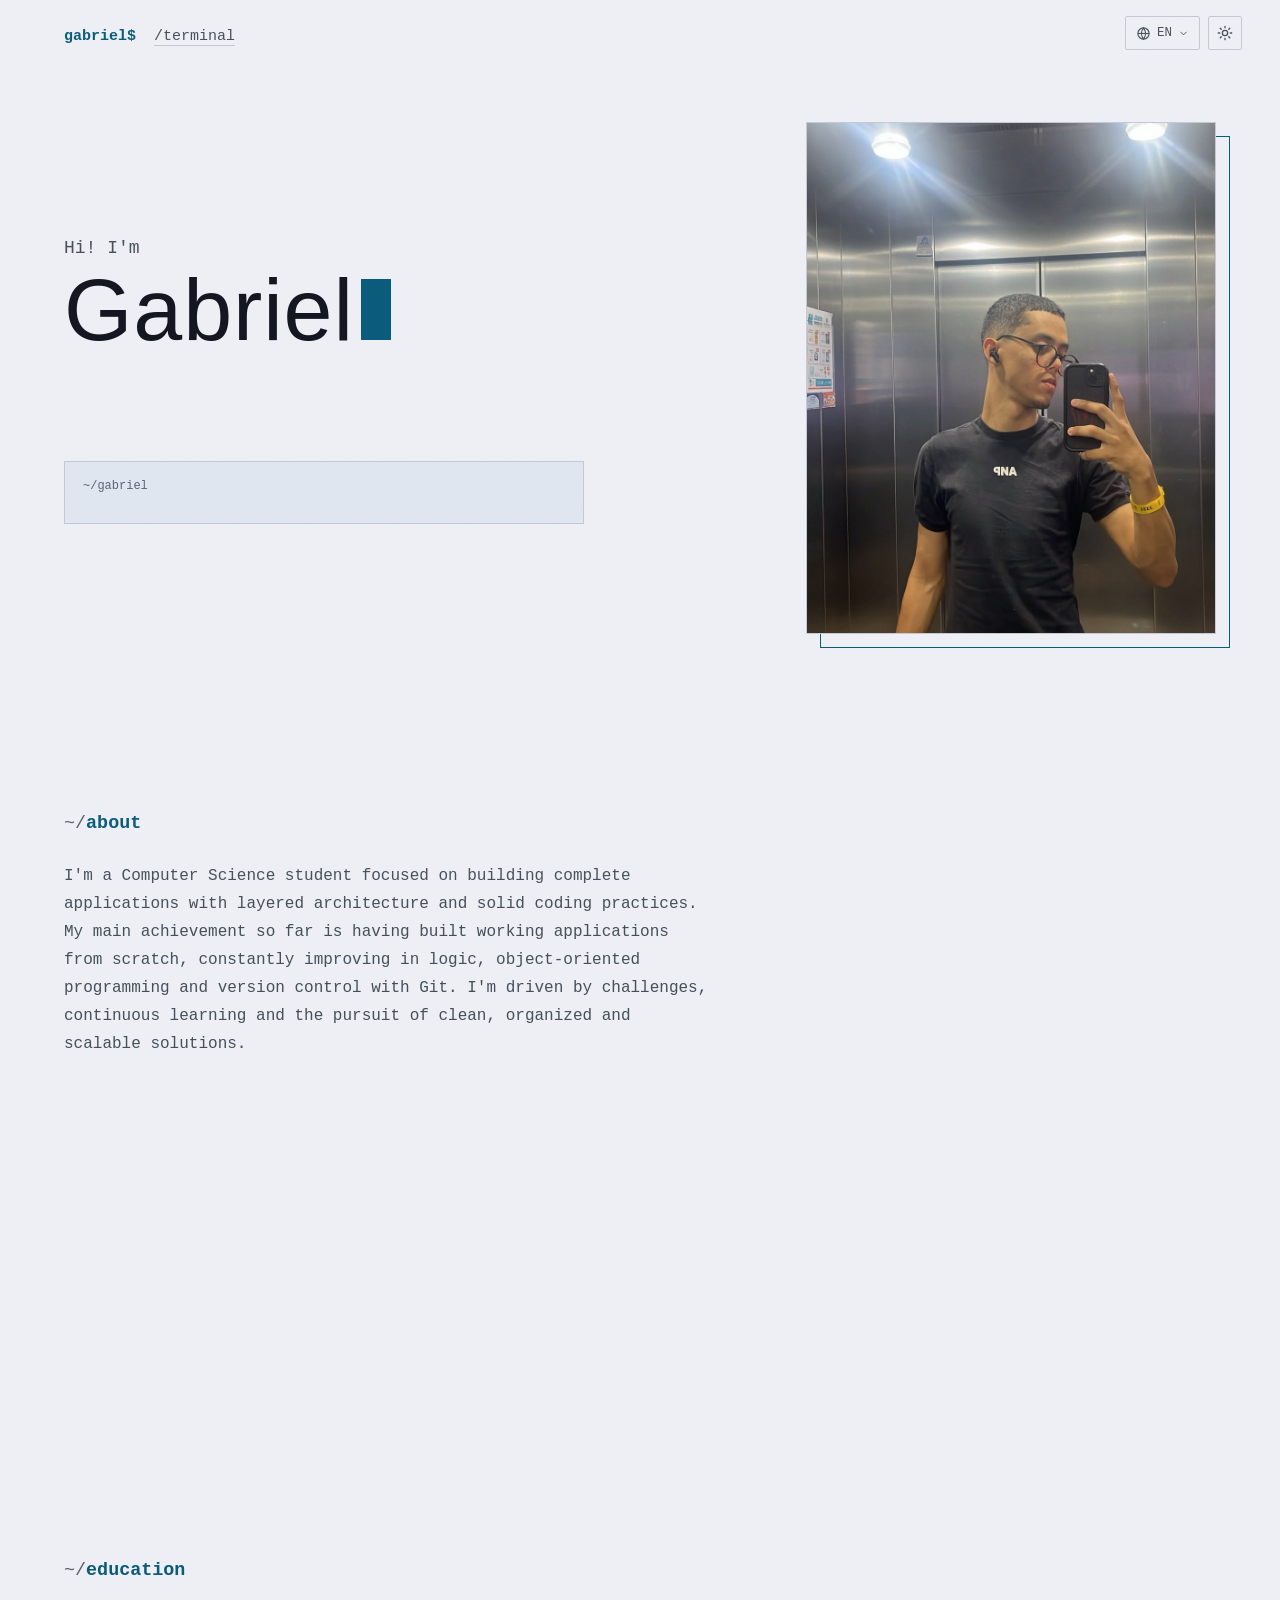
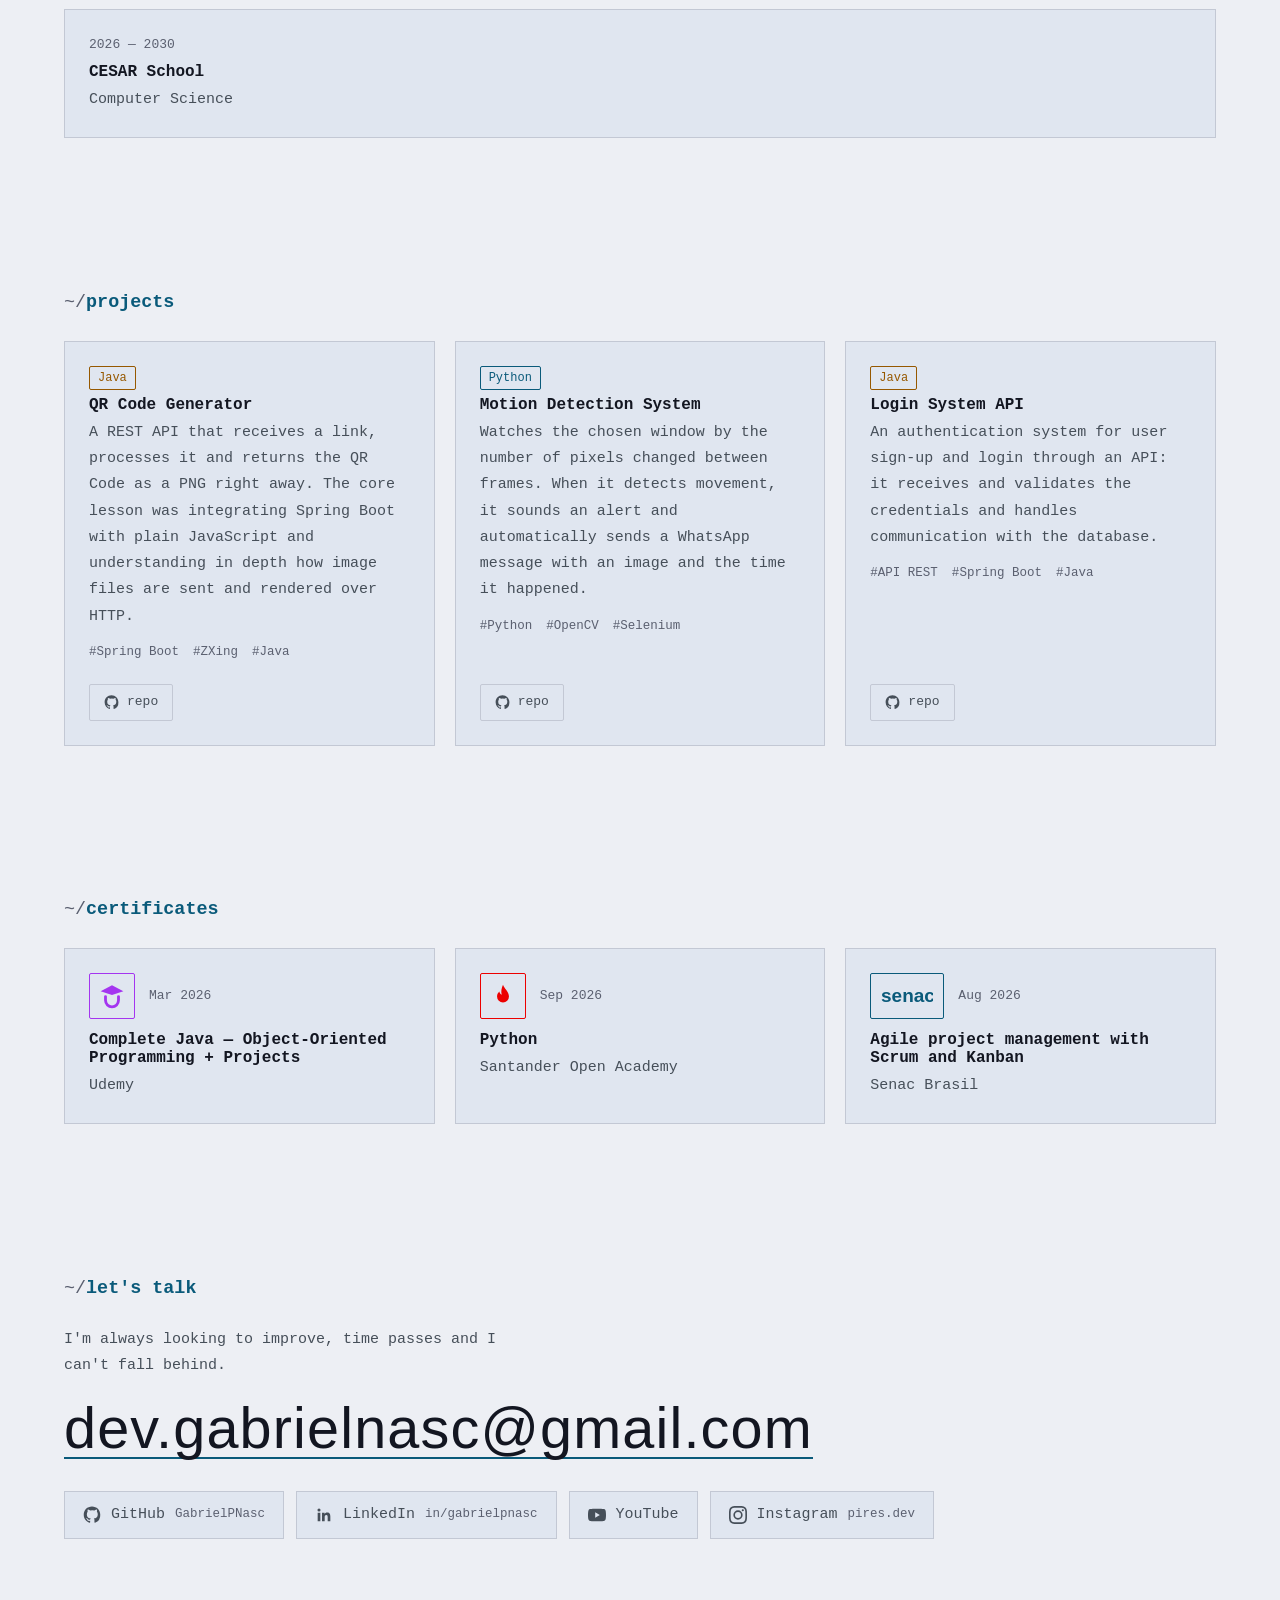
==== commit abb282a3: "aaaa" ====
--- a/index.html
+++ b/index.html
@@ -22,7 +22,7 @@
   <link rel="preconnect" href="https://fonts.googleapis.com">
   <link rel="preconnect" href="https://fonts.gstatic.com" crossorigin>
   <link href="https://fonts.googleapis.com/css2?family=Bebas+Neue&family=JetBrains+Mono:wght@400;500;700&display=swap" rel="stylesheet">
-  <link rel="stylesheet" href="css/styles.css?v=10">
+  <link rel="stylesheet" href="css/styles.css?v=14">
   <link rel="icon" type="image/png" href="assets/images-removebg-preview.png">
 
   <!-- Aplica o tema salvo antes do primeiro paint, evitando flash de tema errado -->
@@ -40,10 +40,14 @@
   <symbol id="i-in" viewBox="0 0 24 24"><path fill="currentColor" d="M20.45 20.45h-3.55v-5.57c0-1.33-.02-3.04-1.85-3.04-1.85 0-2.14 1.45-2.14 2.94v5.67H9.36V9h3.41v1.56h.05c.47-.9 1.63-1.85 3.36-1.85 3.6 0 4.27 2.37 4.27 5.45v6.29zM5.34 7.43a2.06 2.06 0 1 1 0-4.12 2.06 2.06 0 0 1 0 4.12zM7.11 20.45H3.56V9h3.55v11.45z"/></symbol>
   <symbol id="i-yt" viewBox="0 0 24 24"><path fill="currentColor" d="M23.5 6.2a3 3 0 0 0-2.1-2.1C19.5 3.6 12 3.6 12 3.6s-7.5 0-9.4.5A3 3 0 0 0 .5 6.2C0 8.1 0 12 0 12s0 3.9.5 5.8a3 3 0 0 0 2.1 2.1c1.9.5 9.4.5 9.4.5s7.5 0 9.4-.5a3 3 0 0 0 2.1-2.1c.5-1.9.5-5.8.5-5.8s0-3.9-.5-5.8zM9.6 15.6V8.4l6.2 3.6-6.2 3.6z"/></symbol>
   <symbol id="i-ig" viewBox="0 0 24 24"><path fill="currentColor" d="M12 2.2c3.2 0 3.6 0 4.8.1 3.3.1 4.8 1.7 4.9 4.9.1 1.3.1 1.6.1 4.8s0 3.6-.1 4.8c-.1 3.2-1.7 4.8-4.9 4.9-1.3.1-1.6.1-4.8.1s-3.6 0-4.8-.1c-3.3-.1-4.8-1.7-4.9-4.9C2.2 15.6 2.2 15.2 2.2 12s0-3.6.1-4.8C2.4 3.9 4 2.4 7.2 2.3 8.4 2.2 8.8 2.2 12 2.2zM12 0C8.7 0 8.3 0 7.1.1 2.7.3.3 2.7.1 7.1 0 8.3 0 8.7 0 12s0 3.7.1 4.9c.2 4.4 2.6 6.8 7 7C8.3 24 8.7 24 12 24s3.7 0 4.9-.1c4.4-.2 6.8-2.6 7-7 .1-1.2.1-1.6.1-4.9s0-3.7-.1-4.9c-.2-4.4-2.6-6.8-7-7C15.7 0 15.3 0 12 0zm0 5.8a6.2 6.2 0 1 0 0 12.4 6.2 6.2 0 0 0 0-12.4zM12 16a4 4 0 1 1 0-8 4 4 0 0 1 0 8zm6.4-11.8a1.4 1.4 0 1 0 0 2.9 1.4 1.4 0 0 0 0-2.9z"/></symbol>
+  <!-- logos simplificados dos certificados -->
+  <symbol id="i-udemy" viewBox="0 0 24 24"><path fill="currentColor" d="M12 2 1.5 7.5 12 11l10.5-3.5z"/><path fill="none" stroke="currentColor" stroke-width="2.6" stroke-linecap="round" d="M6 12.5V16a6 6 0 0 0 12 0v-3.5"/></symbol>
+  <symbol id="i-santander" viewBox="0 0 24 24"><path fill="currentColor" d="M12 1.5c.8 3.2 5.5 6.2 5.5 11a5.5 5.5 0 0 1-11 0c0-2.2 1-3.6 2.2-4.6.2 1.6 1 2.6 2.1 3C10 7.8 10.6 4.4 12 1.5z"/></symbol>
+  <symbol id="i-senac" viewBox="0 0 52 20"><text x="0" y="16" font-family="Arial,Helvetica,sans-serif" font-size="19" font-weight="700" fill="currentColor">senac</text></symbol>
 </svg>
 
 <header class="top">
-  <a class="top__brand" href="#top">gabriel$</a>
+  <a class="top__brand" href="#top">gabriel$</a><a class="top__link" href="terminal.html">/terminal</a>
   <div class="top__actions">
     <div class="lang-picker" id="lang-picker">
       <button type="button" class="lang-toggle" id="lang-toggle" aria-expanded="false" aria-haspopup="true" aria-controls="lang-menu" aria-label="Choose language" title="Choose language" data-i18n-aria-label="action.language" data-i18n-title="action.language">
@@ -93,9 +97,11 @@
     <h2 class="sec__title" id="about-heading" data-i18n="about.title">About</h2>
     <div class="about">
       <p data-i18n="about.text">I'm a Computer Science student focused on building complete applications with layered architecture and solid coding practices. My main achievement so far is having built working applications from scratch, constantly improving in logic, object-oriented programming and version control with Git. I'm driven by challenges, continuous learning and the pursuit of clean, organized and scalable solutions.</p>
-      <figure class="about__photo photo-slot" id="photo-about">
-        <img src="assets/about.jpeg" alt="Photo of Gabriel Nascimento" data-i18n-alt="img.name" class="photo-slot__img">
-      </figure>
+      <div class="about__photo-wrap" id="about-reveal">
+        <figure class="about__photo photo-slot" id="photo-about">
+          <img src="assets/about.jpeg" alt="Photo of Gabriel Nascimento" data-i18n-alt="img.name" class="photo-slot__img">
+        </figure>
+      </div>
     </div>
   </section>
 
@@ -135,23 +141,48 @@
         <a class="repo" href="https://github.com/GabrielPNasc/API_system_login" target="_blank" rel="noopener noreferrer" aria-label="View the Login System API repository on GitHub" data-i18n-aria-label="projects.login.link"><svg class="ico" aria-hidden="true"><use href="#i-gh"/></svg><span>repo</span></a>
       </article>
     </div>
+
+    <h3 class="sub__title" data-i18n="projects.shots">Screenshots</h3>
+    <div class="shots" id="project-shots">
+      <figure class="shot">
+        <img src="assets/projects/qrcode.png" alt="" loading="lazy">
+        <figcaption data-i18n="projects.qrcode.title">QR Code Generator</figcaption>
+      </figure>
+      <figure class="shot">
+        <img src="assets/projects/motion.png" alt="" loading="lazy">
+        <figcaption data-i18n="projects.motion.title">Motion Detection System</figcaption>
+      </figure>
+      <figure class="shot">
+        <img src="assets/projects/login.png" alt="" loading="lazy">
+        <figcaption data-i18n="projects.login.title">Login System API</figcaption>
+      </figure>
+    </div>
   </section>
 
   <section class="sec" id="certificados" aria-labelledby="certs-heading">
     <h2 class="sec__title" id="certs-heading" data-i18n="certs.title">Certificates</h2>
     <div class="cards">
       <article class="card">
-        <span class="card__meta" data-i18n="certs.java.date">Mar 2026</span>
+        <div class="card__head">
+          <span class="issuer issuer--udemy" aria-hidden="true"><svg aria-hidden="true" focusable="false"><use href="#i-udemy"/></svg></span>
+          <span class="card__meta" data-i18n="certs.java.date">Mar 2026</span>
+        </div>
         <h3 class="card__title" data-i18n="certs.java.title">Complete Java — Object-Oriented Programming + Projects</h3>
         <p class="card__sub">Udemy</p>
       </article>
       <article class="card">
-        <span class="card__meta" data-i18n="certs.python.date">Sep 2026</span>
+        <div class="card__head">
+          <span class="issuer issuer--santander" aria-hidden="true"><svg aria-hidden="true" focusable="false"><use href="#i-santander"/></svg></span>
+          <span class="card__meta" data-i18n="certs.python.date">Sep 2026</span>
+        </div>
         <h3 class="card__title">Python</h3>
         <p class="card__sub">Santander Open Academy</p>
       </article>
       <article class="card">
-        <span class="card__meta" data-i18n="certs.scrum.date">Aug 2026</span>
+        <div class="card__head">
+          <span class="issuer issuer--senac" aria-hidden="true"><svg aria-hidden="true" focusable="false"><use href="#i-senac"/></svg></span>
+          <span class="card__meta" data-i18n="certs.scrum.date">Aug 2026</span>
+        </div>
         <h3 class="card__title" data-i18n="certs.scrum.title">Agile project management with Scrum and Kanban</h3>
         <p class="card__sub">Senac Brasil</p>
       </article>
@@ -172,6 +203,6 @@
 
 </main>
 
-<script src="js/main.js?v=10" defer></script>
+<script src="js/main.js?v=14" defer></script>
 </body>
 </html>
--- a/css/styles.css
+++ b/css/styles.css
@@ -37,6 +37,8 @@
 /* topo: so o nome (solto, sem barra) e, separados, os botoes fixos no canto */
 .top{padding:24px var(--pad) 0}
 .top__brand{display:inline-block;color:var(--accent);text-decoration:none;font-weight:700;font-size:15px}
+.top__link{margin-left:18px;color:var(--soft);font-size:15px;text-decoration:none;border-bottom:1px solid var(--line);transition:color .2s,border-color .2s}
+.top__link:hover{color:var(--accent);border-bottom-color:var(--accent)}
 .top__actions{position:fixed;top:16px;right:clamp(16px,3vw,40px);z-index:50;display:flex;align-items:center;gap:8px}
 
 .lang-picker{position:relative}
@@ -96,7 +98,7 @@
   .hero__photo{animation:photo-in .9s cubic-bezier(.2,.7,.2,1) both,photo-float 6s ease-in-out 1s infinite}
 }
 
-/* terminal */
+/* terminal do hero */
 .term{max-width:520px;border:1px solid var(--line);background:var(--panel);padding:14px 18px 16px}
 .term__title{margin:0 0 10px;font-size:12px;color:var(--faint)}
 .term__step{margin:0}
@@ -122,9 +124,31 @@
 .sec{padding:clamp(40px,6vw,80px) 0}
 .sec__title{margin:0 0 28px;font:700 1.15rem var(--mono);color:var(--accent);text-transform:lowercase}
 .sec__title::before{content:"~/";color:var(--faint);font-weight:400}
-.about{display:grid;grid-template-columns:minmax(0,1fr) clamp(220px,24vw,340px);gap:clamp(32px,5vw,72px);align-items:start}
+.sub__title{margin:clamp(40px,5vw,64px) 0 20px;font:700 .95rem var(--mono);color:var(--soft);text-transform:lowercase}
+.sub__title::before{content:"# ";color:var(--faint);font-weight:400}
+
+/* sobre: texto + foto grande */
+.about{display:grid;grid-template-columns:minmax(0,1fr) clamp(280px,34vw,520px);gap:clamp(32px,5vw,72px);align-items:start}
 .about p{margin:0;max-width:68ch;color:var(--soft);font-size:16px}
-.about__photo{margin:0;aspect-ratio:4/5;overflow:hidden;border:1px solid var(--line);background:var(--panel)}
+
+/* foto do Sobre */
+.about__photo-wrap{position:relative}
+.about__photo{position:relative;z-index:1;margin:0;aspect-ratio:4/5;overflow:hidden;border:1px solid var(--line);background:var(--panel)}
+.about__photo-wrap::before{content:"";position:absolute;inset:0;border:1px solid var(--accent);z-index:0}
+
+/* a foto se revela quando entra na tela */
+@media (scripting: enabled) and (prefers-reduced-motion: no-preference){
+  .about__photo{clip-path:inset(0 0 100% 0);transition:clip-path 1s cubic-bezier(.2,.7,.2,1)}
+  .about__photo .photo-slot__img{transform:scale(1.3);transition:transform 1.4s cubic-bezier(.2,.7,.2,1)}
+  .about__photo-wrap::before{opacity:0;transition:transform .9s cubic-bezier(.2,.7,.2,1) .35s,opacity .5s ease .35s}
+  .about__photo-wrap.is-in .about__photo{clip-path:inset(0)}
+  .about__photo-wrap.is-in .about__photo .photo-slot__img{transform:none}
+  .about__photo-wrap.is-in::before{opacity:1;transform:translate(14px,14px)}
+  .about__photo-wrap.is-in{animation:photo-float 6s ease-in-out 1.4s infinite}
+}
+@media (prefers-reduced-motion: reduce){
+  .about__photo-wrap::before{transform:translate(14px,14px)}
+}
 
 /* cards */
 .cards{display:grid;grid-template-columns:repeat(auto-fit,minmax(min(100%,300px),1fr));gap:20px}
@@ -143,6 +167,24 @@
 .repo:hover{color:var(--accent);border-color:var(--accent)}
 .repo .ico{width:15px;height:15px}
 
+/* logos de quem emitiu o certificado */
+.card__head{display:flex;align-items:center;gap:14px;margin-bottom:6px}
+.issuer{display:grid;place-items:center;width:46px;height:46px;border:1px solid currentColor;border-radius:2px}
+.issuer svg{width:26px;height:26px}
+.issuer--udemy{color:#a435f0}
+.issuer--santander{color:#ec0000}
+.issuer--senac{width:auto;min-width:46px;padding:0 10px;color:var(--accent)}
+.issuer--senac svg{width:52px;height:20px}
+
+/* galeria de capturas dos projetos */
+.shots{display:grid;grid-template-columns:repeat(auto-fit,minmax(min(100%,300px),1fr));gap:20px}
+.shot{margin:0;border:1px solid var(--line);background:var(--panel);overflow:hidden;transition:border-color .2s,transform .2s}
+.shot[hidden]{display:none}
+.shot:hover{border-color:var(--accent);transform:translateY(-3px)}
+.shot img{width:100%;aspect-ratio:16/10;object-fit:cover;transition:transform .6s cubic-bezier(.2,.7,.2,1)}
+.shot:hover img{transform:scale(1.05)}
+.shot figcaption{padding:12px 16px;color:var(--soft);font-size:13px;border-top:1px solid var(--line)}
+
 /* contato */
 .contact{padding:clamp(40px,6vw,80px) 0 clamp(64px,9vw,120px)}
 .contact__text{margin:0 0 20px;color:var(--soft);max-width:48ch}
@@ -154,12 +196,36 @@
 .social .ico{width:18px;height:18px}
 .social small{font-size:12.5px;color:var(--faint)}
 
+/* pagina /terminal */
+.term-page{padding:clamp(24px,5vw,56px) 0 clamp(56px,8vw,104px)}
+.term-page__intro{margin:0 0 20px;color:var(--soft);max-width:64ch}
+.tty{display:flex;flex-direction:column;border:1px solid var(--line);background:var(--panel);transition:border-color .2s}
+.tty:focus-within{border-color:var(--accent)}
+.tty__bar{display:flex;align-items:center;gap:12px;padding:10px 16px;border-bottom:1px solid var(--line);color:var(--faint);font-size:12.5px}
+.tty__dots{display:flex;gap:6px}
+.tty__dots i{display:block;width:9px;height:9px;border-radius:50%;background:var(--line)}
+.tty__screen{height:clamp(420px,66vh,760px);overflow-y:auto;padding:18px 20px;font-size:14.5px;line-height:1.7;cursor:text;overscroll-behavior:contain}
+.tty__line{margin:0;white-space:pre-wrap;overflow-wrap:anywhere;color:var(--soft)}
+.tty__line a{color:var(--accent);text-decoration:none;border-bottom:1px solid var(--line)}
+.tty__line a:hover{border-bottom-color:var(--accent)}
+.t-acc{color:var(--accent)}
+.t-amb{color:var(--amber)}
+.t-dim{color:var(--faint)}
+.t-ink{color:var(--ink)}
+.tty__row{display:flex;align-items:center;gap:8px;margin-top:2px}
+.tty__prompt{color:var(--accent);white-space:nowrap}
+.tty__input{flex:1;min-width:0;padding:0;border:0;background:transparent;color:var(--ink);font:inherit;caret-color:var(--accent);outline:none}
+.tty__chips{display:flex;flex-wrap:wrap;gap:8px;padding:12px 16px;border-top:1px solid var(--line)}
+.tty__chip{padding:4px 12px;border:1px solid var(--line);border-radius:2px;background:transparent;color:var(--soft);font:12.5px var(--mono);cursor:pointer;transition:border-color .2s,color .2s}
+.tty__chip:hover{border-color:var(--accent);color:var(--accent)}
+
 @media (max-width:820px){
   .hero{grid-template-columns:1fr;gap:40px}
   .hero__photo-wrap{max-width:320px}
   .hero__photo-wrap::before{inset:10px -10px -10px 10px}
   .about{grid-template-columns:1fr}
-  .about__photo{max-width:260px}
+  .about__photo-wrap{max-width:360px;margin-right:14px}
+  .tty__screen{font-size:16px;padding:14px}
   body::after{display:none}
 }
 @media (max-width:560px){
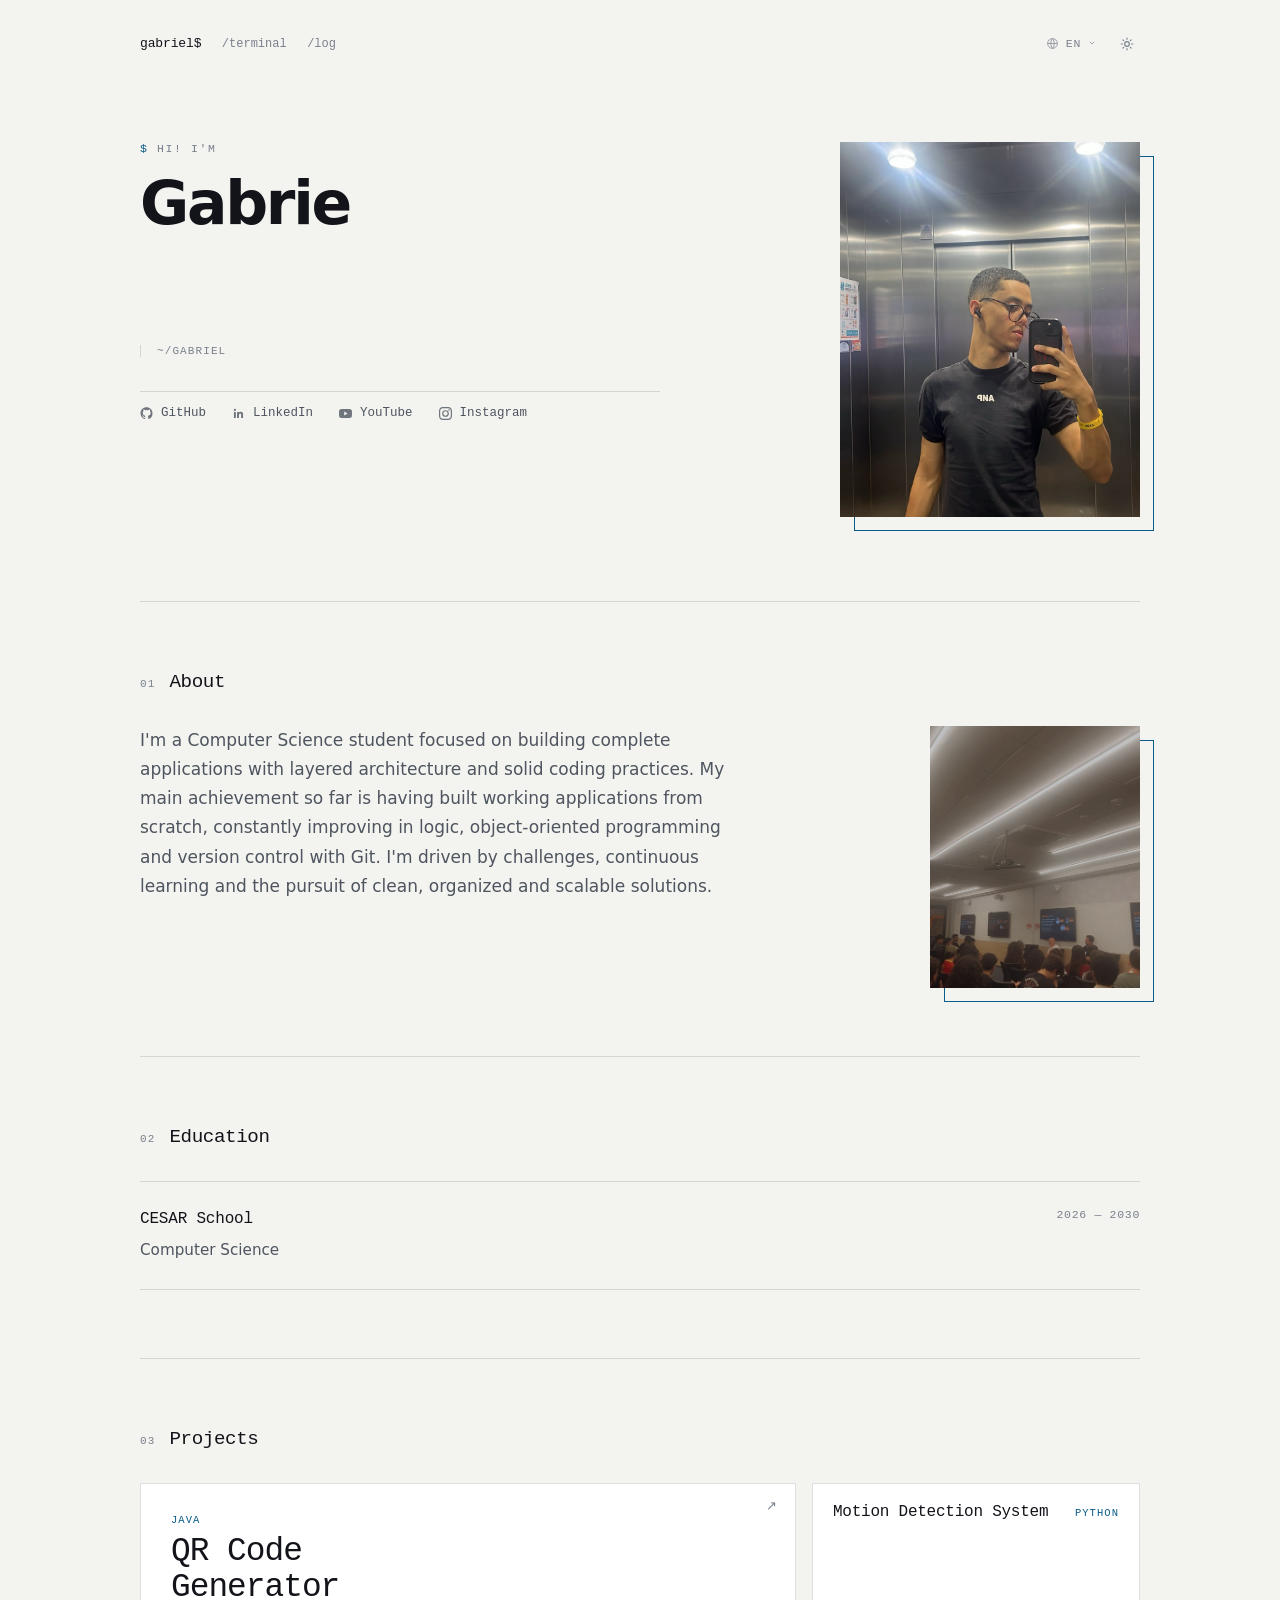
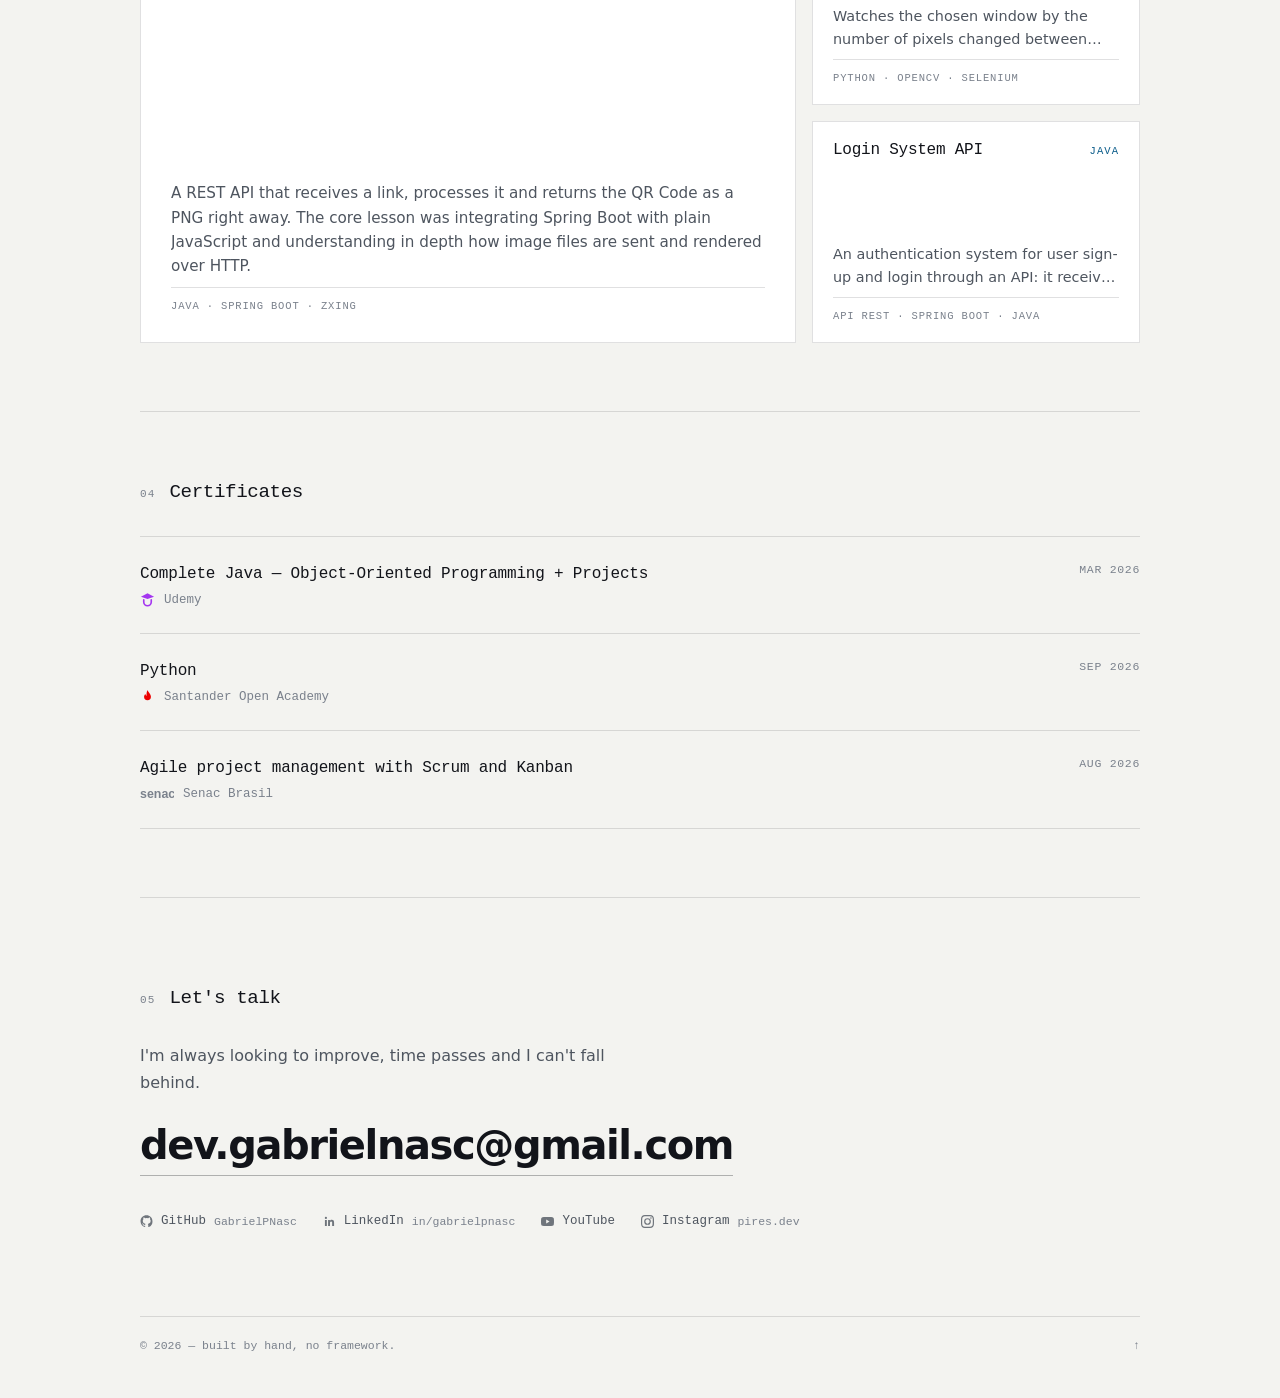
==== commit a58c5f9e: "aaaa" ====
--- a/index.html
+++ b/index.html
@@ -16,13 +16,13 @@
                  base-uri 'self';
                  frame-ancestors 'none';">
   <meta name="referrer" content="strict-origin-when-cross-origin">
-  <meta name="theme-color" content="#edeff4" media="(prefers-color-scheme: light)">
-  <meta name="theme-color" content="#0d1220" media="(prefers-color-scheme: dark)">
+  <meta name="theme-color" content="#f3f3f0" media="(prefers-color-scheme: light)">
+  <meta name="theme-color" content="#0b0c0e" media="(prefers-color-scheme: dark)">
 
   <link rel="preconnect" href="https://fonts.googleapis.com">
   <link rel="preconnect" href="https://fonts.gstatic.com" crossorigin>
-  <link href="https://fonts.googleapis.com/css2?family=Bebas+Neue&family=JetBrains+Mono:wght@400;500;700&display=swap" rel="stylesheet">
-  <link rel="stylesheet" href="css/styles.css?v=14">
+  <link href="https://fonts.googleapis.com/css2?family=JetBrains+Mono:wght@400;500&family=Onest:wght@400;500;600&display=swap" rel="stylesheet">
+  <link rel="stylesheet" href="css/styles.css?v=27">
   <link rel="icon" type="image/png" href="assets/images-removebg-preview.png">
 
   <!-- Aplica o tema salvo antes do primeiro paint, evitando flash de tema errado -->
@@ -47,7 +47,10 @@
 </svg>
 
 <header class="top">
-  <a class="top__brand" href="#top">gabriel$</a><a class="top__link" href="terminal.html">/terminal</a>
+  <a class="top__brand" href="#top">gabriel$</a>
+  <a class="top__link" href="terminal.html">/terminal</a>
+  <a class="top__link" href="log.html">/log</a>
+
   <div class="top__actions">
     <div class="lang-picker" id="lang-picker">
       <button type="button" class="lang-toggle" id="lang-toggle" aria-expanded="false" aria-haspopup="true" aria-controls="lang-menu" aria-label="Choose language" title="Choose language" data-i18n-aria-label="action.language" data-i18n-title="action.language">
@@ -73,9 +76,9 @@
 <main class="wrap">
 
   <section class="hero">
-    <div>
+    <div class="hero__text">
       <p class="hero__hi" data-i18n="hero.hi">Hi! I'm</p>
-      <h1 class="hero__name"><span>Gabriel</span><span>Nascimento</span></h1>
+      <h1 class="hero__name"><span>Gabriel</span><span>Nascimento</span><img class="hero__smiley" src="assets/emoji.png" alt="" aria-hidden="true" width="176" height="188" decoding="async"></h1>
       <div class="term">
         <p class="term__title">~/gabriel</p>
         <div class="term__step"><p class="term__line"><span class="term__prompt">$</span><span class="term__cmd" data-cmd="cat role.txt">cat role.txt</span><span class="term__cursor"></span></p>
@@ -85,6 +88,13 @@
         <div class="term__step"><p class="term__line"><span class="term__prompt">$</span><span class="term__cmd" data-cmd="ls stack/">ls stack/</span><span class="term__cursor"></span></p>
           <p class="term__out term__out--stagger"><span>Java</span><span>Spring Boot</span><span>Python</span></p></div>
       </div>
+
+      <div class="hero__links">
+        <a class="social" href="https://github.com/GabrielPNasc" target="_blank" rel="noopener noreferrer"><svg class="ico" aria-hidden="true"><use href="#i-gh"/></svg>GitHub</a>
+        <a class="social" href="https://www.linkedin.com/in/gabrielpnasc/" target="_blank" rel="noopener noreferrer"><svg class="ico" aria-hidden="true"><use href="#i-in"/></svg>LinkedIn</a>
+        <a class="social" href="https://www.youtube.com/channel/UCG4u3sJ6aSnnqwG2Y7sokSA" target="_blank" rel="noopener noreferrer"><svg class="ico" aria-hidden="true"><use href="#i-yt"/></svg>YouTube</a>
+        <a class="social" href="https://www.instagram.com/pires.dev/" target="_blank" rel="noopener noreferrer"><svg class="ico" aria-hidden="true"><use href="#i-ig"/></svg>Instagram</a>
+      </div>
     </div>
     <div class="hero__photo-wrap" id="photo-tilt">
       <figure class="hero__photo photo-slot" id="photo-main">
@@ -94,7 +104,10 @@
   </section>
 
   <section class="sec" id="sobre" aria-labelledby="about-heading">
-    <h2 class="sec__title" id="about-heading" data-i18n="about.title">About</h2>
+    <div class="sec__head">
+      <span class="sec__num" aria-hidden="true">01</span>
+      <h2 class="sec__title" id="about-heading" data-i18n="about.title">About</h2>
+    </div>
     <div class="about">
       <p data-i18n="about.text">I'm a Computer Science student focused on building complete applications with layered architecture and solid coding practices. My main achievement so far is having built working applications from scratch, constantly improving in logic, object-oriented programming and version control with Git. I'm driven by challenges, continuous learning and the pursuit of clean, organized and scalable solutions.</p>
       <div class="about__photo-wrap" id="about-reveal">
@@ -106,91 +119,114 @@
   </section>
 
   <section class="sec" id="formacao" aria-labelledby="education-heading">
-    <h2 class="sec__title" id="education-heading" data-i18n="education.title">Education</h2>
-    <div class="cards">
-      <article class="card">
-        <span class="card__meta">2026 — 2030</span>
-        <h3 class="card__title">CESAR School</h3>
-        <p class="card__sub" data-i18n="education.course">Computer Science</p>
-      </article>
-    </div>
+    <div class="sec__head">
+      <span class="sec__num" aria-hidden="true">02</span>
+      <h2 class="sec__title" id="education-heading" data-i18n="education.title">Education</h2>
+    </div>
+    <ul class="rows">
+      <li class="row">
+        <div class="row__main">
+          <h3 class="row__title">CESAR School</h3>
+          <p class="row__text" data-i18n="education.course">Computer Science</p>
+        </div>
+        <span class="row__meta">2026 — 2030</span>
+      </li>
+    </ul>
   </section>
 
   <section class="sec" id="projetos" aria-labelledby="projects-heading">
-    <h2 class="sec__title" id="projects-heading" data-i18n="projects.title">Projects</h2>
-    <div class="cards">
-      <article class="card">
-        <span class="tag tag--java">Java</span>
-        <h3 class="card__title" data-i18n="projects.qrcode.title">QR Code Generator</h3>
-        <p class="card__text" data-i18n="projects.qrcode.text">A REST API that receives a link, processes it and returns the QR Code as a PNG right away. The core lesson was integrating Spring Boot with plain JavaScript and understanding in depth how image files are sent and rendered over HTTP.</p>
-        <div class="chips" role="group" aria-label="Technologies used" data-i18n-aria-label="projects.stack"><span>Spring Boot</span><span>ZXing</span><span>Java</span></div>
-        <a class="repo" href="https://github.com/GabrielPNasc/Gerador-de-QRCode" target="_blank" rel="noopener noreferrer" aria-label="View the QR Code Generator repository on GitHub" data-i18n-aria-label="projects.qrcode.link"><svg class="ico" aria-hidden="true"><use href="#i-gh"/></svg><span>repo</span></a>
-      </article>
-      <article class="card">
-        <span class="tag tag--python">Python</span>
-        <h3 class="card__title" data-i18n="projects.motion.title">Motion Detection System</h3>
-        <p class="card__text" data-i18n="projects.motion.text">Watches the chosen window by the number of pixels changed between frames. When it detects movement, it sounds an alert and automatically sends a WhatsApp message with an image and the time it happened.</p>
-        <div class="chips" role="group" aria-label="Technologies used" data-i18n-aria-label="projects.stack"><span>Python</span><span>OpenCV</span><span>Selenium</span></div>
-        <a class="repo" href="https://github.com/GabrielPNasc/Sistema-de-Detectacao-de-movimento" target="_blank" rel="noopener noreferrer" aria-label="View the Motion Detection System repository on GitHub" data-i18n-aria-label="projects.motion.link"><svg class="ico" aria-hidden="true"><use href="#i-gh"/></svg><span>repo</span></a>
-      </article>
-      <article class="card">
-        <span class="tag tag--java">Java</span>
-        <h3 class="card__title" data-i18n="projects.login.title">Login System API</h3>
-        <p class="card__text" data-i18n="projects.login.text">An authentication system for user sign-up and login through an API: it receives and validates the credentials and handles communication with the database.</p>
-        <div class="chips" role="group" aria-label="Technologies used" data-i18n-aria-label="projects.stack"><span>API REST</span><span>Spring Boot</span><span>Java</span></div>
-        <a class="repo" href="https://github.com/GabrielPNasc/API_system_login" target="_blank" rel="noopener noreferrer" aria-label="View the Login System API repository on GitHub" data-i18n-aria-label="projects.login.link"><svg class="ico" aria-hidden="true"><use href="#i-gh"/></svg><span>repo</span></a>
-      </article>
-    </div>
-
-    <h3 class="sub__title" data-i18n="projects.shots">Screenshots</h3>
-    <div class="shots" id="project-shots">
-      <figure class="shot">
-        <img src="assets/projects/qrcode.png" alt="" loading="lazy">
-        <figcaption data-i18n="projects.qrcode.title">QR Code Generator</figcaption>
-      </figure>
-      <figure class="shot">
-        <img src="assets/projects/motion.png" alt="" loading="lazy">
-        <figcaption data-i18n="projects.motion.title">Motion Detection System</figcaption>
-      </figure>
-      <figure class="shot">
-        <img src="assets/projects/login.png" alt="" loading="lazy">
-        <figcaption data-i18n="projects.login.title">Login System API</figcaption>
-      </figure>
+    <div class="sec__head">
+      <span class="sec__num" aria-hidden="true">03</span>
+      <h2 class="sec__title" id="projects-heading" data-i18n="projects.title">Projects</h2>
+    </div>
+
+    <div class="proj">
+      <a class="proj__feature" href="https://github.com/GabrielPNasc/Gerador-de-QRCode" target="_blank" rel="noopener noreferrer" aria-label="View the QR Code Generator repository on GitHub" data-i18n-aria-label="projects.qrcode.link">
+        <span class="proj__go" aria-hidden="true">↗</span>
+        <span class="proj__body">
+          <span class="proj__head">
+            <span class="proj__kind">Java</span>
+            <span class="proj__name" data-i18n="projects.qrcode.title">QR Code Generator</span>
+          </span>
+          <span class="proj__foot">
+            <span class="proj__desc" data-i18n="projects.qrcode.text">A REST API that receives a link, processes it and returns the QR Code as a PNG right away. The core lesson was integrating Spring Boot with plain JavaScript and understanding in depth how image files are sent and rendered over HTTP.</span>
+            <span class="proj__stack">Java · Spring Boot · ZXing</span>
+          </span>
+        </span>
+      </a>
+
+      <ul class="proj__list">
+        <li>
+          <a class="proj__card" href="https://github.com/GabrielPNasc/Sistema-de-Detectacao-de-movimento" target="_blank" rel="noopener noreferrer" aria-label="View the Motion Detection System repository on GitHub" data-i18n-aria-label="projects.motion.link">
+            <span class="proj__body">
+              <span class="proj__head">
+                <span class="proj__row">
+                  <span class="proj__name" data-i18n="projects.motion.title">Motion Detection System</span>
+                  <span class="proj__kind">Python</span>
+                </span>
+              </span>
+              <span class="proj__foot">
+                <span class="proj__desc" data-i18n="projects.motion.text">Watches the chosen window by the number of pixels changed between frames. When it detects movement, it sounds an alert and automatically sends a WhatsApp message with an image and the time it happened.</span>
+                <span class="proj__stack">Python · OpenCV · Selenium</span>
+              </span>
+            </span>
+          </a>
+        </li>
+        <li>
+          <a class="proj__card" href="https://github.com/GabrielPNasc/API_system_login" target="_blank" rel="noopener noreferrer" aria-label="View the Login System API repository on GitHub" data-i18n-aria-label="projects.login.link">
+            <span class="proj__body">
+              <span class="proj__head">
+                <span class="proj__row">
+                  <span class="proj__name" data-i18n="projects.login.title">Login System API</span>
+                  <span class="proj__kind">Java</span>
+                </span>
+              </span>
+              <span class="proj__foot">
+                <span class="proj__desc" data-i18n="projects.login.text">An authentication system for user sign-up and login through an API: it receives and validates the credentials and handles communication with the database.</span>
+                <span class="proj__stack">API REST · Spring Boot · Java</span>
+              </span>
+            </span>
+          </a>
+        </li>
+      </ul>
     </div>
   </section>
 
   <section class="sec" id="certificados" aria-labelledby="certs-heading">
-    <h2 class="sec__title" id="certs-heading" data-i18n="certs.title">Certificates</h2>
-    <div class="cards">
-      <article class="card">
-        <div class="card__head">
-          <span class="issuer issuer--udemy" aria-hidden="true"><svg aria-hidden="true" focusable="false"><use href="#i-udemy"/></svg></span>
-          <span class="card__meta" data-i18n="certs.java.date">Mar 2026</span>
-        </div>
-        <h3 class="card__title" data-i18n="certs.java.title">Complete Java — Object-Oriented Programming + Projects</h3>
-        <p class="card__sub">Udemy</p>
-      </article>
-      <article class="card">
-        <div class="card__head">
-          <span class="issuer issuer--santander" aria-hidden="true"><svg aria-hidden="true" focusable="false"><use href="#i-santander"/></svg></span>
-          <span class="card__meta" data-i18n="certs.python.date">Sep 2026</span>
-        </div>
-        <h3 class="card__title">Python</h3>
-        <p class="card__sub">Santander Open Academy</p>
-      </article>
-      <article class="card">
-        <div class="card__head">
-          <span class="issuer issuer--senac" aria-hidden="true"><svg aria-hidden="true" focusable="false"><use href="#i-senac"/></svg></span>
-          <span class="card__meta" data-i18n="certs.scrum.date">Aug 2026</span>
-        </div>
-        <h3 class="card__title" data-i18n="certs.scrum.title">Agile project management with Scrum and Kanban</h3>
-        <p class="card__sub">Senac Brasil</p>
-      </article>
-    </div>
+    <div class="sec__head">
+      <span class="sec__num" aria-hidden="true">04</span>
+      <h2 class="sec__title" id="certs-heading" data-i18n="certs.title">Certificates</h2>
+    </div>
+    <ul class="rows">
+      <li class="row">
+        <div class="row__main">
+          <h3 class="row__title" data-i18n="certs.java.title">Complete Java — Object-Oriented Programming + Projects</h3>
+          <p class="row__sub"><span class="issuer issuer--udemy" aria-hidden="true"><svg aria-hidden="true" focusable="false"><use href="#i-udemy"/></svg></span>Udemy</p>
+        </div>
+        <span class="row__meta" data-i18n="certs.java.date">Mar 2026</span>
+      </li>
+      <li class="row">
+        <div class="row__main">
+          <h3 class="row__title">Python</h3>
+          <p class="row__sub"><span class="issuer issuer--santander" aria-hidden="true"><svg aria-hidden="true" focusable="false"><use href="#i-santander"/></svg></span>Santander Open Academy</p>
+        </div>
+        <span class="row__meta" data-i18n="certs.python.date">Sep 2026</span>
+      </li>
+      <li class="row">
+        <div class="row__main">
+          <h3 class="row__title" data-i18n="certs.scrum.title">Agile project management with Scrum and Kanban</h3>
+          <p class="row__sub"><span class="issuer issuer--senac" aria-hidden="true"><svg aria-hidden="true" focusable="false"><use href="#i-senac"/></svg></span>Senac Brasil</p>
+        </div>
+        <span class="row__meta" data-i18n="certs.scrum.date">Aug 2026</span>
+      </li>
+    </ul>
   </section>
 
   <section class="contact" id="contato" aria-labelledby="contact-heading">
-    <h2 class="sec__title" id="contact-heading" data-i18n="footer.title">Let's talk</h2>
+    <div class="sec__head">
+      <span class="sec__num" aria-hidden="true">05</span>
+      <h2 class="sec__title" id="contact-heading" data-i18n="footer.title">Let's talk</h2>
+    </div>
     <p class="contact__text" data-i18n="footer.text">I'm always looking to improve, time passes and I can't fall behind.</p>
     <a class="contact__mail" href="mailto:dev.gabrielnasc@gmail.com">dev.gabrielnasc@gmail.com</a>
     <div class="socials">
@@ -201,8 +237,14 @@
     </div>
   </section>
 
+  <footer class="foot">
+    <p class="foot__note" data-i18n="footer.note">© 2026 — built by hand, no framework.</p>
+    <a class="foot__top" href="#top" aria-label="Back to top">↑</a>
+  </footer>
+
 </main>
 
+<script src="js/site-text.js" defer></script>
 <script src="js/main.js?v=14" defer></script>
 </body>
-</html>+</html>
--- a/css/styles.css
+++ b/css/styles.css
@@ -1,59 +1,186 @@
+/* ------------------------------------------------------------------
+   Gabriel Nascimento — "terminal editorial"
+
+   Regras desta folha:
+   - escuro por padrão, um acento só (o azul do gabriel$)
+   - nenhum raio de borda, nenhuma sombra, nenhum gradiente
+   - separação por linhas de 1px, não por cartões
+   - tudo alinhado à esquerda; mono só em rótulo, projeto e terminal
+   ------------------------------------------------------------------ */
+
 :root{
   color-scheme:dark;
-  --bg:#0d1220; --panel:#141b2d; --ink:#dce3f0; --soft:#9aa5bf; --faint:#7f8cab; --line:#26324c;
-  --accent:#5ca8f0; --amber:#f0b45b;
-  --display:'Bebas Neue',Impact,'Arial Narrow',sans-serif;
+
+  --bg:#0b0c0e;
+  --panel:#101215;
+
+  --ink:#e9eaec;
+  --muted:#a0a6ae;
+  --faint:#6c737d;
+
+  --line:rgba(255,255,255,.10);
+  --line-strong:rgba(255,255,255,.22);
+
+  --accent:#6fb4f5;
+  --accent-2:#e0b15c;
+
+  --sans:'Onest',ui-sans-serif,system-ui,-apple-system,'Segoe UI',Roboto,'Helvetica Neue',Arial,sans-serif;
   --mono:'JetBrains Mono',ui-monospace,SFMono-Regular,Menlo,Consolas,monospace;
-  --pad:clamp(20px,5vw,96px);
-}
+
+  --col:1080px;
+  --pad:clamp(20px,4vw,40px);
+  --ease:cubic-bezier(.2,.7,.2,1);
+}
+
 :root[data-theme="light"]{
   color-scheme:light;
-  --bg:#edeff4; --panel:#e0e6f0; --ink:#131621; --soft:#464f59; --faint:#5b6070; --line:#c3c8d4;
-  --accent:#0a5a7a; --amber:#965800;
-}
+
+  --bg:#f3f3f0;
+  --panel:#ffffff;
+
+  --ink:#12141a;
+  --muted:#4e555f;
+  --faint:#7a818c;
+
+  --line:rgba(18,20,26,.13);
+  --line-strong:rgba(18,20,26,.30);
+
+  --accent:#0b5c8a;
+  --accent-2:#8a5a1e;
+}
+
 @media (prefers-color-scheme: light){
   :root:not([data-theme="dark"]){
     color-scheme:light;
-    --bg:#edeff4; --panel:#e0e6f0; --ink:#131621; --soft:#464f59; --faint:#5b6070; --line:#c3c8d4;
-    --accent:#0a5a7a; --amber:#965800;
+
+    --bg:#f3f3f0;
+    --panel:#ffffff;
+
+    --ink:#12141a;
+    --muted:#4e555f;
+    --faint:#7a818c;
+
+    --line:rgba(18,20,26,.13);
+    --line-strong:rgba(18,20,26,.30);
+
+    --accent:#0b5c8a;
+    --accent-2:#8a5a1e;
   }
 }
+
 *,*::before,*::after{box-sizing:border-box}
+
 html{scroll-behavior:smooth}
-body{margin:0;background:var(--bg);color:var(--ink);font-family:var(--mono);font-size:15px;line-height:1.75;-webkit-font-smoothing:antialiased;overflow-x:hidden}
+
+body{
+  margin:0;
+  background:var(--bg);
+  color:var(--ink);
+  font-family:var(--sans);
+  font-size:16px;
+  line-height:1.7;
+  -webkit-font-smoothing:antialiased;
+  text-rendering:optimizeLegibility;
+  overflow-x:hidden;
+}
+
 a{color:inherit}
 ul{margin:0;padding:0;list-style:none}
 img{max-width:100%;display:block}
+
 ::selection{background:var(--accent);color:var(--bg)}
-:focus-visible{outline:2px solid var(--accent);outline-offset:3px}
+:focus-visible{outline:1px solid var(--accent);outline-offset:3px}
+
 .visually-hidden{position:absolute;width:1px;height:1px;margin:-1px;padding:0;overflow:hidden;clip:rect(0,0,0,0);border:0}
-
-/* grao de filme: estatico, so textura (desligado no mobile) */
-body::after{content:"";position:fixed;inset:0;z-index:100;pointer-events:none;opacity:.07;mix-blend-mode:overlay;
-  background-image:url("data:image/svg+xml,%3Csvg xmlns='http://www.w3.org/2000/svg' width='160' height='160'%3E%3Cfilter id='n'%3E%3CfeTurbulence type='fractalNoise' baseFrequency='.9' numOctaves='2' stitchTiles='stitch'/%3E%3C/filter%3E%3Crect width='100%25' height='100%25' filter='url(%23n)'/%3E%3C/svg%3E")}
-
 .ico{width:1em;height:1em;flex-shrink:0}
 
-/* topo: so o nome (solto, sem barra) e, separados, os botoes fixos no canto */
-.top{padding:24px var(--pad) 0}
-.top__brand{display:inline-block;color:var(--accent);text-decoration:none;font-weight:700;font-size:15px}
-.top__link{margin-left:18px;color:var(--soft);font-size:15px;text-decoration:none;border-bottom:1px solid var(--line);transition:color .2s,border-color .2s}
-.top__link:hover{color:var(--accent);border-bottom-color:var(--accent)}
-.top__actions{position:fixed;top:16px;right:clamp(16px,3vw,40px);z-index:50;display:flex;align-items:center;gap:8px}
+/* ---------------- topo ---------------- */
+
+.top{
+  display:flex;
+  align-items:center;
+  gap:clamp(10px,1.6vw,22px);
+  max-width:var(--col);
+  margin:0 auto;
+  padding:clamp(22px,3vw,30px) var(--pad) 0;
+}
+
+.top__brand{
+  color:var(--ink);
+  font:500 13px var(--mono);
+  letter-spacing:-.01em;
+  text-decoration:none;
+}
+.top__brand:hover{color:var(--accent)}
+
+.top__link{
+  padding:0;
+  border:0;
+  color:var(--faint);
+  font:400 12px var(--mono);
+  text-decoration:none;
+  transition:color .15s;
+}
+.top__link:hover{color:var(--accent)}
+.top__link[aria-current="page"]{color:var(--ink)}
+
+.top__actions{
+  display:flex;
+  align-items:center;
+  gap:18px;
+  margin-left:auto;
+}
 
 .lang-picker{position:relative}
-.lang-toggle,.theme-toggle{display:inline-flex;align-items:center;gap:6px;height:34px;padding:0 10px;border:1px solid var(--line);border-radius:2px;background:var(--bg);color:var(--soft);font:500 12.5px var(--mono);cursor:pointer}
-.lang-toggle:hover,.theme-toggle:hover{border-color:var(--accent);color:var(--ink)}
-.lang-toggle__icon{width:15px;height:15px}
-.lang-toggle__caret{width:11px;height:11px;transition:transform .15s}
+
+.lang-toggle,.theme-toggle{
+  display:inline-flex;
+  align-items:center;
+  gap:7px;
+  height:26px;
+  padding:0;
+  border:0;
+  background:none;
+  color:var(--faint);
+  font:400 11.5px var(--mono);
+  letter-spacing:.06em;
+  text-transform:uppercase;
+  cursor:pointer;
+  transition:color .15s;
+}
+.lang-toggle:hover,.theme-toggle:hover{color:var(--ink)}
+
+.lang-toggle__icon{width:13px;height:13px;opacity:.75}
+.lang-toggle__caret{width:8px;height:8px;transition:transform .15s}
 .lang-toggle[aria-expanded="true"] .lang-toggle__caret{transform:rotate(180deg)}
-.lang-menu{position:absolute;top:calc(100% + 6px);right:0;z-index:10;min-width:160px;padding:4px;border:1px solid var(--line);border-radius:2px;background:var(--panel)}
-.lang-menu__btn{display:flex;width:100%;padding:7px 10px;border:0;border-radius:2px;background:transparent;color:var(--soft);font:13px var(--mono);text-align:left;cursor:pointer}
+
+.lang-menu{
+  position:absolute;
+  top:calc(100% + 12px);
+  right:0;
+  z-index:50;
+  min-width:158px;
+  padding:4px;
+  border:1px solid var(--line);
+  background:var(--panel);
+}
+
+.lang-menu__btn{
+  display:flex;
+  width:100%;
+  padding:7px 10px;
+  border:0;
+  background:none;
+  color:var(--muted);
+  font:400 13px var(--sans);
+  text-align:left;
+  cursor:pointer;
+}
 .lang-menu__btn:hover{background:var(--bg);color:var(--ink)}
 .lang-menu__btn[aria-current="true"]{color:var(--accent)}
-.lang-menu__btn[aria-current="true"]::after{content:"*";margin-left:auto}
-.theme-toggle{width:34px;padding:0;justify-content:center}
-.theme-toggle__icon{width:16px;height:16px}
+
+.theme-toggle{width:26px;justify-content:center}
+.theme-toggle__icon{width:14px;height:14px}
 .theme-toggle__icon--moon{display:none}
 :root[data-theme="dark"] .theme-toggle__icon--sun{display:none}
 :root[data-theme="dark"] .theme-toggle__icon--moon{display:block}
@@ -62,172 +189,811 @@
   :root:not([data-theme="light"]) .theme-toggle__icon--moon{display:block}
 }
 
-/* largura total */
-.wrap{width:100%;padding:0 var(--pad)}
-
-/* hero */
-.hero{display:grid;grid-template-columns:minmax(0,1fr) clamp(260px,32vw,440px);gap:clamp(32px,5vw,80px);align-items:center;padding:clamp(32px,6vw,72px) 0 clamp(56px,8vw,104px)}
-.hero>div{min-width:0}
-.hero__hi{margin:0 0 6px;color:var(--soft);font-size:clamp(14px,1.6vw,18px)}
-.hero__name{margin:0 0 32px;font:400 clamp(2.6rem,7vw,5.5rem)/.9 var(--display);letter-spacing:.01em}
-.hero__name span{display:block;min-height:.9em}
-
-/* esconde o nome so ate o JS comecar a digitar (sem JS, o nome aparece normal) */
+/* ---------------- coluna ---------------- */
+
+.wrap{max-width:var(--col);margin:0 auto;padding:0 var(--pad)}
+
+/* ---------------- hero ---------------- */
+
+@keyframes blink{to{visibility:hidden}}
+@keyframes rise{from{opacity:0;transform:translateY(10px)}to{opacity:1;transform:none}}
+
+.hero{
+  display:grid;
+  grid-template-columns:minmax(0,1fr) clamp(210px,25vw,300px);
+  gap:clamp(28px,5vw,64px);
+  align-items:start;
+  padding:clamp(44px,7vw,84px) 0 clamp(52px,7vw,84px);
+}
+
+.hero__text{min-width:0}
+
+.hero__hi{
+  margin:0 0 18px;
+  color:var(--faint);
+  font:400 11.5px var(--mono);
+  letter-spacing:.14em;
+  text-transform:uppercase;
+}
+.hero__hi::before{content:"$ ";color:var(--accent)}
+
+.hero__name{
+  margin:0;
+  color:var(--ink);
+  font:600 clamp(2.25rem,5.4vw,3.75rem)/1.03 var(--sans);
+  letter-spacing:-.038em;
+}
+.hero__name span{display:block;min-height:1.03em}
+
+/* esconde o nome só até o JS começar a digitar (sem JS, aparece normal) */
 @media (scripting: enabled){
   .hero__name:not(.is-ready) span{visibility:hidden}
 }
 
-/* cursor piscando na linha que esta sendo digitada; no fim fica no sobrenome */
-.hero__name span.has-cursor::after{
-  content:"";display:inline-block;width:.34em;height:.7em;margin-left:.08em;
-  background:var(--accent);
-}
+/* o emoji do fim do nome: desenho inline, entra como parte da linha */
+.hero__name span:last-of-type{display:inline-block}
+
+.hero__smiley{
+  display:none;
+  width:.8em;
+  height:auto;
+  margin-left:.12em;
+  vertical-align:-.02em;
+}
+
+.hero__name span.has-cursor + .hero__smiley{display:inline-block}
+
+.hero__photo-wrap{
+  position:relative;
+  width:100%;
+  transform:perspective(900px) rotateX(var(--rx,0deg)) rotateY(var(--ry,0deg));
+  transition:transform .25s var(--ease);
+}
+
+/* moldura deslocada atrás da foto */
+.hero__photo-wrap::before{
+  content:"";
+  position:absolute;
+  inset:14px -14px -14px 14px;
+  border:1px solid var(--accent);
+  z-index:0;
+}
+
+.hero__photo{
+  position:relative;
+  z-index:1;
+  margin:0;
+  aspect-ratio:4/5;
+  overflow:hidden;
+  background:var(--panel);
+}
+
+.photo-slot__img{
+  width:100%;
+  height:100%;
+  object-fit:cover;
+}
+
+@keyframes photo-in{
+  from{opacity:0;transform:translateY(28px) scale(.95) rotate(-2deg)}
+  to{opacity:1;transform:none}
+}
+
+@keyframes photo-float{
+  0%,100%{transform:translateY(0)}
+  50%{transform:translateY(-10px)}
+}
+
 @media (prefers-reduced-motion: no-preference){
-  .hero__name span.has-cursor::after{animation:blink 1s steps(2,start) infinite}
-}
-@keyframes blink{to{visibility:hidden}}
-
-/* foto: entra animada, flutua e inclina seguindo o mouse */
-.hero__photo-wrap{position:relative;transform:perspective(900px) rotateX(var(--rx,0deg)) rotateY(var(--ry,0deg));transition:transform .2s ease-out}
-.hero__photo-wrap::before{content:"";position:absolute;inset:14px -14px -14px 14px;border:1px solid var(--accent);z-index:0}
-.hero__photo{position:relative;z-index:1;width:100%;aspect-ratio:4/5;margin:0;overflow:hidden;border:1px solid var(--line);background:var(--panel)}
-.photo-slot__img{width:100%;height:100%;object-fit:cover}
-@keyframes photo-in{from{opacity:0;transform:translateY(28px) scale(.95) rotate(-2deg)}to{opacity:1;transform:none}}
-@keyframes photo-float{0%,100%{transform:translateY(0)}50%{transform:translateY(-10px)}}
-@media (prefers-reduced-motion: no-preference){
-  .hero__photo{animation:photo-in .9s cubic-bezier(.2,.7,.2,1) both,photo-float 6s ease-in-out 1s infinite}
-}
-
-/* terminal do hero */
-.term{max-width:520px;border:1px solid var(--line);background:var(--panel);padding:14px 18px 16px}
-.term__title{margin:0 0 10px;font-size:12px;color:var(--faint)}
+  .hero__photo{animation:photo-in .9s var(--ease) both,photo-float 6s ease-in-out 1s infinite}
+  .hero__text{animation:rise .7s var(--ease) .06s both}
+}
+
+/* ---------------- terminal do hero ---------------- */
+
+.term{
+  max-width:520px;
+  margin:clamp(26px,3.4vw,38px) 0 0;
+  padding-left:16px;
+  border-left:1px solid var(--line);
+  color:var(--muted);
+  font:400 13px/1.85 var(--mono);
+}
+
+.term__title{
+  margin:0 0 10px;
+  color:var(--faint);
+  font:400 11px var(--mono);
+  letter-spacing:.1em;
+  text-transform:uppercase;
+}
+
 .term__step{margin:0}
 .term__step.is-hidden{display:none}
+
 .term__line{margin:0;color:var(--ink)}
 .term__prompt{color:var(--accent);margin-right:8px}
-.term__out{margin:0 0 8px;color:var(--soft);display:flex;flex-wrap:wrap;gap:4px 16px}
+
+.term__out{
+  margin:0 0 10px;
+  display:flex;
+  flex-wrap:wrap;
+  gap:0 16px;
+  color:var(--muted);
+}
 .term__out[hidden]{display:none}
-.term__cursor{display:none;width:.55em;height:1.05em;margin-left:2px;vertical-align:text-bottom;background:var(--accent)}
+
+.term__cursor{
+  display:none;
+  width:.55em;
+  height:1em;
+  margin-left:3px;
+  vertical-align:-.14em;
+  background:var(--accent);
+}
 .term__step:last-child .term__cursor,.term__step.is-typing .term__cursor{display:inline-block}
-@media (prefers-reduced-motion: no-preference){.term__cursor{animation:blink 1s steps(2,start) infinite}}
-
-/* ls stack/: itens entram um por vez */
-@keyframes ls-in{from{opacity:0;transform:translateY(4px)}to{opacity:1;transform:none}}
+@media (prefers-reduced-motion: no-preference){.term__cursor{animation:blink 1.1s steps(2,start) infinite}}
+
+/* ls stack/: os itens entram um por vez */
+@keyframes ls-in{from{opacity:0;transform:translateY(3px)}to{opacity:1;transform:none}}
 @media (prefers-reduced-motion: no-preference){
-  .term.is-animating .term__out--stagger>span{animation:ls-in .35s ease both}
-  .term.is-animating .term__out--stagger>span:nth-child(1){animation-delay:.1s}
-  .term.is-animating .term__out--stagger>span:nth-child(2){animation-delay:.35s}
-  .term.is-animating .term__out--stagger>span:nth-child(3){animation-delay:.6s}
-}
-
-/* secoes (sem linhas separando) */
-.sec{padding:clamp(40px,6vw,80px) 0}
-.sec__title{margin:0 0 28px;font:700 1.15rem var(--mono);color:var(--accent);text-transform:lowercase}
-.sec__title::before{content:"~/";color:var(--faint);font-weight:400}
-.sub__title{margin:clamp(40px,5vw,64px) 0 20px;font:700 .95rem var(--mono);color:var(--soft);text-transform:lowercase}
-.sub__title::before{content:"# ";color:var(--faint);font-weight:400}
-
-/* sobre: texto + foto grande */
-.about{display:grid;grid-template-columns:minmax(0,1fr) clamp(280px,34vw,520px);gap:clamp(32px,5vw,72px);align-items:start}
-.about p{margin:0;max-width:68ch;color:var(--soft);font-size:16px}
-
-/* foto do Sobre */
+  .term.is-animating .term__out--stagger>span{animation:ls-in .32s var(--ease) both}
+  .term.is-animating .term__out--stagger>span:nth-child(1){animation-delay:.08s}
+  .term.is-animating .term__out--stagger>span:nth-child(2){animation-delay:.3s}
+  .term.is-animating .term__out--stagger>span:nth-child(3){animation-delay:.52s}
+}
+
+/* ---------------- links sociais do hero ---------------- */
+
+.hero__links{
+  display:flex;
+  flex-wrap:wrap;
+  gap:10px clamp(16px,2.4vw,26px);
+  max-width:520px;
+  margin-top:clamp(24px,3.2vw,34px);
+  padding-top:14px;
+  border-top:1px solid var(--line);
+}
+
+/* ---------------- seções ---------------- */
+
+.sec{
+  padding:clamp(42px,5.5vw,68px) 0;
+  border-top:1px solid var(--line);
+  scroll-margin-top:28px;
+}
+
+.sec__head{
+  display:flex;
+  align-items:baseline;
+  gap:14px;
+  margin-bottom:clamp(20px,3vw,32px);
+}
+
+.sec__num{
+  color:var(--faint);
+  font:400 11px var(--mono);
+  letter-spacing:.1em;
+}
+
+.sec__title{
+  margin:0;
+  color:var(--ink);
+  font:500 clamp(1rem,1.6vw,1.2rem)/1.25 var(--mono);
+  letter-spacing:-.02em;
+}
+
+.sub__title{
+  margin:clamp(30px,4vw,44px) 0 14px;
+  color:var(--faint);
+  font:400 11px var(--mono);
+  letter-spacing:.12em;
+  text-transform:uppercase;
+}
+
+/* ---------------- sobre ---------------- */
+
+.about{
+  display:grid;
+  grid-template-columns:minmax(0,58ch) clamp(150px,19vw,210px);
+  justify-content:space-between;
+  gap:clamp(24px,5vw,56px);
+  align-items:start;
+}
+
+.about p{
+  margin:0;
+  max-width:60ch;
+  color:var(--muted);
+  font-size:1.0625rem;
+  line-height:1.72;
+}
+
 .about__photo-wrap{position:relative}
-.about__photo{position:relative;z-index:1;margin:0;aspect-ratio:4/5;overflow:hidden;border:1px solid var(--line);background:var(--panel)}
-.about__photo-wrap::before{content:"";position:absolute;inset:0;border:1px solid var(--accent);z-index:0}
-
-/* a foto se revela quando entra na tela */
+
+.about__photo{
+  position:relative;
+  z-index:1;
+  margin:0;
+  aspect-ratio:4/5;
+  overflow:hidden;
+  background:var(--panel);
+}
+
+/* moldura que entra deslocada junto com a foto */
+.about__photo-wrap::before{
+  content:"";
+  position:absolute;
+  inset:0;
+  border:1px solid var(--accent);
+  z-index:0;
+}
+
+/* a foto descortina quando entra na tela */
 @media (scripting: enabled) and (prefers-reduced-motion: no-preference){
-  .about__photo{clip-path:inset(0 0 100% 0);transition:clip-path 1s cubic-bezier(.2,.7,.2,1)}
-  .about__photo .photo-slot__img{transform:scale(1.3);transition:transform 1.4s cubic-bezier(.2,.7,.2,1)}
-  .about__photo-wrap::before{opacity:0;transition:transform .9s cubic-bezier(.2,.7,.2,1) .35s,opacity .5s ease .35s}
+  .about__photo{clip-path:inset(0 0 100% 0);transition:clip-path 1s var(--ease)}
+  .about__photo .photo-slot__img{transform:scale(1.3);transition:transform 1.4s var(--ease)}
+  .about__photo-wrap::before{opacity:0;transition:transform .9s var(--ease) .35s,opacity .5s ease .35s}
   .about__photo-wrap.is-in .about__photo{clip-path:inset(0)}
   .about__photo-wrap.is-in .about__photo .photo-slot__img{transform:none}
   .about__photo-wrap.is-in::before{opacity:1;transform:translate(14px,14px)}
   .about__photo-wrap.is-in{animation:photo-float 6s ease-in-out 1.4s infinite}
 }
-@media (prefers-reduced-motion: reduce){
+
+@media (scripting: enabled) and (prefers-reduced-motion: reduce){
   .about__photo-wrap::before{transform:translate(14px,14px)}
 }
 
-/* cards */
-.cards{display:grid;grid-template-columns:repeat(auto-fit,minmax(min(100%,300px),1fr));gap:20px}
-.card{display:flex;flex-direction:column;gap:6px;padding:24px;border:1px solid var(--line);background:var(--panel);transition:border-color .2s,transform .2s}
-.card:hover{border-color:var(--accent);transform:translateY(-3px)}
-.card__meta{color:var(--faint);font-size:13px}
-.card__title{margin:0;font:700 16px var(--mono)}
-.card__text{margin:0;color:var(--soft)}
-.card__sub{margin:0;color:var(--soft)}
-.tag{align-self:flex-start;display:inline-block;padding:1px 8px;border:1px solid currentColor;border-radius:2px;font-size:12px;line-height:1.7}
-.tag--java{color:var(--amber)}
-.tag--python{color:var(--accent)}
-.chips{display:flex;flex-wrap:wrap;gap:4px 14px;margin:6px 0 14px;color:var(--faint);font-size:12.5px}
-.chips span::before{content:"#"}
-.repo{margin-top:auto;align-self:flex-start;display:inline-flex;align-items:center;gap:8px;padding:6px 14px;border:1px solid var(--line);border-radius:2px;color:var(--soft);font-size:13px;text-decoration:none}
-.repo:hover{color:var(--accent);border-color:var(--accent)}
-.repo .ico{width:15px;height:15px}
-
-/* logos de quem emitiu o certificado */
-.card__head{display:flex;align-items:center;gap:14px;margin-bottom:6px}
-.issuer{display:grid;place-items:center;width:46px;height:46px;border:1px solid currentColor;border-radius:2px}
-.issuer svg{width:26px;height:26px}
+/* ---------------- linhas (projetos, formação, certificados) ---------------- */
+
+.rows{border-top:1px solid var(--line)}
+
+.row{
+  display:grid;
+  grid-template-columns:minmax(0,1fr) auto;
+  gap:10px clamp(16px,4vw,48px);
+  padding:clamp(18px,2.4vw,26px) 0;
+  border-bottom:1px solid var(--line);
+}
+
+.row__main{min-width:0}
+
+.row__title{
+  margin:0 0 7px;
+  color:var(--ink);
+  font:500 1rem/1.4 var(--mono);
+  letter-spacing:-.012em;
+}
+
+.row__text{
+  margin:0;
+  max-width:64ch;
+  color:var(--muted);
+  font-size:.95rem;
+  line-height:1.65;
+}
+
+.row__sub{
+  display:flex;
+  align-items:center;
+  gap:9px;
+  margin:0;
+  color:var(--faint);
+  font:400 12.5px var(--mono);
+}
+
+.row__side{
+  display:flex;
+  flex-direction:column;
+  align-items:flex-end;
+  gap:8px;
+  text-align:right;
+  white-space:nowrap;
+}
+
+.row__meta{
+  justify-self:end;
+  color:var(--faint);
+  font:400 11.5px var(--mono);
+  letter-spacing:.06em;
+  text-transform:uppercase;
+}
+
+/* etiqueta de linguagem: virou texto mono, sem pílula */
+.tag{
+  display:inline-block;
+  padding:0;
+  border:0;
+  background:none;
+  color:var(--accent);
+  font:400 11.5px var(--mono);
+  letter-spacing:.06em;
+  text-transform:uppercase;
+}
+.tag--java{color:var(--accent)}
+.tag--python{color:var(--accent-2)}
+
+/* stack: texto separado por ponto, não caixinha */
+.chips{
+  display:flex;
+  flex-wrap:wrap;
+  margin:11px 0 0;
+  color:var(--faint);
+  font:400 12.5px/1.6 var(--mono);
+}
+.chips span:not(:last-child)::after{content:"·";margin:0 .55em;color:var(--line-strong)}
+
+.repo{
+  display:inline-flex;
+  align-items:center;
+  gap:7px;
+  padding:0;
+  border:0;
+  background:none;
+  color:var(--muted);
+  font:400 12px var(--mono);
+  text-decoration:none;
+  border-bottom:1px solid transparent;
+  transition:color .15s,border-color .15s;
+}
+.repo:hover{color:var(--accent);border-bottom-color:currentColor}
+.repo .ico{width:12px;height:12px;opacity:.7}
+
+/* logo do emissor: agora é só o ícone, sem caixa */
+.issuer{
+  display:inline-grid;
+  place-items:center;
+  width:15px;
+  height:15px;
+  border:0;
+  background:none;
+  color:var(--faint);
+}
+.issuer svg{width:15px;height:15px}
 .issuer--udemy{color:#a435f0}
 .issuer--santander{color:#ec0000}
-.issuer--senac{width:auto;min-width:46px;padding:0 10px;color:var(--accent)}
-.issuer--senac svg{width:52px;height:20px}
-
-/* galeria de capturas dos projetos */
-.shots{display:grid;grid-template-columns:repeat(auto-fit,minmax(min(100%,300px),1fr));gap:20px}
-.shot{margin:0;border:1px solid var(--line);background:var(--panel);overflow:hidden;transition:border-color .2s,transform .2s}
+.issuer--senac{width:auto;min-width:15px}
+.issuer--senac svg{width:34px;height:14px}
+
+/* ---------------- capturas ---------------- */
+
+.shots{
+  display:grid;
+  grid-template-columns:repeat(auto-fit,minmax(min(100%,260px),1fr));
+  gap:clamp(12px,2vw,22px);
+}
+
+.shot{margin:0}
 .shot[hidden]{display:none}
-.shot:hover{border-color:var(--accent);transform:translateY(-3px)}
-.shot img{width:100%;aspect-ratio:16/10;object-fit:cover;transition:transform .6s cubic-bezier(.2,.7,.2,1)}
-.shot:hover img{transform:scale(1.05)}
-.shot figcaption{padding:12px 16px;color:var(--soft);font-size:13px;border-top:1px solid var(--line)}
-
-/* contato */
-.contact{padding:clamp(40px,6vw,80px) 0 clamp(64px,9vw,120px)}
-.contact__text{margin:0 0 20px;color:var(--soft);max-width:48ch}
-.contact__mail{display:inline-block;margin-bottom:32px;font:400 clamp(1.7rem,5vw,3.6rem)/1 var(--display);letter-spacing:.02em;text-decoration:none;color:var(--ink);border-bottom:2px solid var(--accent);overflow-wrap:anywhere}
-.contact__mail:hover{color:var(--accent)}
-.socials{display:flex;flex-wrap:wrap;gap:12px}
-.social{display:inline-flex;align-items:center;gap:10px;padding:10px 18px;border:1px solid var(--line);background:var(--panel);color:var(--soft);text-decoration:none;transition:border-color .2s,color .2s,transform .2s}
-.social:hover{border-color:var(--accent);color:var(--accent);transform:translateY(-2px)}
-.social .ico{width:18px;height:18px}
-.social small{font-size:12.5px;color:var(--faint)}
-
-/* pagina /terminal */
-.term-page{padding:clamp(24px,5vw,56px) 0 clamp(56px,8vw,104px)}
-.term-page__intro{margin:0 0 20px;color:var(--soft);max-width:64ch}
-.tty{display:flex;flex-direction:column;border:1px solid var(--line);background:var(--panel);transition:border-color .2s}
-.tty:focus-within{border-color:var(--accent)}
-.tty__bar{display:flex;align-items:center;gap:12px;padding:10px 16px;border-bottom:1px solid var(--line);color:var(--faint);font-size:12.5px}
-.tty__dots{display:flex;gap:6px}
-.tty__dots i{display:block;width:9px;height:9px;border-radius:50%;background:var(--line)}
-.tty__screen{height:clamp(420px,66vh,760px);overflow-y:auto;padding:18px 20px;font-size:14.5px;line-height:1.7;cursor:text;overscroll-behavior:contain}
-.tty__line{margin:0;white-space:pre-wrap;overflow-wrap:anywhere;color:var(--soft)}
+
+.shot img{
+  width:100%;
+  aspect-ratio:16/10;
+  object-fit:cover;
+  background:var(--panel);
+}
+
+.shot figcaption{
+  padding-top:9px;
+  border-top:1px solid var(--line);
+  margin-top:9px;
+  color:var(--faint);
+  font:400 11.5px var(--mono);
+}
+
+/* ---------------- projetos (destaque + coluna) ---------------- */
+
+.proj{
+  display:grid;
+  grid-template-columns:minmax(0,2fr) minmax(0,1fr);
+  gap:16px;
+  align-items:stretch;
+  min-height:clamp(360px,40vw,460px);
+}
+
+.proj__feature,
+.proj__card{
+  position:relative;
+  display:flex;
+  flex-direction:column;
+  min-width:0;
+  border:1px solid var(--line);
+  background:var(--panel);
+  color:inherit;
+  text-decoration:none;
+  transition:border-color .18s;
+}
+.proj__feature:hover,
+.proj__card:hover{border-color:var(--line-strong)}
+
+/* seta discreta: o cartão inteiro é um link para o repositório */
+.proj__go{
+  position:absolute;
+  top:14px;
+  right:18px;
+  color:var(--faint);
+  font:400 13px var(--mono);
+  transition:color .18s;
+}
+.proj__feature:hover .proj__go{color:var(--accent)}
+
+.proj__body{
+  display:flex;
+  flex:1;
+  flex-direction:column;
+  justify-content:space-between;
+  gap:clamp(18px,2.4vw,30px);
+  min-width:0;
+  padding:18px 20px 20px;
+}
+
+.proj__head,
+.proj__foot{
+  display:flex;
+  flex-direction:column;
+  gap:8px;
+  min-width:0;
+}
+
+.proj__kind{
+  color:var(--accent);
+  font:400 10.5px var(--mono);
+  letter-spacing:.1em;
+  text-transform:uppercase;
+}
+
+.proj__name{
+  color:var(--ink);
+  font:500 1rem/1.35 var(--mono);
+  letter-spacing:-.015em;
+}
+
+.proj__desc{
+  margin:0;
+  color:var(--muted);
+  font-size:.9rem;
+  line-height:1.6;
+  display:-webkit-box;
+  -webkit-box-orient:vertical;
+  -webkit-line-clamp:3;
+  overflow:hidden;
+}
+
+/* a stack fecha o cartão, no lugar do print que ainda não existe */
+.proj__stack{
+  padding-top:12px;
+  border-top:1px solid var(--line);
+  color:var(--faint);
+  font:400 10.5px var(--mono);
+  letter-spacing:.08em;
+  text-transform:uppercase;
+}
+
+.proj__list{
+  display:grid;
+  grid-template-rows:1fr 1fr;
+  gap:16px;
+  min-width:0;
+}
+
+.proj__list li{display:flex;min-height:0}
+
+.proj__card{flex:1;min-height:0}
+
+.proj__row{
+  display:flex;
+  align-items:baseline;
+  justify-content:space-between;
+  gap:10px;
+}
+
+.proj__card .proj__desc{-webkit-line-clamp:2}
+
+/* o destaque: título grande no topo, texto e stack embaixo */
+.proj__feature .proj__body{padding:clamp(20px,2.6vw,30px)}
+.proj__feature .proj__name{
+  max-width:15ch;
+  font-size:clamp(1.5rem,2.9vw,2.05rem);
+  line-height:1.12;
+  letter-spacing:-.03em;
+}
+.proj__feature .proj__desc{font-size:.95rem;-webkit-line-clamp:4}
+
+/* ---------------- log do ano ---------------- */
+
+.log{
+  list-style:none;
+  margin:0;
+  padding:0;
+  border-top:1px solid var(--line);
+}
+
+.log__row{
+  display:grid;
+  grid-template-columns:96px minmax(0,1fr);
+  gap:8px clamp(16px,4vw,48px);
+  padding:clamp(18px,2.4vw,24px) 0;
+  border-bottom:1px solid var(--line);
+}
+
+.log__when{
+  display:flex;
+  align-items:baseline;
+  gap:8px;
+}
+
+.log__date{
+  color:var(--ink);
+  font:400 12px var(--mono);
+  letter-spacing:.04em;
+}
+
+.log__now{
+  color:var(--accent);
+  font:400 10.5px var(--mono);
+  letter-spacing:.1em;
+  text-transform:uppercase;
+}
+
+.log__items{
+  list-style:none;
+  margin:0;
+  padding:0;
+  display:flex;
+  flex-direction:column;
+  gap:7px;
+  max-width:64ch;
+}
+
+.log__items li{
+  position:relative;
+  padding-left:18px;
+  color:var(--muted);
+  font-size:.95rem;
+  line-height:1.6;
+}
+
+.log__items li::before{
+  content:"\00b7";
+  position:absolute;
+  left:3px;
+  color:var(--accent);
+}
+
+/* ---------------- página /log ---------------- */
+
+.log-page{padding:clamp(32px,5vw,56px) 0 clamp(56px,8vw,92px)}
+
+.log-page__head{
+  display:flex;
+  align-items:baseline;
+  gap:14px;
+  margin-bottom:clamp(20px,3vw,30px);
+}
+
+.log-page__title{
+  margin:0;
+  color:var(--ink);
+  font:500 clamp(1.5rem,3vw,2rem)/1.1 var(--mono);
+  letter-spacing:-.03em;
+  text-transform:lowercase;
+}
+
+.log-page__year{
+  color:var(--faint);
+  font:400 11px var(--mono);
+  letter-spacing:.1em;
+}
+
+.log-page__intro{
+  margin:0 0 clamp(22px,3vw,32px);
+  max-width:54ch;
+  color:var(--faint);
+  font:400 12px/1.65 var(--mono);
+}
+
+/* ---------------- contato ---------------- */
+
+.contact{
+  padding:clamp(52px,7vw,88px) 0;
+  border-top:1px solid var(--line);
+  scroll-margin-top:28px;
+}
+
+.contact__text{
+  margin:0 0 26px;
+  max-width:46ch;
+  color:var(--muted);
+}
+
+.contact__mail{
+  display:inline-block;
+  padding-bottom:7px;
+  border-bottom:1px solid var(--line-strong);
+  color:var(--ink);
+  font:600 clamp(1.45rem,4vw,2.5rem)/1.15 var(--sans);
+  letter-spacing:-.035em;
+  text-decoration:none;
+  overflow-wrap:anywhere;
+  transition:color .15s,border-color .15s;
+}
+.contact__mail:hover{color:var(--accent);border-bottom-color:var(--accent)}
+
+.socials{
+  display:flex;
+  flex-wrap:wrap;
+  gap:12px 26px;
+  margin-top:clamp(26px,3.4vw,38px);
+}
+
+.social{
+  display:inline-flex;
+  align-items:center;
+  gap:8px;
+  padding:0;
+  border:0;
+  background:none;
+  color:var(--muted);
+  font:400 12.5px var(--mono);
+  text-decoration:none;
+  transition:color .15s;
+}
+.social:hover{color:var(--accent)}
+.social .ico{width:13px;height:13px;opacity:.8}
+.social small{color:var(--faint);font-size:11.5px}
+
+/* ---------------- rodapé ---------------- */
+
+.foot{
+  display:flex;
+  align-items:center;
+  justify-content:space-between;
+  gap:16px;
+  padding:22px 0 44px;
+  border-top:1px solid var(--line);
+  color:var(--faint);
+  font:400 11.5px var(--mono);
+}
+
+.foot__note{margin:0}
+
+.foot__top{
+  color:var(--faint);
+  text-decoration:none;
+  transition:color .15s;
+}
+.foot__top:hover{color:var(--accent)}
+
+/* ---------------- página /terminal ---------------- */
+
+.term-page{padding:clamp(32px,5vw,56px) 0 clamp(56px,8vw,92px)}
+
+.term-page .sec__title{
+  margin-bottom:22px;
+  text-transform:lowercase;
+}
+.term-page .sec__title::before{content:"~/";color:var(--faint);font-weight:400}
+
+.tty{
+  display:flex;
+  flex-direction:column;
+  overflow:hidden;
+  border:1px solid var(--line);
+  background:var(--panel);
+  font-family:var(--mono);
+  transition:border-color .15s;
+}
+.tty:focus-within{border-color:var(--line-strong)}
+
+.tty__bar{
+  display:flex;
+  align-items:center;
+  gap:12px;
+  padding:10px 15px;
+  border-bottom:1px solid var(--line);
+  color:var(--faint);
+  font-size:11.5px;
+  letter-spacing:.04em;
+}
+.tty__dots{display:flex;gap:5px}
+.tty__dots i{display:block;width:7px;height:7px;background:var(--line-strong)}
+.tty__dots i:first-child{background:var(--accent)}
+
+.tty__screen{
+  height:clamp(420px,66vh,740px);
+  overflow-y:auto;
+  padding:18px 20px;
+  font-size:14px;
+  line-height:1.8;
+  cursor:text;
+  overscroll-behavior:contain;
+}
+
+.tty__line{margin:0;white-space:pre-wrap;overflow-wrap:anywhere;color:var(--muted)}
 .tty__line a{color:var(--accent);text-decoration:none;border-bottom:1px solid var(--line)}
 .tty__line a:hover{border-bottom-color:var(--accent)}
+
 .t-acc{color:var(--accent)}
-.t-amb{color:var(--amber)}
+.t-amb{color:var(--accent-2)}
 .t-dim{color:var(--faint)}
 .t-ink{color:var(--ink)}
+
 .tty__row{display:flex;align-items:center;gap:8px;margin-top:2px}
 .tty__prompt{color:var(--accent);white-space:nowrap}
-.tty__input{flex:1;min-width:0;padding:0;border:0;background:transparent;color:var(--ink);font:inherit;caret-color:var(--accent);outline:none}
-.tty__chips{display:flex;flex-wrap:wrap;gap:8px;padding:12px 16px;border-top:1px solid var(--line)}
-.tty__chip{padding:4px 12px;border:1px solid var(--line);border-radius:2px;background:transparent;color:var(--soft);font:12.5px var(--mono);cursor:pointer;transition:border-color .2s,color .2s}
-.tty__chip:hover{border-color:var(--accent);color:var(--accent)}
-
-@media (max-width:820px){
-  .hero{grid-template-columns:1fr;gap:40px}
-  .hero__photo-wrap{max-width:320px}
+.tty__input{
+  flex:1;
+  min-width:0;
+  padding:0;
+  border:0;
+  background:transparent;
+  color:var(--ink);
+  font:inherit;
+  caret-color:var(--accent);
+  outline:none;
+}
+
+.tty__chips{
+  display:flex;
+  flex-wrap:wrap;
+  gap:14px;
+  padding:12px 15px;
+  border-top:1px solid var(--line);
+}
+
+.tty__chip{
+  padding:0;
+  border:0;
+  background:none;
+  color:var(--faint);
+  font:400 12px var(--mono);
+  cursor:pointer;
+  transition:color .15s;
+}
+.tty__chip:hover{color:var(--accent)}
+
+/* ---------------- responsivo ---------------- */
+
+@media (max-width:900px){
+  .hero{
+    grid-template-columns:1fr;
+    gap:34px;
+    padding-top:clamp(32px,7vw,52px);
+  }
+  .hero__photo-wrap{width:min(220px,52vw);order:-1}
   .hero__photo-wrap::before{inset:10px -10px -10px 10px}
-  .about{grid-template-columns:1fr}
-  .about__photo-wrap{max-width:360px;margin-right:14px}
-  .tty__screen{font-size:16px;padding:14px}
-  body::after{display:none}
-}
-@media (max-width:560px){
-  .top{padding-top:20px}
-}+  .hero__photo{aspect-ratio:1/1}
+
+  .about{grid-template-columns:1fr;gap:28px}
+  .about__photo-wrap{width:min(180px,46vw);margin-right:14px}
+
+  .proj{grid-template-columns:1fr;min-height:0}
+  .proj__list{grid-template-rows:auto auto}
+
+  .log__row{grid-template-columns:1fr;gap:10px}
+
+  .tty__screen{font-size:15.5px;padding:14px}
+}
+
+@media (max-width:620px){
+  :root{--pad:18px}
+
+  .top{gap:10px}
+  .top__actions{gap:14px}
+
+  .hero__name{font-size:clamp(2rem,9vw,2.6rem)}
+
+  .row{grid-template-columns:1fr}
+  .row__side{
+    flex-direction:row;
+    align-items:center;
+    gap:16px;
+    justify-content:flex-start;
+  }
+
+  .foot{flex-direction:column;align-items:flex-start;gap:8px}
+}
+
+@media (prefers-reduced-motion: reduce){
+  html{scroll-behavior:auto}
+  .repo,.social,.contact__mail,.shot img,.photo-slot__img{transition:none}
+}
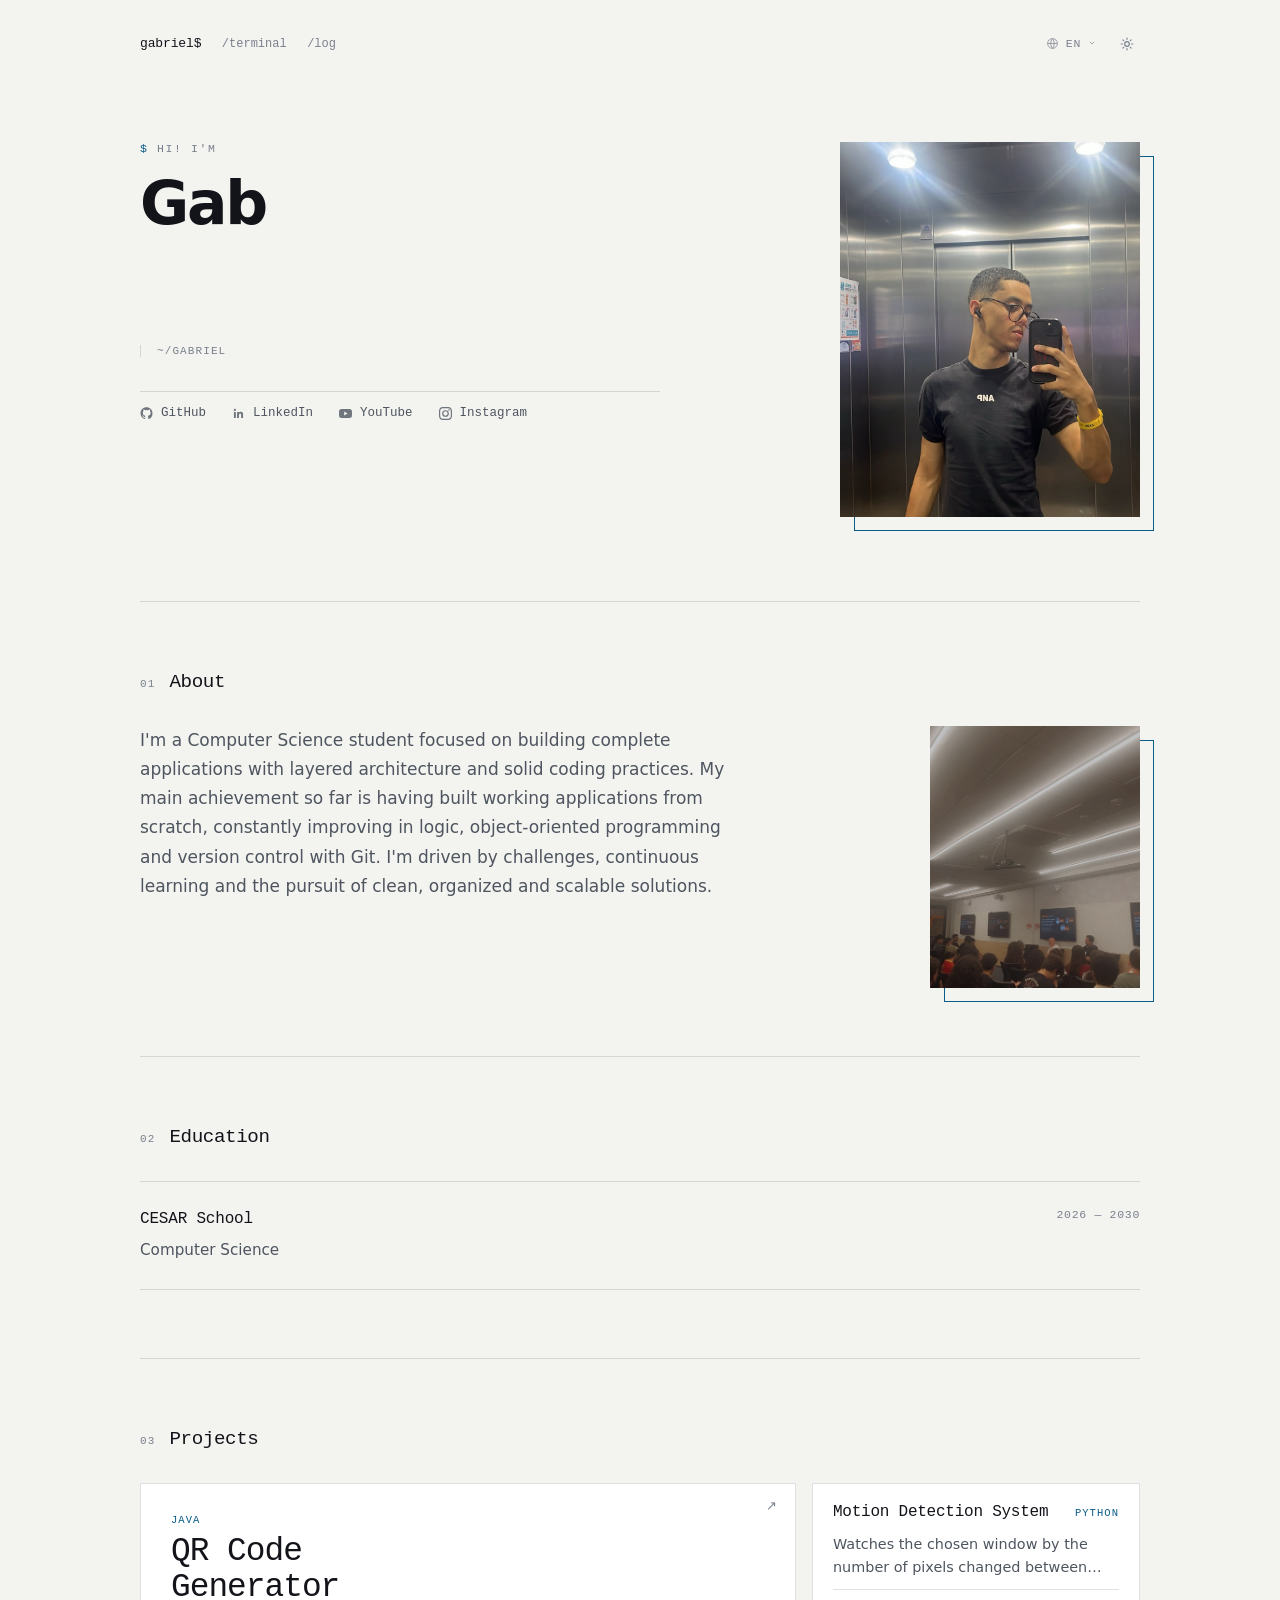
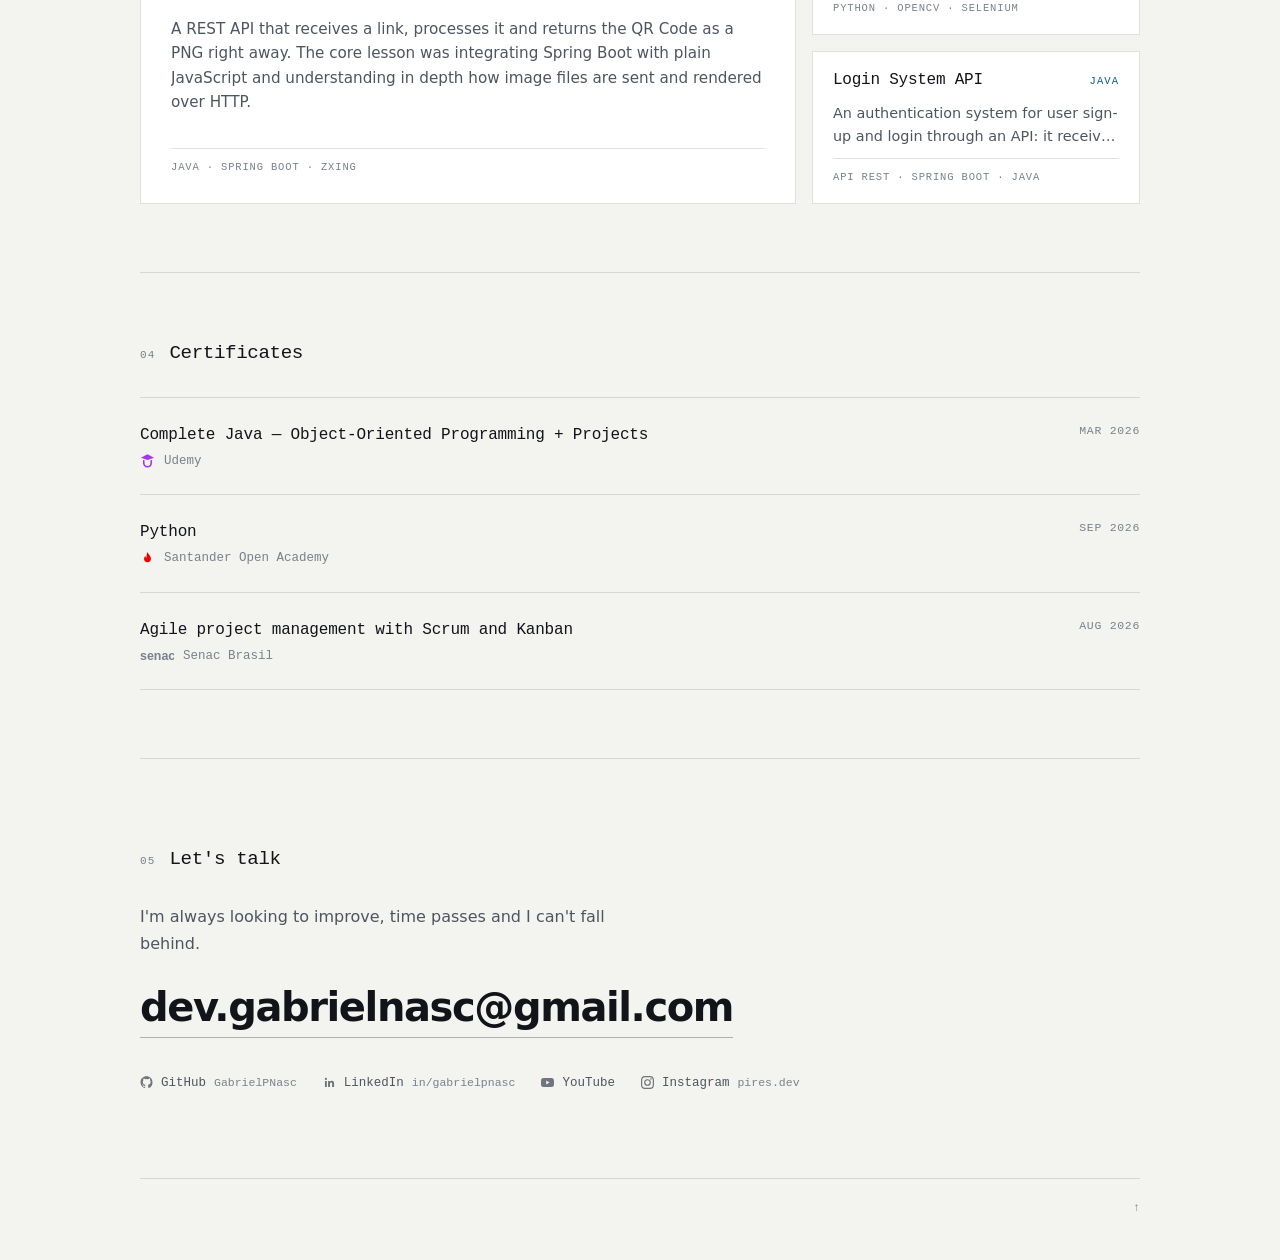
==== commit 74edfa64: "aaaa" ====
--- a/index.html
+++ b/index.html
@@ -22,7 +22,7 @@
   <link rel="preconnect" href="https://fonts.googleapis.com">
   <link rel="preconnect" href="https://fonts.gstatic.com" crossorigin>
   <link href="https://fonts.googleapis.com/css2?family=JetBrains+Mono:wght@400;500&family=Onest:wght@400;500;600&display=swap" rel="stylesheet">
-  <link rel="stylesheet" href="css/styles.css?v=27">
+  <link rel="stylesheet" href="css/styles.css?v=28">
   <link rel="icon" type="image/png" href="assets/images-removebg-preview.png">
 
   <!-- Aplica o tema salvo antes do primeiro paint, evitando flash de tema errado -->
@@ -148,10 +148,8 @@
             <span class="proj__kind">Java</span>
             <span class="proj__name" data-i18n="projects.qrcode.title">QR Code Generator</span>
           </span>
-          <span class="proj__foot">
-            <span class="proj__desc" data-i18n="projects.qrcode.text">A REST API that receives a link, processes it and returns the QR Code as a PNG right away. The core lesson was integrating Spring Boot with plain JavaScript and understanding in depth how image files are sent and rendered over HTTP.</span>
-            <span class="proj__stack">Java · Spring Boot · ZXing</span>
-          </span>
+          <span class="proj__desc" data-i18n="projects.qrcode.text">A REST API that receives a link, processes it and returns the QR Code as a PNG right away. The core lesson was integrating Spring Boot with plain JavaScript and understanding in depth how image files are sent and rendered over HTTP.</span>
+          <span class="proj__stack">Java · Spring Boot · ZXing</span>
         </span>
       </a>
 
@@ -165,10 +163,8 @@
                   <span class="proj__kind">Python</span>
                 </span>
               </span>
-              <span class="proj__foot">
-                <span class="proj__desc" data-i18n="projects.motion.text">Watches the chosen window by the number of pixels changed between frames. When it detects movement, it sounds an alert and automatically sends a WhatsApp message with an image and the time it happened.</span>
-                <span class="proj__stack">Python · OpenCV · Selenium</span>
-              </span>
+              <span class="proj__desc" data-i18n="projects.motion.text">Watches the chosen window by the number of pixels changed between frames. When it detects movement, it sounds an alert and automatically sends a WhatsApp message with an image and the time it happened.</span>
+              <span class="proj__stack">Python · OpenCV · Selenium</span>
             </span>
           </a>
         </li>
@@ -181,10 +177,8 @@
                   <span class="proj__kind">Java</span>
                 </span>
               </span>
-              <span class="proj__foot">
-                <span class="proj__desc" data-i18n="projects.login.text">An authentication system for user sign-up and login through an API: it receives and validates the credentials and handles communication with the database.</span>
-                <span class="proj__stack">API REST · Spring Boot · Java</span>
-              </span>
+              <span class="proj__desc" data-i18n="projects.login.text">An authentication system for user sign-up and login through an API: it receives and validates the credentials and handles communication with the database.</span>
+              <span class="proj__stack">API REST · Spring Boot · Java</span>
             </span>
           </a>
         </li>
@@ -238,7 +232,6 @@
   </section>
 
   <footer class="foot">
-    <p class="foot__note" data-i18n="footer.note">© 2026 — built by hand, no framework.</p>
     <a class="foot__top" href="#top" aria-label="Back to top">↑</a>
   </footer>
 
--- a/css/styles.css
+++ b/css/styles.css
@@ -588,7 +588,6 @@
   grid-template-columns:minmax(0,2fr) minmax(0,1fr);
   gap:16px;
   align-items:stretch;
-  min-height:clamp(360px,40vw,460px);
 }
 
 .proj__feature,
@@ -621,14 +620,12 @@
   display:flex;
   flex:1;
   flex-direction:column;
-  justify-content:space-between;
-  gap:clamp(18px,2.4vw,30px);
+  gap:10px;
   min-width:0;
   padding:18px 20px 20px;
 }
 
-.proj__head,
-.proj__foot{
+.proj__head{
   display:flex;
   flex-direction:column;
   gap:8px;
@@ -661,6 +658,7 @@
 
 /* a stack fecha o cartão, no lugar do print que ainda não existe */
 .proj__stack{
+  margin-top:auto;
   padding-top:12px;
   border-top:1px solid var(--line);
   color:var(--faint);
@@ -858,6 +856,7 @@
 .foot__note{margin:0}
 
 .foot__top{
+  margin-left:auto;
   color:var(--faint);
   text-decoration:none;
   transition:color .15s;
